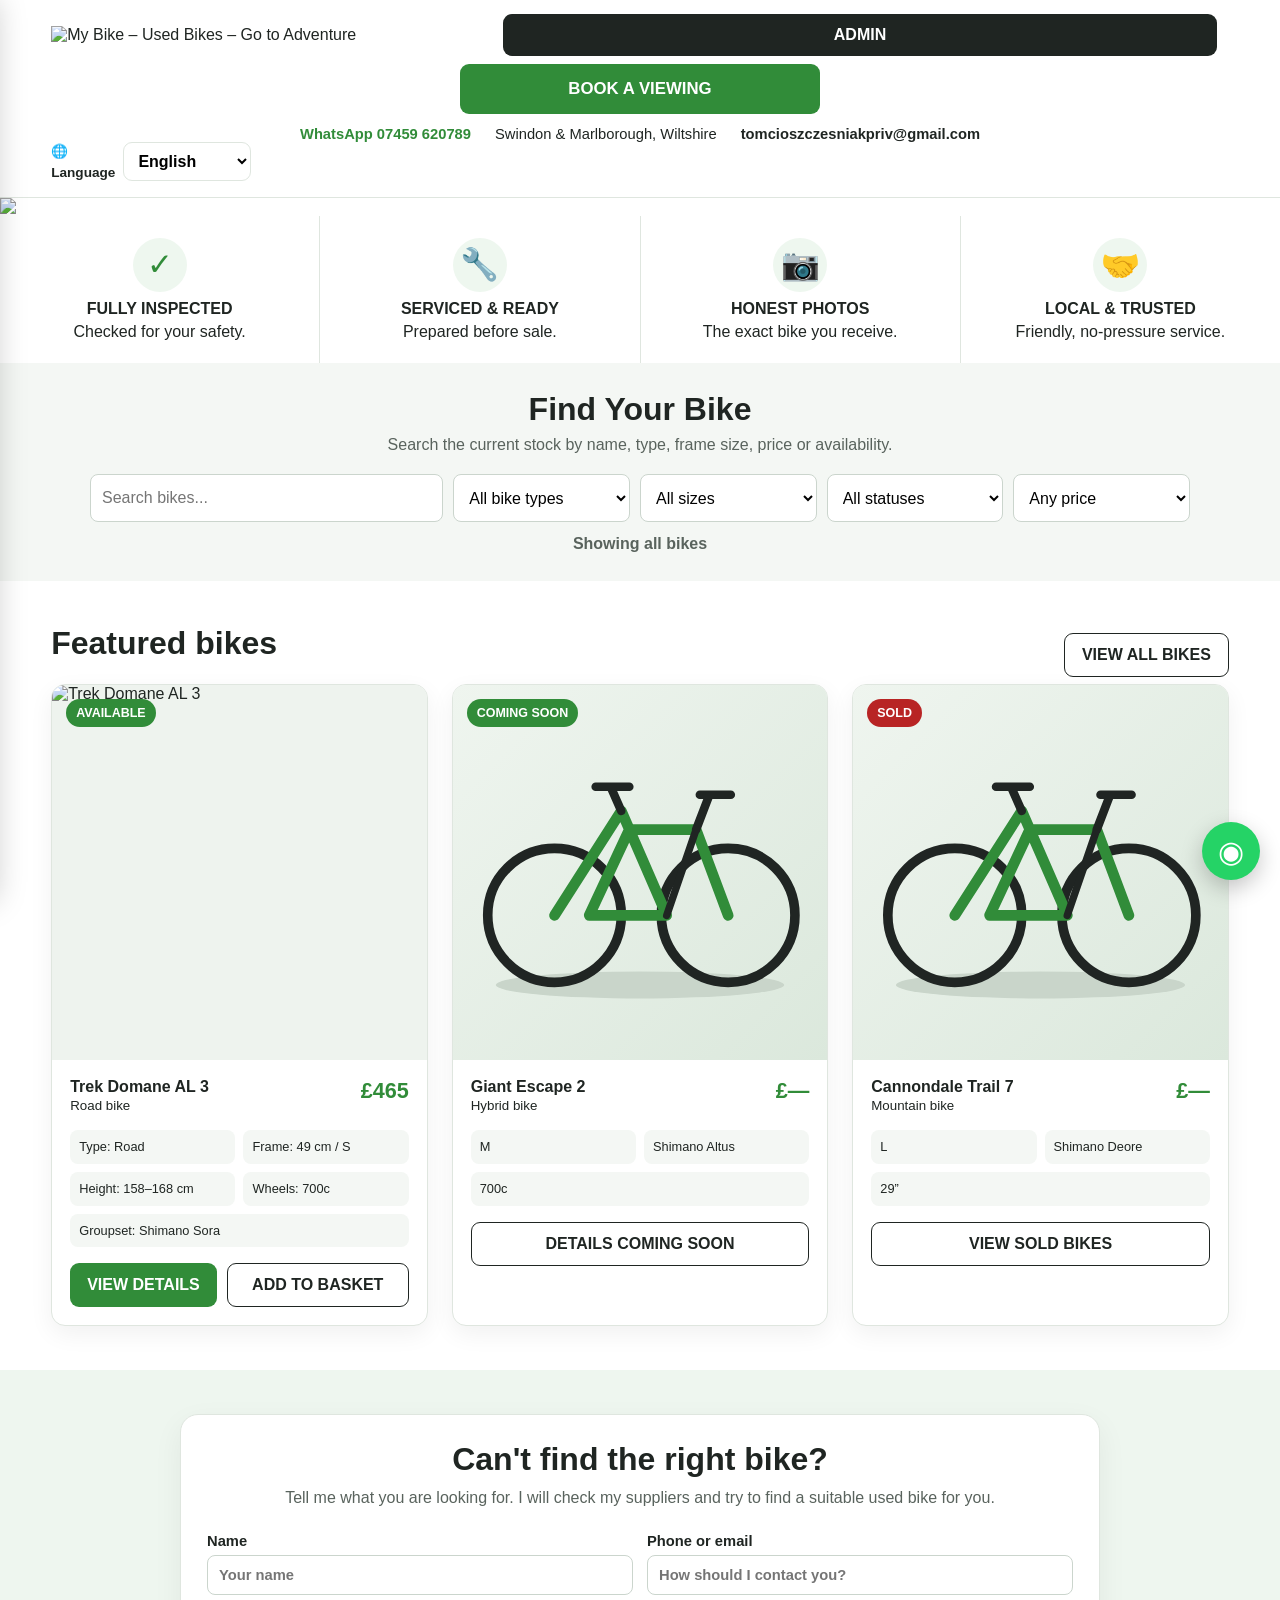
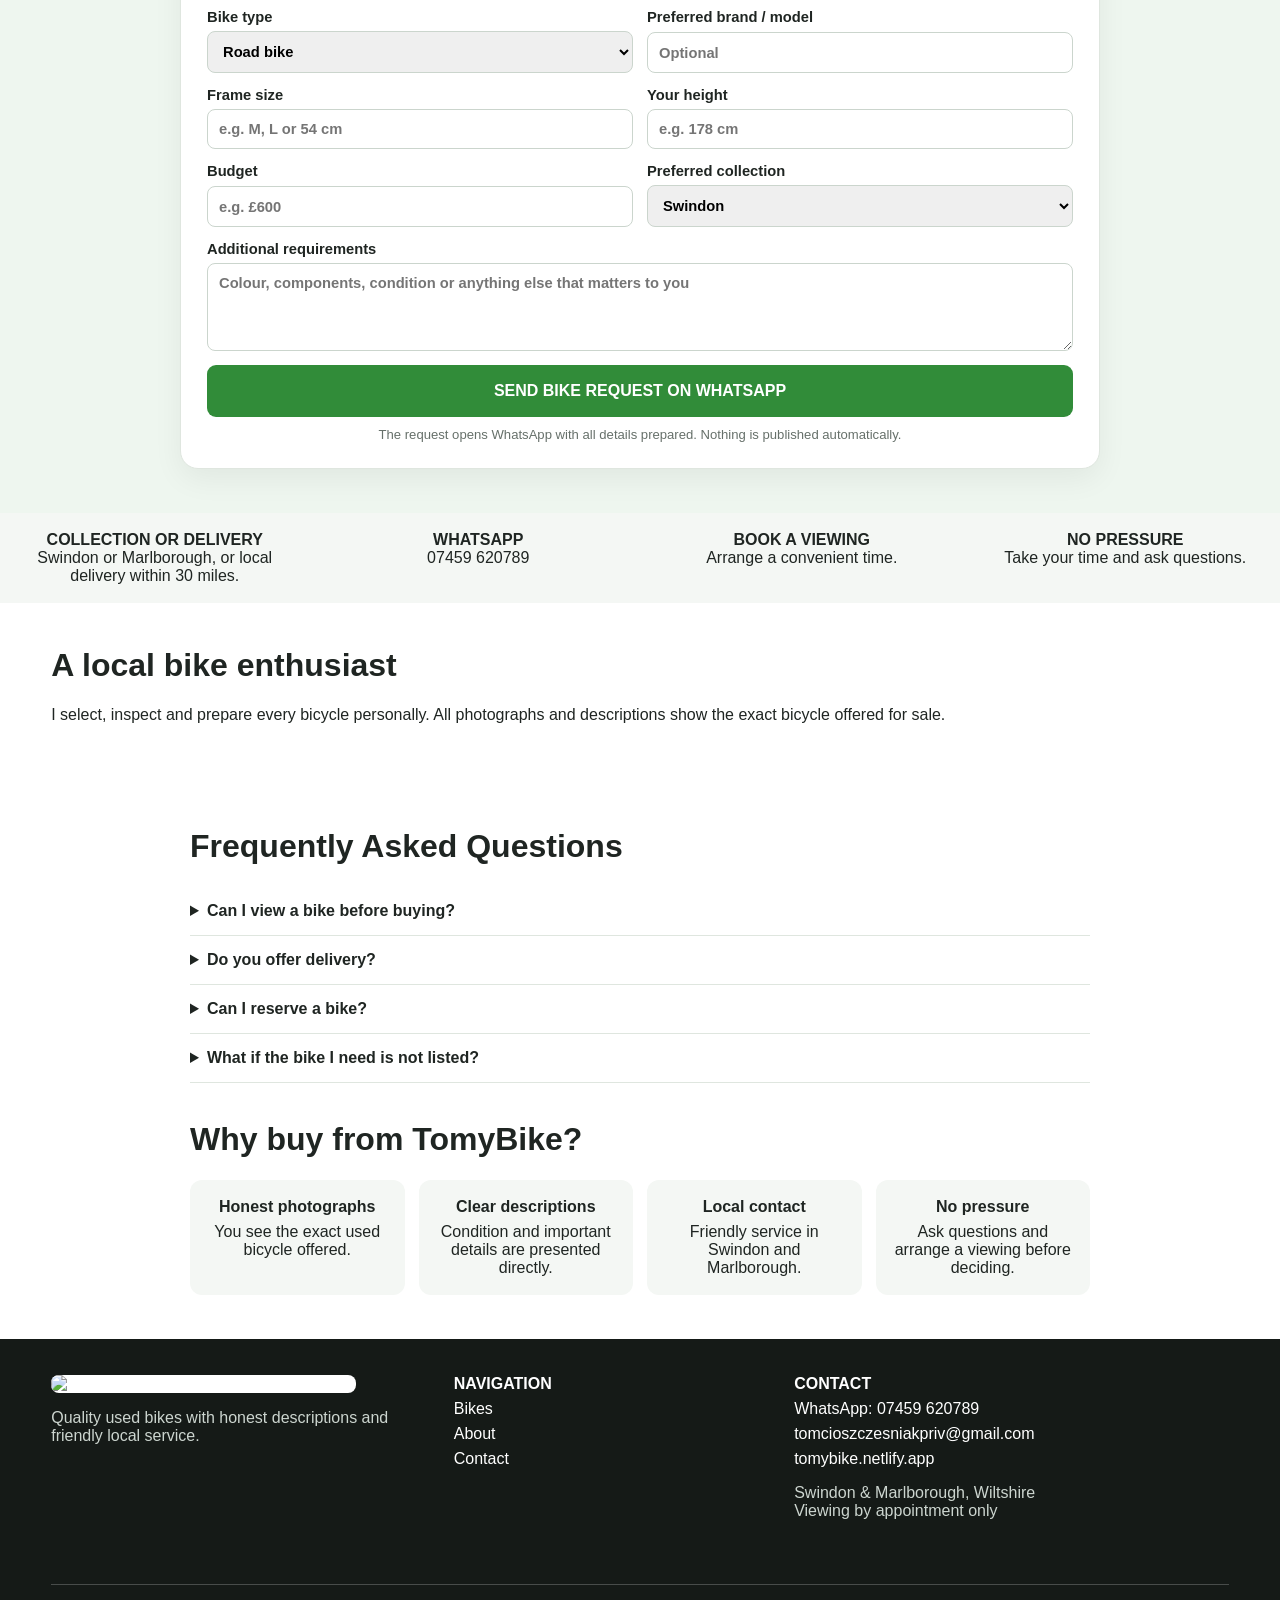
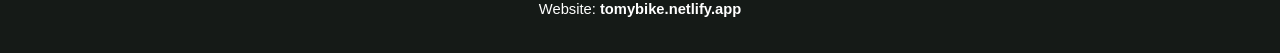
==== index.html @ 2cccd030 "Add files via upload" ====
<!DOCTYPE html>

<html lang="en">
<head>
<meta charset="utf-8"/>
<meta content="width=device-width, initial-scale=1" name="viewport"/>
<title>TomyBike – Used Bikes in Swindon &amp; Marlborough</title>
<meta content="Quality used bikes in Swindon and Marlborough. Search available bikes or send a request and TomyBike will help you find the right bicycle." name="description"/>
<style>
:root{--green:#318c39;--dark:#1f2522;--soft:#f4f7f4;--line:#dfe6df}
*{box-sizing:border-box}body{margin:0;font-family:Arial,Helvetica,sans-serif;color:var(--dark)}a{color:inherit;text-decoration:none}button,input,textarea,select{font:inherit}
header{display:flex;align-items:center;gap:28px;justify-content:space-between;padding:10px 4vw;border-bottom:1px solid var(--line);position:sticky;top:0;background:#fff;z-index:10}
.logo{width:155px;height:78px;object-fit:contain}nav{display:flex;gap:22px;align-items:center;font-weight:700}.contact-top{font-size:.9rem;line-height:1.35}.wa{color:var(--green);font-weight:800}.btn{background:var(--green);color:#fff;border:0;border-radius:9px;padding:12px 17px;font-weight:800;cursor:pointer}.btn.outline{background:#fff;color:var(--dark);border:1px solid var(--dark)}.admin{background:var(--dark)}
.hero{position:relative;min-height:500px;background:url([data-uri]) center/cover no-repeat;display:flex;align-items:center;padding:45px 4vw;color:#fff}
.hero:before{content:"";position:absolute;inset:0;background:linear-gradient(90deg,rgba(0,0,0,.72),rgba(0,0,0,.06) 48%,rgba(0,0,0,.05))}.hero-copy{position:relative;max-width:480px}.hero h1{font-size:clamp(2.7rem,5vw,5rem);line-height:1.02;margin:10px 0}.hero h1 span{color:#68b64d}.hero p{font-size:1.05rem;line-height:1.6}.actions{display:flex;gap:12px;flex-wrap:wrap}
.trust{display:grid;grid-template-columns:repeat(4,1fr);gap:1px;background:var(--line)}.trust div{background:white;padding:22px;text-align:center}.trust b{display:block;margin-bottom:5px}.trust span{font-size:2rem;color:var(--green)}
section{padding:44px 4vw}.section-head{display:flex;justify-content:space-between;align-items:center}h2{font-size:2rem;margin:0 0 22px}
.grid{display:grid;grid-template-columns:repeat(3,minmax(0,1fr));gap:24px}
.card{border:1px solid var(--line);border-radius:14px;overflow:hidden;background:white;box-shadow:0 8px 24px rgba(0,0,0,.06)}.photo{aspect-ratio:1/1;background:#eef3ee;position:relative;overflow:hidden}.photo img{width:100%;height:100%;object-fit:cover}.status{position:absolute;top:14px;left:14px;background:var(--green);color:white;border-radius:999px;padding:7px 10px;font-size:.78rem;font-weight:bold}.sold{background:#b82424}.info{padding:18px}.title-row{display:flex;justify-content:space-between;gap:10px}.price{font-size:1.35rem;font-weight:900;color:var(--green)}.specs{display:grid;grid-template-columns:repeat(3,1fr);gap:8px;margin:16px 0;font-size:.83rem}.specs span{background:var(--soft);padding:9px;border-radius:8px}.card-actions{display:flex;gap:10px}.card-actions button{flex:1}
.bottom-info{display:grid;grid-template-columns:repeat(4,1fr);gap:14px;background:var(--soft)}.bottom-info div{padding:18px;text-align:center}
footer{background:#151a17;color:white;padding:36px 4vw;display:grid;grid-template-columns:1.2fr 1fr 1.4fr;gap:30px}footer .logo{background:white;border-radius:8px}footer p{color:#ccd5cf}footer a{display:block;margin:7px 0}
.modal{display:none;position:fixed;inset:0;background:rgba(0,0,0,.55);z-index:30;padding:18px;overflow:auto}.modal.open{display:block}.panel{max-width:760px;margin:25px auto;background:white;border-radius:18px;padding:24px}.panel-head{display:flex;justify-content:space-between;align-items:center}.close{font-size:28px;background:none;border:0;cursor:pointer}form{display:grid;grid-template-columns:1fr 1fr;gap:14px}label{display:grid;gap:6px;font-weight:700}input,textarea,select{padding:11px;border:1px solid #cbd5cd;border-radius:8px}label.full,.full{grid-column:1/-1}.hint{font-size:.85rem;color:#66706a}
.floating-wa{position:fixed;right:20px;bottom:20px;background:#25D366;color:white;width:58px;height:58px;border-radius:50%;display:grid;place-items:center;font-size:30px;box-shadow:0 8px 22px rgba(0,0,0,.22);z-index:12}
@media(max-width:900px){nav{display:none}.grid{grid-template-columns:1fr 1fr}.trust,.bottom-info{grid-template-columns:1fr 1fr}footer{grid-template-columns:1fr}}
@media(max-width:620px){header{padding:8px 14px}.logo{width:118px;height:62px}.contact-top{font-size:.76rem}.hero{min-height:380px;padding:30px 18px}.hero h1{font-size:2.7rem}.grid{grid-template-columns:1fr}.trust{grid-template-columns:repeat(2,1fr)}.photo{aspect-ratio:1/1}form{grid-template-columns:1fr}label.full,.full{grid-column:1}.section-head{align-items:flex-start;gap:12px;flex-direction:column}}

/* Updated stacked mobile-first header */
.top-stack{
  position:static;
  display:block;
  padding:14px 4vw 16px;
  background:#fff;
  border-bottom:1px solid var(--line);
}
.top-row{
  display:grid;
  grid-template-columns:auto 1fr auto;
  align-items:center;
  gap:12px;
}
.hero-logo{
  width:min(440px,72vw);
  height:auto;
  max-height:190px;
  object-fit:contain;
  justify-self:center;
}
.booking-row{
  display:flex;
  justify-content:center;
  margin-top:8px;
}
.booking-main{
  min-width:min(360px,90vw);
  font-size:1.05rem;
  padding:15px 22px;
}
.contact-row{
  margin-top:12px;
  display:flex;
  justify-content:center;
  gap:16px 24px;
  align-items:center;
  flex-wrap:wrap;
  text-align:center;
  font-size:.92rem;
}
.contact-row a{
  font-weight:700;
}
.four-scenes{
  position:relative;
  min-height:520px;
  padding:0;
  display:grid;
  grid-template-columns:repeat(4,1fr);
  overflow:hidden;
  color:white;
}
.four-scenes:before{display:none}
.scene{
  position:relative;
  min-width:0;
  background-size:cover;
  background-position:center;
  border-right:2px solid rgba(255,255,255,.45);
}
.scene:last-of-type{border-right:0}
.scene:after{
  content:"";
  position:absolute;
  inset:0;
  background:linear-gradient(to top,rgba(0,0,0,.28),rgba(0,0,0,.02) 55%);
}
.scene-label{
  position:absolute;
  left:10px;
  bottom:10px;
  z-index:2;
  font-size:.72rem;
  font-weight:700;
  letter-spacing:.02em;
  background:rgba(0,0,0,.38);
  padding:4px 7px;
  border-radius:6px;
}
.scene-forest{
  background-image:
    linear-gradient(rgba(9,43,23,.08),rgba(9,43,23,.08)),
    url("data:image/svg+xml,%3Csvg xmlns='http://www.w3.org/2000/svg' viewBox='0 0 400 700'%3E%3Cdefs%3E%3ClinearGradient id='a' x1='0' y1='0' x2='0' y2='1'%3E%3Cstop stop-color='%234f7a55'/%3E%3Cstop offset='1' stop-color='%23162d20'/%3E%3C/linearGradient%3E%3C/defs%3E%3Crect width='400' height='700' fill='url(%23a)'/%3E%3Cg fill='%23112718'%3E%3Cpath d='M30 620L95 180l45 440z'/%3E%3Cpath d='M120 650l70-520 55 520z'/%3E%3Cpath d='M245 650l65-470 50 470z'/%3E%3C/g%3E%3Cpath d='M180 700Q185 500 260 250' stroke='%23c7b58c' stroke-width='45' fill='none'/%3E%3C/svg%3E");
}
.scene-mountains{
  background-image:
    url("data:image/svg+xml,%3Csvg xmlns='http://www.w3.org/2000/svg' viewBox='0 0 400 700'%3E%3Crect width='400' height='700' fill='%239ec7d7'/%3E%3Cpath d='M0 430L105 180l85 170 80-230 130 310v270H0z' fill='%235b7484'/%3E%3Cpath d='M96 205l18 42 18-30 32 64' fill='none' stroke='%23fff' stroke-width='12'/%3E%3Cpath d='M0 470Q200 420 400 480v220H0z' fill='%236ba0b8'/%3E%3Cpath d='M0 555Q180 490 400 555' stroke='%23d6eef4' stroke-width='6' fill='none'/%3E%3C/svg%3E");
}
.scene-sea{
  background-image:
    url("data:image/svg+xml,%3Csvg xmlns='http://www.w3.org/2000/svg' viewBox='0 0 400 700'%3E%3Crect width='400' height='700' fill='%23a9d5e8'/%3E%3Crect y='340' width='400' height='360' fill='%234f9fc0'/%3E%3Cpath d='M0 500Q130 430 250 470t150 0v230H0z' fill='%23d7c18b'/%3E%3Cpath d='M0 380Q80 350 160 382t160 0 80 0' stroke='%23fff' stroke-width='10' fill='none'/%3E%3Cpath d='M40 700Q160 520 350 430' stroke='%23444' stroke-width='58' fill='none'/%3E%3Cpath d='M40 700Q160 520 350 430' stroke='%23fff' stroke-width='5' stroke-dasharray='20 20' fill='none'/%3E%3C/svg%3E");
}
.scene-city{
  background-image:
    url("data:image/svg+xml,%3Csvg xmlns='http://www.w3.org/2000/svg' viewBox='0 0 400 700'%3E%3Cdefs%3E%3ClinearGradient id='s' x1='0' y1='0' x2='0' y2='1'%3E%3Cstop stop-color='%23f2aa6d'/%3E%3Cstop offset='1' stop-color='%23384a5d'/%3E%3C/linearGradient%3E%3C/defs%3E%3Crect width='400' height='700' fill='url(%23s)'/%3E%3Cg fill='%23262d36'%3E%3Crect x='25' y='250' width='75' height='300'/%3E%3Crect x='110' y='150' width='90' height='400'/%3E%3Crect x='215' y='210' width='70' height='340'/%3E%3Crect x='300' y='115' width='70' height='435'/%3E%3C/g%3E%3Crect x='220' y='430' width='72' height='160' rx='14' fill='%231b2520' stroke='%2358c64c' stroke-width='6'/%3E%3Ctext x='256' y='530' font-size='45' text-anchor='middle' fill='white'%3E%E2%9A%A1%3C/text%3E%3C/svg%3E");
}
.hero-mini-copy{
  position:absolute;
  left:50%;
  bottom:18px;
  transform:translateX(-50%);
  z-index:4;
  background:rgba(0,0,0,.58);
  padding:8px 12px;
  border-radius:9px;
  display:flex;
  gap:8px 14px;
  align-items:center;
  flex-wrap:wrap;
  justify-content:center;
  text-align:center;
  font-size:.78rem;
  max-width:90%;
}
.hero-mini-copy strong{font-size:.9rem}
@media(max-width:900px){
  .four-scenes{
    grid-template-columns:repeat(4,1fr);
    min-height:430px;
  }
}
@media(max-width:620px){
  .top-stack{padding:10px 12px 14px}
  .top-row{grid-template-columns:42px 1fr 42px}
  .hero-logo{
    width:78vw;
    max-height:160px;
  }
  .top-row .admin{display:none}
  .contact-row{
    font-size:.78rem;
    gap:7px 12px;
  }
  .four-scenes{
    min-height:390px;
    grid-template-columns:repeat(4,1fr);
  }
  .scene{
    background-position:center;
  }
  .scene-label{
    font-size:.58rem;
    left:5px;
    right:5px;
    bottom:8px;
    text-align:center;
    padding:3px 4px;
  }
  .hero-mini-copy{
    bottom:40px;
    font-size:.68rem;
    padding:6px 8px;
  }
  .hero-mini-copy strong{font-size:.76rem}
}


/* V6: approved four-scene hero from the last mockup */
.approved-four-scenes{
  display:block;
  position:relative;
  min-height:0;
  padding:0;
  background:none;
  overflow:hidden;
}
.approved-four-scenes:before{display:none}
.approved-four-scenes img{
  display:block;
  width:100%;
  height:auto;
  object-fit:cover;
}
@media(max-width:620px){
  .approved-four-scenes img{
    min-height:330px;
    object-fit:cover;
    object-position:center;
  }
}


/* TOMYBIKE MOBILE V1 — exact requested mobile structure */
@media (max-width: 620px) {
  body {
    background:#fff;
    overflow-x:hidden;
  }

  .top-stack {
    padding:8px 12px 12px;
    border-bottom:1px solid var(--line);
  }

  .top-row {
    display:grid;
    grid-template-columns:46px 1fr 46px;
    align-items:start;
    min-height:225px;
  }

  .menu-button {
    display:block !important;
    justify-self:start;
    align-self:start;
    font-size:34px;
    padding:10px 4px;
    z-index:3;
  }

  .hero-logo {
    width:min(320px,78vw) !important;
    height:215px !important;
    max-height:none !important;
    object-fit:contain !important;
    justify-self:center;
    align-self:start;
    margin-top:0;
  }

  .top-row .admin {
    display:none !important;
  }

  .booking-row {
    margin-top:4px;
  }

  .booking-main {
    width:min(330px,88vw);
    min-width:0;
    font-size:1rem;
    padding:14px 18px;
  }

  .contact-row {
    display:grid;
    grid-template-columns:1fr;
    gap:8px;
    margin-top:12px;
    font-size:.86rem;
    line-height:1.35;
  }

  .contact-row a,
  .contact-row span {
    display:block;
  }

  .approved-four-scenes {
    width:100%;
    overflow:hidden;
  }

  .approved-four-scenes img {
    width:100%;
    height:330px;
    object-fit:cover;
    object-position:center;
  }

  .trust {
    grid-template-columns:1fr 1fr;
  }

  .trust div {
    padding:15px 10px;
    font-size:.78rem;
  }

  .trust span {
    font-size:1.45rem;
  }

  #bikes {
    padding:28px 14px 36px;
  }

  .section-head {
    align-items:center;
    text-align:center;
  }

  .section-head h2 {
    width:100%;
    text-align:center;
    font-size:1.65rem;
    margin-bottom:12px;
  }

  .section-head .btn {
    margin:0 auto 18px;
  }

  .grid {
    display:flex !important;
    flex-direction:column;
    gap:24px;
    align-items:center;
  }

  .card {
    width:min(100%, 430px);
    border-radius:16px;
    overflow:hidden;
    box-shadow:0 8px 26px rgba(0,0,0,.09);
  }

  .photo {
    width:100%;
    aspect-ratio:1/1;
    background:#eef3ee;
  }

  .photo img {
    width:100%;
    height:100%;
    object-fit:cover;
  }

  .info {
    padding:18px 18px 20px;
    text-align:left;
  }

  .title-row {
    display:grid;
    grid-template-columns:1fr auto;
    align-items:start;
    gap:12px;
  }

  .title-row b {
    font-size:1.22rem;
  }

  .title-row small {
    font-size:.95rem;
  }

  .price {
    font-size:1.65rem;
  }

  .specs {
    grid-template-columns:1fr;
    gap:8px;
  }

  .specs span {
    text-align:left;
    padding:11px 12px;
  }

  .card-actions {
    display:grid;
    grid-template-columns:1fr;
    gap:10px;
  }

  .card-actions button {
    width:100%;
    min-height:48px;
  }

  .bottom-info {
    grid-template-columns:1fr;
  }

  footer {
    grid-template-columns:1fr;
    text-align:center;
  }

  footer .logo {
    width:220px;
    height:auto;
    margin:0 auto;
  }
}

/* Keep the desktop appearance from V6 unchanged */
@media (min-width: 621px) {
  .menu-button {
    display:none;
  }
}


/* Mobile V2: natural four-landscape hero between header and products */
@media (max-width: 620px) {
  .approved-four-scenes {
    margin:0;
    background:#fff;
  }
  .approved-four-scenes img {
    display:block;
    width:100%;
    height:auto;
    min-height:0;
    max-height:none;
    object-fit:contain;
    object-position:center;
  }
}


/* IMPLEMENTATION V1 — functional menu, search, filters and bike request */
.mobile-drawer{
  position:fixed; inset:0 auto 0 0; width:min(340px,88vw); background:#fff;
  z-index:80; transform:translateX(-105%); transition:.25s ease;
  box-shadow:12px 0 30px rgba(0,0,0,.22); padding:20px; overflow:auto;
}
.mobile-drawer.open{transform:translateX(0)}
.drawer-backdrop{
  position:fixed; inset:0; background:rgba(0,0,0,.48); z-index:70;
  display:none;
}
.drawer-backdrop.open{display:block}
.drawer-head{display:flex;align-items:center;justify-content:space-between;border-bottom:1px solid var(--line);padding-bottom:14px}
.drawer-head img{width:170px;height:auto}
.drawer-nav{display:grid;gap:6px;padding:18px 0}
.drawer-nav a{padding:13px 12px;border-radius:9px;font-weight:800}
.drawer-nav a:hover{background:var(--soft);color:var(--green)}
.drawer-actions{display:grid;gap:10px;margin-top:14px}
.search-tools{background:var(--soft);padding:28px 4vw}
.search-wrap{max-width:1100px;margin:auto}
.search-wrap h2{text-align:center;margin-bottom:8px}
.search-wrap>p{text-align:center;margin:0 auto 20px;color:#59635d}
.filters{display:grid;grid-template-columns:2fr repeat(4,1fr);gap:10px}
.filters input,.filters select{background:#fff;min-height:48px}
.filter-result{text-align:center;margin-top:13px;font-weight:700;color:#59635d}
.request-section{background:#eef6ef}
.request-box{max-width:920px;margin:auto;background:#fff;border:1px solid var(--line);border-radius:18px;padding:26px;box-shadow:0 10px 30px rgba(0,0,0,.06)}
.request-intro{text-align:center;margin-bottom:22px}
.request-intro h2{margin-bottom:8px}
.request-intro p{margin:0;color:#59635d;line-height:1.55}
.request-form{display:grid;grid-template-columns:1fr 1fr;gap:14px}
.request-form .full{grid-column:1/-1}
.request-form label{font-size:.92rem}
.request-form button{min-height:52px;font-size:1rem}
.form-note{font-size:.82rem;color:#66706a;text-align:center;margin:10px 0 0}
.hidden-bike{display:none!important}
.faq-section{background:#fff}
.faq-wrap{max-width:900px;margin:auto}
details{border-bottom:1px solid var(--line);padding:15px 0}
summary{cursor:pointer;font-weight:800}
details p{line-height:1.6;color:#59635d}
.why-grid{display:grid;grid-template-columns:repeat(4,1fr);gap:14px;margin-top:22px}
.why-grid div{background:var(--soft);border-radius:12px;padding:18px;text-align:center}
.why-grid b{display:block;margin-bottom:7px}
@media(max-width:900px){
  .filters{grid-template-columns:1fr 1fr}
  .why-grid{grid-template-columns:1fr 1fr}
}
@media(max-width:620px){
  .search-tools{padding:24px 14px}
  .filters{grid-template-columns:1fr}
  .request-section,.faq-section{padding:30px 14px}
  .request-box{padding:20px 15px}
  .request-form{grid-template-columns:1fr}
  .request-form .full{grid-column:1}
  .why-grid{grid-template-columns:1fr}
}

/* IMPLEMENTATION V2 — approved mobile refinements */
.trust span{display:inline-flex;align-items:center;justify-content:center;width:54px;height:54px;margin-bottom:8px;border-radius:50%;background:#eef7ef;font-size:1.95rem;line-height:1}
.site-address{margin-top:18px;padding-top:16px;border-top:1px solid rgba(255,255,255,.22);font-size:.92rem;text-align:center;grid-column:1/-1}
.site-address a{display:inline;font-weight:800;color:#fff}

/* PRODUCT CARD V3 */
.specs{
  grid-template-columns:repeat(2,minmax(0,1fr));
}
.specs span{
  font-size:.8rem;
  line-height:1.25;
}
.specs span:last-child{
  grid-column:1/-1;
}
.card-actions a.btn{
  display:flex;
  align-items:center;
  justify-content:center;
}
@media(max-width:620px){
  .specs{
    grid-template-columns:1fr 1fr;
  }
}

.lang-switcher{display:flex;align-items:center;gap:8px}
.lang-switcher label{font-weight:800;font-size:.85rem}
.lang-switcher select{border:1px solid #dfe6df;border-radius:9px;padding:9px 10px;background:#fff;font-weight:700}
@media(max-width:620px){.lang-switcher label{display:none}.lang-switcher select{max-width:125px;padding:8px}}
</style>
</head>
<body>
<div class="drawer-backdrop" id="drawerBackdrop" onclick="closeMenu()"></div>
<aside aria-label="Mobile navigation" class="mobile-drawer" id="mobileDrawer">
<div class="drawer-head">
<img alt="TomyBike" src="my-bike-clean-logo.png"/>
<button aria-label="Close menu" class="close" onclick="closeMenu()">×</button>
</div>
<nav class="drawer-nav">
<a href="#bikes" onclick="closeMenu()">Bikes</a>
<a href="#bike-search" onclick="closeMenu()">Search &amp; Filters</a>
<a href="#bike-request" onclick="closeMenu()">Looking for a Bike?</a>
<a href="#about" onclick="closeMenu()">About TomyBike</a>
<a href="#faq" onclick="closeMenu()">FAQ</a>
<a href="#contact" onclick="closeMenu()">Contact</a>
</nav>
<div class="drawer-actions">
<a class="btn" href="https://wa.me/447459620789">WhatsApp</a>
<button class="btn outline" onclick="openBooking()" type="button">Book a Viewing</button>
</div>
</aside>
<header class="top-stack">
<div class="top-row">
<button aria-label="Open menu" class="menu-button" onclick="openMenu()">☰</button>
<img alt="My Bike – Used Bikes – Go to Adventure" class="logo hero-logo" src="my-bike-clean-logo.png"/>
<button class="btn admin" onclick="openAdmin()">ADMIN</button>
</div>
<div class="booking-row">
<button class="btn booking-main" onclick="openBooking()" type="button">
      BOOK A VIEWING
    </button>
</div>
<div class="contact-row">
<a class="wa" href="https://wa.me/447459620789">WhatsApp 07459 620789</a>
<span>Swindon &amp; Marlborough, Wiltshire</span>
<a href="mailto:tomcioszczesniakpriv@gmail.com">tomcioszczesniakpriv@gmail.com</a>
</div>
<div class="lang-switcher"><label>🌐 <span data-i18n="language">Language</span></label><select aria-label="Language" id="languageSelect">
<option value="en">English</option>
<option value="pl">Polski</option>
<option value="uk">Українська</option>
<option value="ru">Русский</option>
<option value="de">Deutsch</option>
<option value="es">Español</option>
</select></div></header>
<section aria-label="Forest, mountains, coast and city cycling scenes" class="hero approved-four-scenes">
<img alt="Four cycling landscapes: forest, mountains and lake, coast, and city with e-bike charging" src="four-landscapes-natural.jpg"/>
</section>
<div class="trust">
<div><span>✓</span><b>FULLY INSPECTED</b>Checked for your safety.</div>
<div><span>🔧</span><b>SERVICED &amp; READY</b>Prepared before sale.</div>
<div><span>📷</span><b>HONEST PHOTOS</b>The exact bike you receive.</div>
<div><span>🤝</span><b>LOCAL &amp; TRUSTED</b>Friendly, no-pressure service.</div>
</div>
<section class="search-tools" id="bike-search">
<div class="search-wrap">
<h2>Find Your Bike</h2>
<p>Search the current stock by name, type, frame size, price or availability.</p>
<div class="filters">
<input aria-label="Search bikes" data-i18n-placeholder="search" id="bikeSearch" placeholder="Search brand or model…" type="search"/>
<select aria-label="Bike type" id="typeFilter">
<option value="">All bike types</option>
<option>Road bike</option><option>Mountain bike</option><option>Gravel bike</option>
<option>Hybrid bike</option><option>Electric bike</option>
</select>
<select aria-label="Frame size" id="sizeFilter">
<option value="">All sizes</option><option>S</option><option>M</option><option>L</option><option>XL</option>
</select>
<select aria-label="Availability" id="statusFilter">
<option value="">All statuses</option><option>AVAILABLE</option><option>RESERVED</option>
<option>COMING SOON</option><option>SOLD</option>
</select>
<select aria-label="Maximum price" id="priceFilter">
<option value="">Any price</option><option value="500">Up to £500</option>
<option value="750">Up to £750</option><option value="1000">Up to £1,000</option>
<option value="1500">Up to £1,500</option>
</select>
</div>
<div class="filter-result" id="filterResult">Showing all bikes</div>
</div>
</section>
<section id="bikes">
<div class="section-head"><h2>Featured bikes</h2><button class="btn outline">VIEW ALL BIKES</button></div>
<div class="grid" id="bikeGrid">
<article class="card" data-name="trek domane al 3" data-price="465" data-size="S" data-status="AVAILABLE" data-type="Road bike">
<div class="photo"><img alt="Trek Domane AL 3" src="assets/43E60FD0-9B26-4C9F-B53D-8E1170935943.jpeg"/><span class="status">AVAILABLE</span></div>
<div class="info"><div class="title-row"><div><b>Trek Domane AL 3</b><br/><small>Road bike</small></div><span class="price">£465</span></div>
<div class="specs"><span>Type: Road</span><span>Frame: 49 cm / S</span><span>Height: 158–168 cm</span><span>Wheels: 700c</span><span>Groupset: Shimano Sora</span></div>
<div class="card-actions"><a class="btn" data-i18n="view" href="trek-domane-al-3.html">VIEW DETAILS</a><button class="btn outline">ADD TO BASKET</button></div></div>
</article>
<article class="card" data-name="giant escape 2" data-price="0" data-size="M" data-status="COMING SOON" data-type="Hybrid bike">
<div class="photo"><img alt="Giant Escape 2" src="[data-uri]"/><span class="status">COMING SOON</span></div>
<div class="info"><div class="title-row"><div><b>Giant Escape 2</b><br/><small>Hybrid bike</small></div><span class="price">£—</span></div>
<div class="specs"><span>M</span><span>Shimano Altus</span><span>700c</span></div>
<div class="card-actions"><button class="btn outline">DETAILS COMING SOON</button></div></div>
</article>
<article class="card" data-name="cannondale trail 7" data-price="0" data-size="L" data-status="SOLD" data-type="Mountain bike">
<div class="photo"><img alt="Cannondale Trail 7" src="[data-uri]"/><span class="status sold">SOLD</span></div>
<div class="info"><div class="title-row"><div><b>Cannondale Trail 7</b><br/><small>Mountain bike</small></div><span class="price">£—</span></div>
<div class="specs"><span>L</span><span>Shimano Deore</span><span>29”</span></div>
<div class="card-actions"><button class="btn outline">VIEW SOLD BIKES</button></div></div>
</article>
</div>
</section>
<section class="request-section" id="bike-request">
<div class="request-box">
<div class="request-intro">
<h2>Can't find the right bike?</h2>
<p>Tell me what you are looking for. I will check my suppliers and try to find a suitable used bike for you.</p>
</div>
<form class="request-form" id="bikeRequestForm">
<label>Name<input name="customerName" placeholder="Your name" required=""/></label>
<label>Phone or email<input name="contact" placeholder="How should I contact you?" required=""/></label>
<label>Bike type<select name="bikeType">
<option>Road bike</option><option>Mountain bike</option><option>Gravel bike</option>
<option>Hybrid bike</option><option>Electric bike</option><option>Kids bike</option><option>Other</option>
</select></label>
<label>Preferred brand / model<input name="brandModel" placeholder="Optional"/></label>
<label>Frame size<input name="frameSize" placeholder="e.g. M, L or 54 cm"/></label>
<label>Your height<input name="height" placeholder="e.g. 178 cm"/></label>
<label>Budget<input name="budget" placeholder="e.g. £600"/></label>
<label>Preferred collection<select name="location"><option>Swindon</option><option>Marlborough</option><option>Local delivery</option><option>UK delivery</option></select></label>
<label class="full">Additional requirements<textarea name="details" placeholder="Colour, components, condition or anything else that matters to you" rows="4"></textarea></label>
<button class="btn full" type="submit">SEND BIKE REQUEST ON WHATSAPP</button>
</form>
<p class="form-note">The request opens WhatsApp with all details prepared. Nothing is published automatically.</p>
</div>
</section>
<div class="bottom-info">
<div><b>COLLECTION OR DELIVERY</b><br/>Swindon or Marlborough, or local delivery within 30 miles.</div>
<div><b>WHATSAPP</b><br/><a href="https://wa.me/447459620789">07459 620789</a></div>
<div><b>BOOK A VIEWING</b><br/>Arrange a convenient time.</div>
<div><b>NO PRESSURE</b><br/>Take your time and ask questions.</div>
</div>
<section id="about"><h2>A local bike enthusiast</h2><p>I select, inspect and prepare every bicycle personally. All photographs and descriptions show the exact bicycle offered for sale.</p></section>
<section class="faq-section" id="faq">
<div class="faq-wrap">
<h2>Frequently Asked Questions</h2>
<details><summary>Can I view a bike before buying?</summary><p>Yes. Viewings are by appointment in Swindon or Marlborough.</p></details>
<details><summary>Do you offer delivery?</summary><p>Local delivery within approximately 30 miles can be arranged. UK delivery may also be available depending on the bicycle.</p></details>
<details><summary>Can I reserve a bike?</summary><p>Send a WhatsApp message or use Book a Viewing. A reservation is confirmed only after TomyBike replies.</p></details>
<details><summary>What if the bike I need is not listed?</summary><p>Use the Looking for a Bike form. TomyBike can check suppliers for a suitable model, size and budget.</p></details>
<h2 style="margin-top:38px">Why buy from TomyBike?</h2>
<div class="why-grid">
<div><b>Honest photographs</b><span>You see the exact used bicycle offered.</span></div>
<div><b>Clear descriptions</b><span>Condition and important details are presented directly.</span></div>
<div><b>Local contact</b><span>Friendly service in Swindon and Marlborough.</span></div>
<div><b>No pressure</b><span>Ask questions and arrange a viewing before deciding.</span></div>
</div>
</div>
</section>
<footer id="contact">
<div><img alt="My Bike – Used Bikes – Go to Adventure" class="logo" src="my-bike-clean-logo.png"/><p>Quality used bikes with honest descriptions and friendly local service.</p></div>
<div><b>NAVIGATION</b><a href="#bikes">Bikes</a><a href="#about">About</a><a href="#contact">Contact</a></div>
<div><b>CONTACT</b><a href="https://wa.me/447459620789">WhatsApp: 07459 620789</a><a href="mailto:tomcioszczesniakpriv@gmail.com">tomcioszczesniakpriv@gmail.com</a><a href="https://tomybike.netlify.app">tomybike.netlify.app</a><p>Swindon &amp; Marlborough, Wiltshire<br/>Viewing by appointment only</p></div>
<div class="site-address">Website: <a href="https://tomybike.netlify.app">tomybike.netlify.app</a></div></footer>
<a aria-label="Contact on WhatsApp" class="floating-wa" href="https://wa.me/447459620789">◉</a>
<div class="modal" id="bookingModal">
<div class="panel">
<div class="panel-head"><div><h2>Book a Viewing</h2><p class="hint">Choose the basic details and continue on WhatsApp.</p></div><button class="close" onclick="closeBooking()">×</button></div>
<form id="bookingForm">
<label>Your name<input name="name" required=""/></label>
<label>Bike model<input name="bike" placeholder="Which bike would you like to see?"/></label>
<label>Preferred location<select name="location"><option>Swindon</option><option>Marlborough</option></select></label>
<label>Preferred date<input name="date" type="date"/></label>
<label class="full">Preferred time / message<textarea name="message" rows="3"></textarea></label>
<button class="btn full" type="submit">CONTINUE ON WHATSAPP</button>
</form>
</div>
</div>
<div class="modal" id="adminModal">
<div class="panel">
<div class="panel-head"><div><h2>Simple Admin Panel</h2><p class="hint">Demonstration panel. Added bikes are saved only in this browser until a real database is connected.</p></div><button class="close" onclick="closeAdmin()">×</button></div>
<form id="bikeForm">
<label>Brand and model<input name="name" placeholder="e.g. Trek Domane AL 3" required=""/></label>
<label>Price<input name="price" placeholder="e.g. £465" required=""/></label>
<label>Category<select name="category"><option>Road bike</option><option>Mountain bike</option><option>Gravel bike</option><option>Hybrid bike</option><option>Electric bike</option></select></label>
<label>Status<select name="status"><option>AVAILABLE</option><option>RESERVED</option><option>SOLD</option></select></label>
<label>Frame size<input name="size" placeholder="e.g. M / 54 cm"/></label>
<label>Groupset<input name="groupset" placeholder="e.g. Shimano Sora"/></label>
<label>Wheel size<input name="wheels" placeholder='e.g. 700c or 29"'/></label>
<label>Photo<input accept="image/*" name="photo" type="file"/></label>
<label class="full">Short description<textarea name="description" rows="3"></textarea></label>
<button class="btn full" type="submit">PUBLISH BIKE</button>
</form>
</div>
</div>
<script>
const adminModal=document.getElementById('adminModal');
const bookingModal=document.getElementById('bookingModal');
function openAdmin(){adminModal.classList.add('open')}
function closeAdmin(){adminModal.classList.remove('open')}
function openBooking(){bookingModal.classList.add('open')}
function closeBooking(){bookingModal.classList.remove('open')}
function openMenu(){
  document.getElementById('mobileDrawer').classList.add('open');
  document.getElementById('drawerBackdrop').classList.add('open');
  document.body.style.overflow='hidden';
}
function closeMenu(){
  document.getElementById('mobileDrawer').classList.remove('open');
  document.getElementById('drawerBackdrop').classList.remove('open');
  document.body.style.overflow='';
}
function whatsappUrl(message){
  return 'https://wa.me/447459620789?text='+encodeURIComponent(message);
}
document.getElementById('bookingForm').addEventListener('submit',e=>{
  e.preventDefault();
  const f=new FormData(e.target);
  const msg=`Hello TomyBike, I would like to book a viewing.
Name: ${f.get('name')}
Bike: ${f.get('bike')||'Not specified'}
Location: ${f.get('location')}
Preferred date: ${f.get('date')||'Flexible'}
Time / message: ${f.get('message')||'Flexible'}`;
  window.location.href=whatsappUrl(msg);
});
document.getElementById('bikeRequestForm').addEventListener('submit',e=>{
  e.preventDefault();
  const f=new FormData(e.target);
  const msg=`Hello TomyBike, I am looking for a bike.
Name: ${f.get('customerName')}
Contact: ${f.get('contact')}
Bike type: ${f.get('bikeType')}
Brand / model: ${f.get('brandModel')||'Open to suggestions'}
Frame size: ${f.get('frameSize')||'Not sure'}
My height: ${f.get('height')||'Not provided'}
Budget: ${f.get('budget')||'Not provided'}
Collection / delivery: ${f.get('location')}
Additional requirements: ${f.get('details')||'None'}`;
  window.location.href=whatsappUrl(msg);
});
function applyBikeFilters(){
  const q=document.getElementById('bikeSearch').value.trim().toLowerCase();
  const type=document.getElementById('typeFilter').value;
  const size=document.getElementById('sizeFilter').value;
  const status=document.getElementById('statusFilter').value;
  const maxPrice=Number(document.getElementById('priceFilter').value||0);
  const cards=[...document.querySelectorAll('#bikeGrid .card')];
  let visible=0;
  cards.forEach(card=>{
    const name=(card.dataset.name||card.innerText).toLowerCase();
    const cardPrice=Number(card.dataset.price||0);
    const ok=(!q||name.includes(q))&&(!type||card.dataset.type===type)&&(!size||card.dataset.size===size)&&(!status||card.dataset.status===status)&&(!maxPrice||cardPrice===0||cardPrice<=maxPrice);
    card.classList.toggle('hidden-bike',!ok);
    if(ok) visible++;
  });
  document.getElementById('filterResult').textContent=visible===cards.length?'Showing all bikes':`${visible} bike${visible===1?'':'s'} found`;
}
['bikeSearch','typeFilter','sizeFilter','statusFilter','priceFilter'].forEach(id=>{
  document.getElementById(id).addEventListener(id==='bikeSearch'?'input':'change',applyBikeFilters);
});
document.getElementById('bikeForm').addEventListener('submit',e=>{
 e.preventDefault(); const f=new FormData(e.target); const file=f.get('photo');
 const create=(src)=>{const card=document.createElement('article');card.className='card';
 const status=f.get('status'); const category=f.get('category');
 card.dataset.name=String(f.get('name')).toLowerCase(); card.dataset.type=category;
 card.dataset.size=String(f.get('size')||'').toUpperCase().charAt(0);
 card.dataset.status=status; card.dataset.price=String(f.get('price')).replace(/[^0-9.]/g,'');
 card.innerHTML=`<div class="photo"><img src="${src}" alt=""><span class="status ${status==='SOLD'?'sold':''}">${status}</span></div>
 <div class="info"><div class="title-row"><div><b>${f.get('name')}</b><br><small>${category}</small></div><span class="price">${f.get('price')}</span></div>
 <div class="specs"><span>${f.get('size')||'—'}</span><span>${f.get('groupset')||'—'}</span><span>${f.get('wheels')||'—'}</span></div>
 <p>${f.get('description')||''}</p><div class="card-actions"><button class="btn" onclick="location.href=whatsappUrl('Hello, I am interested in ${f.get('name')}')">WHATSAPP</button><button class="btn outline">EDIT</button></div></div>`;
 document.getElementById('bikeGrid').prepend(card); closeAdmin(); e.target.reset(); applyBikeFilters();};
 if(file && file.size){const r=new FileReader();r.onload=()=>create(r.result);r.readAsDataURL(file)}
 else create('data:image/svg+xml,%3Csvg xmlns="http://www.w3.org/2000/svg" width="700" height="700"%3E%3Crect width="100%25" height="100%25" fill="%23eef3ee"/%3E%3Ctext x="50%25" y="50%25" text-anchor="middle" font-size="42" fill="%23318c39"%3EBike photo%3C/text%3E%3C/svg%3E');
});
document.addEventListener('keydown',e=>{if(e.key==='Escape'){closeMenu();closeBooking();closeAdmin();}});
</script>
<script>
const TRANSLATIONS = {"en": {"language": "Language", "home": "Home", "bikes": "Bikes", "why": "Why buy from us", "faq": "FAQ", "contact": "Contact", "search": "Search bikes...", "filters": "FILTERS", "view": "VIEW DETAILS", "available": "AVAILABLE", "reserved": "RESERVED", "sold": "SOLD", "type": "Type", "frame": "Frame", "height": "Height", "wheels": "Wheels", "groupset": "Groupset", "back": "← Back to bikes", "road": "Road / Endurance", "rider": "Rider height", "weight": "Weight", "whatsapp": "MESSAGE ON WHATSAPP", "call": "CALL", "book": "BOOK A VIEWING", "love": "Why you'll love this bike", "condition": "Bike condition", "condition_desc": "Condition description", "spec": "Full specification", "delivery": "Collection and delivery", "similar": "Similar bikes", "visual": "Visual condition", "mechanical": "Mechanical condition", "value": "Value for money", "ready": "Ready to ride", "excellent": "Excellent", "yes": "Yes"}, "pl": {"language": "Język", "home": "Strona główna", "bikes": "Rowery", "why": "Dlaczego warto kupić", "faq": "Najczęstsze pytania", "contact": "Kontakt", "search": "Szukaj roweru...", "filters": "FILTRY", "view": "ZOBACZ SZCZEGÓŁY", "available": "DOSTĘPNY", "reserved": "ZAREZERWOWANY", "sold": "SPRZEDANY", "type": "Typ", "frame": "Rama", "height": "Wzrost", "wheels": "Koła", "groupset": "Osprzęt", "back": "← Powrót do rowerów", "road": "Szosowy / Endurance", "rider": "Wzrost użytkownika", "weight": "Waga", "whatsapp": "NAPISZ NA WHATSAPP", "call": "ZADZWOŃ", "book": "UMÓW OGLĘDZINY", "love": "Dlaczego pokochasz ten rower", "condition": "Stan roweru", "condition_desc": "Opis stanu", "spec": "Pełna specyfikacja", "delivery": "Odbiór i dostawa", "similar": "Podobne rowery", "visual": "Stan wizualny", "mechanical": "Stan mechaniczny", "value": "Stosunek jakości do ceny", "ready": "Gotowy do jazdy", "excellent": "Doskonały", "yes": "Tak"}, "de": {"language": "Sprache", "home": "Startseite", "bikes": "Fahrräder", "why": "Warum bei uns kaufen", "faq": "FAQ", "contact": "Kontakt", "search": "Fahrräder suchen...", "filters": "FILTER", "view": "DETAILS ANSEHEN", "available": "VERFÜGBAR", "reserved": "RESERVIERT", "sold": "VERKAUFT", "type": "Typ", "frame": "Rahmen", "height": "Körpergröße", "wheels": "Laufräder", "groupset": "Schaltgruppe", "back": "← Zurück zu den Fahrrädern", "road": "Rennrad / Endurance", "rider": "Empfohlene Körpergröße", "weight": "Gewicht", "whatsapp": "ÜBER WHATSAPP SCHREIBEN", "call": "ANRUFEN", "book": "BESICHTIGUNG BUCHEN", "love": "Warum Sie dieses Fahrrad lieben werden", "condition": "Zustand des Fahrrads", "condition_desc": "Zustandsbeschreibung", "spec": "Vollständige Spezifikation", "delivery": "Abholung und Lieferung", "similar": "Ähnliche Fahrräder", "visual": "Optischer Zustand", "mechanical": "Mechanischer Zustand", "value": "Preis-Leistung", "ready": "Fahrbereit", "excellent": "Ausgezeichnet", "yes": "Ja"}, "es": {"language": "Idioma", "home": "Inicio", "bikes": "Bicicletas", "why": "Por qué comprar con nosotros", "faq": "Preguntas frecuentes", "contact": "Contacto", "search": "Buscar bicicletas...", "filters": "FILTROS", "view": "VER DETALLES", "available": "DISPONIBLE", "reserved": "RESERVADA", "sold": "VENDIDA", "type": "Tipo", "frame": "Cuadro", "height": "Altura", "wheels": "Ruedas", "groupset": "Grupo", "back": "← Volver a las bicicletas", "road": "Carretera / Endurance", "rider": "Altura recomendada", "weight": "Peso", "whatsapp": "ESCRIBIR POR WHATSAPP", "call": "LLAMAR", "book": "RESERVAR UNA VISITA", "love": "Por qué te encantará esta bicicleta", "condition": "Estado de la bicicleta", "condition_desc": "Descripción del estado", "spec": "Especificación completa", "delivery": "Recogida y entrega", "similar": "Bicicletas similares", "visual": "Estado visual", "mechanical": "Estado mecánico", "value": "Relación calidad-precio", "ready": "Lista para usar", "excellent": "Excelente", "yes": "Sí"}, "uk": {"language": "Мова", "home": "Головна", "bikes": "Велосипеди", "why": "Чому варто купувати у нас", "faq": "Поширені запитання", "contact": "Контакт", "search": "Пошук велосипедів...", "filters": "ФІЛЬТРИ", "view": "ДЕТАЛЬНІШЕ", "available": "В НАЯВНОСТІ", "reserved": "ЗАРЕЗЕРВОВАНО", "sold": "ПРОДАНО", "type": "Тип", "frame": "Рама", "height": "Зріст", "wheels": "Колеса", "groupset": "Компоненти", "back": "← Назад до велосипедів", "road": "Шосейний / Endurance", "rider": "Рекомендований зріст", "weight": "Вага", "whatsapp": "НАПИСАТИ У WHATSAPP", "call": "ЗАТЕЛЕФОНУВАТИ", "book": "ЗАПИСАТИСЯ НА ОГЛЯД", "love": "Чому вам сподобається цей велосипед", "condition": "Стан велосипеда", "condition_desc": "Опис стану", "spec": "Повна специфікація", "delivery": "Самовивіз і доставка", "similar": "Схожі велосипеди", "visual": "Візуальний стан", "mechanical": "Технічний стан", "value": "Співвідношення ціни та якості", "ready": "Готовий до їзди", "excellent": "Відмінно", "yes": "Так"}, "ru": {"language": "Язык", "home": "Главная", "bikes": "Велосипеды", "why": "Почему стоит купить у нас", "faq": "Частые вопросы", "contact": "Контакты", "search": "Поиск велосипедов...", "filters": "ФИЛЬТРЫ", "view": "ПОДРОБНЕЕ", "available": "В НАЛИЧИИ", "reserved": "ЗАРЕЗЕРВИРОВАН", "sold": "ПРОДАН", "type": "Тип", "frame": "Рама", "height": "Рост", "wheels": "Колёса", "groupset": "Компоненты", "back": "← Назад к велосипедам", "road": "Шоссейный / Endurance", "rider": "Рекомендуемый рост", "weight": "Вес", "whatsapp": "НАПИСАТЬ В WHATSAPP", "call": "ПОЗВОНИТЬ", "book": "ЗАПИСАТЬСЯ НА ПРОСМОТР", "love": "Почему вам понравится этот велосипед", "condition": "Состояние велосипеда", "condition_desc": "Описание состояния", "spec": "Полная спецификация", "delivery": "Самовывоз и доставка", "similar": "Похожие велосипеды", "visual": "Внешнее состояние", "mechanical": "Техническое состояние", "value": "Цена и качество", "ready": "Готов к поездке", "excellent": "Отлично", "yes": "Да"}};
function applyLanguage(lang){
  const selected = TRANSLATIONS[lang] ? lang : 'en';
  document.documentElement.lang = selected;
  document.querySelectorAll('[data-i18n]').forEach(el => {
    const key = el.dataset.i18n;
    if (TRANSLATIONS[selected][key]) el.textContent = TRANSLATIONS[selected][key];
  });
  document.querySelectorAll('[data-i18n-placeholder]').forEach(el => {
    const key = el.dataset.i18nPlaceholder;
    if (TRANSLATIONS[selected][key]) el.placeholder = TRANSLATIONS[selected][key];
  });
  const select = document.getElementById('languageSelect');
  if (select) select.value = selected;
  localStorage.setItem('tomybike-language', selected);
  if (window.applyFullTranslation) window.applyFullTranslation(selected);
}
document.addEventListener('DOMContentLoaded', () => {
  const saved = localStorage.getItem('tomybike-language');
  const browser = (navigator.language || 'en').toLowerCase().split('-')[0];
  const initial = saved || (TRANSLATIONS[browser] ? browser : 'en');
  const select = document.getElementById('languageSelect');
  if (select) select.addEventListener('change', e => applyLanguage(e.target.value));
  applyLanguage(initial);
});
</script>
<script id="full-polish-translation">
(() => {
  const PL_MAP = {"WhatsApp": "WhatsApp", "Book a Viewing": "Umów oględziny", "BOOK A VIEWING": "UMÓW OGLĘDZINY", "ADMIN": "ADMIN", "Swindon & Marlborough, Wiltshire": "Swindon i Marlborough, Wiltshire", "Language": "Język", "FULLY INSPECTED": "DOKŁADNIE SPRAWDZONY", "Checked for your safety.": "Sprawdzony dla Twojego bezpieczeństwa.", "SERVICED & READY": "SERWISOWANY I GOTOWY", "Prepared before sale.": "Przygotowany przed sprzedażą.", "HONEST PHOTOS": "UCZCIWE ZDJĘCIA", "The exact bike you receive.": "Dokładnie ten rower, który otrzymasz.", "LOCAL & TRUSTED": "LOKALNIE I UCZCIWIE", "Friendly, no-pressure service.": "Przyjazna obsługa bez nacisku.", "Find Your Bike": "Znajdź swój rower", "Search the current stock by name, type, frame size, price or availability.": "Przeszukaj aktualną ofertę według nazwy, typu, rozmiaru ramy, ceny lub dostępności.", "All bike types": "Wszystkie typy rowerów", "Road bike": "Rower szosowy", "Mountain bike": "Rower górski", "Gravel bike": "Rower gravelowy", "Hybrid bike": "Rower hybrydowy", "Electric bike": "Rower elektryczny", "All sizes": "Wszystkie rozmiary", "All statuses": "Wszystkie statusy", "AVAILABLE": "DOSTĘPNY", "RESERVED": "ZAREZERWOWANY", "COMING SOON": "WKRÓTCE", "SOLD": "SPRZEDANY", "Any price": "Dowolna cena", "Up to £500": "Do £500", "Up to £750": "Do £750", "Up to £1,000": "Do £1,000", "Up to £1,500": "Do £1,500", "Showing all bikes": "Wyświetlane są wszystkie rowery", "Featured bikes": "Polecane rowery", "VIEW ALL BIKES": "ZOBACZ WSZYSTKIE ROWERY", "Road": "Szosowy", "Type: Road": "Typ: szosowy", "Frame: 49 cm / S": "Rama: 49 cm / S", "Height: 158–168 cm": "Wzrost: 158–168 cm", "Wheels: 700c": "Koła: 700c", "Groupset: Shimano Sora": "Osprzęt: Shimano Sora", "VIEW DETAILS": "ZOBACZ SZCZEGÓŁY", "ADD TO BASKET": "DODAJ DO KOSZYKA", "DETAILS COMING SOON": "SZCZEGÓŁY WKRÓTCE", "VIEW SOLD BIKES": "ZOBACZ SPRZEDANE ROWERY", "Can't find the right bike?": "Nie możesz znaleźć odpowiedniego roweru?", "Tell me what you are looking for. I will check my suppliers and try to find a suitable used bike for you.": "Napisz, jakiego roweru szukasz. Sprawdzę dostępność u moich dostawców i postaram się znaleźć odpowiedni używany rower.", "Name": "Imię", "Your name": "Twoje imię", "Phone or email": "Telefon lub e-mail", "How should I contact you?": "Jak mam się z Tobą skontaktować?", "Bike type": "Typ roweru", "Kids bike": "Rower dziecięcy", "Other": "Inny", "Preferred brand / model": "Preferowana marka / model", "Optional": "Opcjonalnie", "Frame size": "Rozmiar ramy", "e.g. M, L or 54 cm": "np. M, L lub 54 cm", "Your height": "Twój wzrost", "e.g. 178 cm": "np. 178 cm", "Budget": "Budżet", "e.g. £600": "np. £600", "Preferred collection": "Preferowany odbiór", "Local delivery": "Dostawa lokalna", "UK delivery": "Dostawa na terenie UK", "Additional requirements": "Dodatkowe wymagania", "Colour, components, condition or anything else that matters to you": "Kolor, osprzęt, stan lub inne ważne wymagania", "SEND BIKE REQUEST ON WHATSAPP": "WYŚLIJ ZAPYTANIE O ROWER NA WHATSAPP", "The request opens WhatsApp with all details prepared. Nothing is published automatically.": "Zapytanie otworzy WhatsApp z przygotowanymi danymi. Nic nie zostanie opublikowane automatycznie.", "COLLECTION OR DELIVERY": "ODBIÓR LUB DOSTAWA", "Swindon or Marlborough, or local delivery within 30 miles.": "Swindon lub Marlborough albo dostawa lokalna do 30 mil.", "Arrange a convenient time.": "Ustal dogodny termin.", "NO PRESSURE": "BEZ NACISKU", "Take your time and ask questions.": "Poświęć tyle czasu, ile potrzebujesz, i zadawaj pytania.", "A local bike enthusiast": "Lokalny pasjonat rowerów", "I select, inspect and prepare every bicycle personally. All photographs and descriptions show the exact bicycle offered for sale.": "Każdy rower wybieram, sprawdzam i przygotowuję osobiście. Wszystkie zdjęcia i opisy przedstawiają dokładnie rower oferowany na sprzedaż.", "Frequently Asked Questions": "Najczęściej zadawane pytania", "Can I view a bike before buying?": "Czy mogę obejrzeć rower przed zakupem?", "Yes. Viewings are by appointment in Swindon or Marlborough.": "Tak. Oględziny odbywają się po wcześniejszym umówieniu w Swindon lub Marlborough.", "Do you offer delivery?": "Czy oferujesz dostawę?", "Local delivery within approximately 30 miles can be arranged. UK delivery may also be available depending on the bicycle.": "Można ustalić dostawę lokalną do około 30 mil. Dostawa na terenie UK może być dostępna zależnie od roweru.", "Can I reserve a bike?": "Czy mogę zarezerwować rower?", "Send a WhatsApp message or use Book a Viewing. A reservation is confirmed only after TomyBike replies.": "Wyślij wiadomość na WhatsApp lub użyj opcji Umów oględziny. Rezerwacja jest potwierdzona dopiero po odpowiedzi TomyBike.", "What if the bike I need is not listed?": "Co zrobić, jeśli nie ma roweru, którego potrzebuję?", "Use the Looking for a Bike form. TomyBike can check suppliers for a suitable model, size and budget.": "Skorzystaj z formularza wyszukiwania roweru. TomyBike może sprawdzić u dostawców odpowiedni model, rozmiar i budżet.", "Why buy from TomyBike?": "Dlaczego warto kupić w TomyBike?", "Honest photographs": "Uczciwe zdjęcia", "You see the exact used bicycle offered.": "Widzisz dokładnie ten używany rower, który jest oferowany.", "Clear descriptions": "Jasne opisy", "Condition and important details are presented directly.": "Stan i ważne szczegóły są przedstawione wprost.", "Local contact": "Lokalny kontakt", "Friendly service in Swindon and Marlborough.": "Przyjazna obsługa w Swindon i Marlborough.", "No pressure": "Bez nacisku", "Ask questions and arrange a viewing before deciding.": "Zadawaj pytania i umów oględziny przed podjęciem decyzji.", "Quality used bikes with honest descriptions and friendly local service.": "Dobrej jakości używane rowery, uczciwe opisy i przyjazna lokalna obsługa.", "NAVIGATION": "NAWIGACJA", "Bikes": "Rowery", "About": "O nas", "Contact": "Kontakt", "CONTACT": "KONTAKT", "Viewing by appointment only": "Oględziny wyłącznie po wcześniejszym umówieniu", "Website:": "Strona:", "Choose the basic details and continue on WhatsApp.": "Wybierz podstawowe informacje i przejdź do WhatsApp.", "Bike model": "Model roweru", "Which bike would you like to see?": "Który rower chcesz obejrzeć?", "Preferred location": "Preferowana lokalizacja", "Preferred date": "Preferowana data", "Preferred time / message": "Preferowana godzina / wiadomość", "CONTINUE ON WHATSAPP": "KONTYNUUJ NA WHATSAPP", "Simple Admin Panel": "Prosty panel administracyjny", "Demonstration panel. Added bikes are saved only in this browser until a real database is connected.": "Panel demonstracyjny. Dodane rowery są zapisywane tylko w tej przeglądarce do czasu podłączenia prawdziwej bazy danych.", "Brand and model": "Marka i model", "e.g. Trek Domane AL 3": "np. Trek Domane AL 3", "Price": "Cena", "e.g. £465": "np. £465", "Category": "Kategoria", "Status": "Status", "e.g. M / 54 cm": "np. M / 54 cm", "Groupset": "Osprzęt", "e.g. Shimano Sora": "np. Shimano Sora", "Wheel size": "Rozmiar kół", "e.g. 700c or 29\"": "np. 700c lub 29\"", "Photo": "Zdjęcie", "Short description": "Krótki opis", "PUBLISH BIKE": "OPUBLIKUJ ROWER", "Home": "Strona główna", "Road Bikes": "Rowery szosowe", "ROAD ENDURANCE BIKE": "SZOSOWY ROWER ENDURANCE", "2023 • Lithium Grey • 49 cm / Small": "2023 • Lithium Grey • 49 cm / Mały", "Ready to Ride": "Gotowy do jazdy", "Good Price": "Dobra cena", "Fully checked before sale": "Dokładnie sprawdzony przed sprzedażą", "Local delivery within 30 miles": "Dostawa lokalna do 30 mil", "Swindon / Marlborough": "Swindon / Marlborough", "OVERALL CONDITION": "STAN OGÓLNY", "MECHANICAL": "MECHANICZNY", "COSMETIC": "WIZUALNY", "Call": "Zadzwoń", "ENDURANCE": "ENDURANCE", "Small": "Mały", "SHIMANO": "SHIMANO", "Sora 2×9": "Sora 2×9", "DISC": "TARCZOWE", "Brakes": "Hamulce", "CONDITION": "STAN", "Fully checked": "Dokładnie sprawdzony", "Gears shifting smoothly": "Biegi zmieniają się płynnie", "Brakes working correctly": "Hamulce działają prawidłowo", "All components tightened and true": "Wszystkie elementy są dokręcone i wyregulowane", "Ready to ride": "Gotowy do jazdy", "Good clean used condition. Minor cosmetic marks consistent with normal use. Please see all photographs.": "Dobry, czysty stan używany. Drobne ślady wizualne zgodne z normalnym użytkowaniem. Proszę obejrzeć wszystkie zdjęcia.", "SPECIFICATION": "SPECYFIKACJA", "Brand": "Marka", "Model": "Model", "Year": "Rok", "Frame": "Rama", "100 Series Alpha Aluminium": "Aluminium Alpha serii 100", "Fork": "Widelec", "Carbon": "Karbonowy", "Gears": "Biegi", "2 × 9 speed": "2 × 9 przełożeń", "Tektro mechanical disc": "Mechaniczne tarczowe Tektro", "Recommended rider height": "Zalecany wzrost użytkownika", "Approx. 155–165 cm": "Około 155–165 cm", "Colour": "Kolor", "Pedals": "Pedały", "Shimano SPD / platform": "Shimano SPD / platformowe", "Weight": "Waga", "To be confirmed": "Do potwierdzenia", "WHY BUY FROM TOMYBIKE?": "DLACZEGO WARTO KUPIĆ W TOMYBIKE?", "Bikes checked before sale": "Rowery sprawdzone przed sprzedażą", "Honest descriptions and real photos": "Uczciwe opisy i prawdziwe zdjęcia", "Friendly advice and support": "Przyjazne doradztwo i pomoc", "Local collection or delivery": "Odbiór lokalny lub dostawa", "Test ride available": "Możliwość jazdy próbnej", "BIKE DETAILS": "SZCZEGÓŁY ROWERU", "DRIVETRAIN": "NAPĘD", "BRAKES": "HAMULCE", "CRANKSET": "KORBA", "FRAME": "RAMA", "COCKPIT": "KIEROWNICA", "CASSETTE": "KASETA", "COLLECTION": "ODBIÓR", "Test ride by appointment.": "Jazda próbna po wcześniejszym umówieniu.", "DELIVERY": "DOSTAWA", "Arranged directly with the customer.": "Ustalana bezpośrednio z klientem.", "PAYMENT": "PŁATNOŚĆ", "Cash on collection or bank transfer.": "Gotówka przy odbiorze lub przelew bankowy.", "Payment details confirmed before collection.": "Szczegóły płatności potwierdzane przed odbiorem.", "SIMILAR BIKES": "PODOBNE ROWERY", "View all bikes →": "Zobacz wszystkie rowery →", "Next bike coming soon": "Kolejny rower wkrótce", "Quality used bikes in Swindon and Marlborough. Local delivery available within 30 miles.": "Dobrej jakości używane rowery w Swindon i Marlborough. Dostawa lokalna do 30 mil.", "Email": "E-mail", "Swipe thumbnails or click the main image to enlarge": "Przesuń miniatury lub kliknij główne zdjęcie, aby je powiększyć"};
  const originals = new WeakMap();

  function translateTextNode(node, usePolish) {
    if (!originals.has(node)) originals.set(node, node.nodeValue);
    const original = originals.get(node);
    const trimmed = original.trim();
    if (!trimmed) return;
    const replacement = usePolish ? PL_MAP[trimmed] : trimmed;
    if (replacement === undefined) {
      node.nodeValue = original;
      return;
    }
    const lead = original.match(/^\s*/)[0];
    const trail = original.match(/\s*$/)[0];
    node.nodeValue = lead + replacement + trail;
  }

  function translateAttributes(el, usePolish) {
    ['placeholder','aria-label','title'].forEach(attr => {
      const key = '__orig_' + attr;
      if (el.hasAttribute(attr) && !el.dataset[key]) el.dataset[key] = el.getAttribute(attr);
      const original = el.dataset[key];
      if (!original) return;
      el.setAttribute(attr, usePolish && PL_MAP[original] ? PL_MAP[original] : original);
    });
  }

  function applyFullTranslation(lang) {
    const usePolish = lang === 'pl';
    document.documentElement.lang = lang || 'en';
    const walker = document.createTreeWalker(document.body, NodeFilter.SHOW_TEXT);
    const nodes = [];
    while (walker.nextNode()) {
      const parent = walker.currentNode.parentElement;
      if (!parent || ['SCRIPT','STYLE'].includes(parent.tagName)) continue;
      nodes.push(walker.currentNode);
    }
    nodes.forEach(node => translateTextNode(node, usePolish));
    document.querySelectorAll('input,textarea,select,button,a,img').forEach(el => translateAttributes(el, usePolish));
    localStorage.setItem('tomybike-language', lang);
    document.querySelectorAll('#languageSelect, #productLanguageSelect').forEach(s => s.value = lang);
  }

  window.applyFullTranslation = applyFullTranslation;
  document.addEventListener('DOMContentLoaded', () => {
    const lang = localStorage.getItem('tomybike-language') || ((navigator.language||'en').toLowerCase().startsWith('pl') ? 'pl' : 'en');
    setTimeout(() => applyFullTranslation(lang), 0);
    document.querySelectorAll('#languageSelect, #productLanguageSelect').forEach(select => {
      select.addEventListener('change', e => applyFullTranslation(e.target.value));
    });
  });
})();
</script>

</body></html>
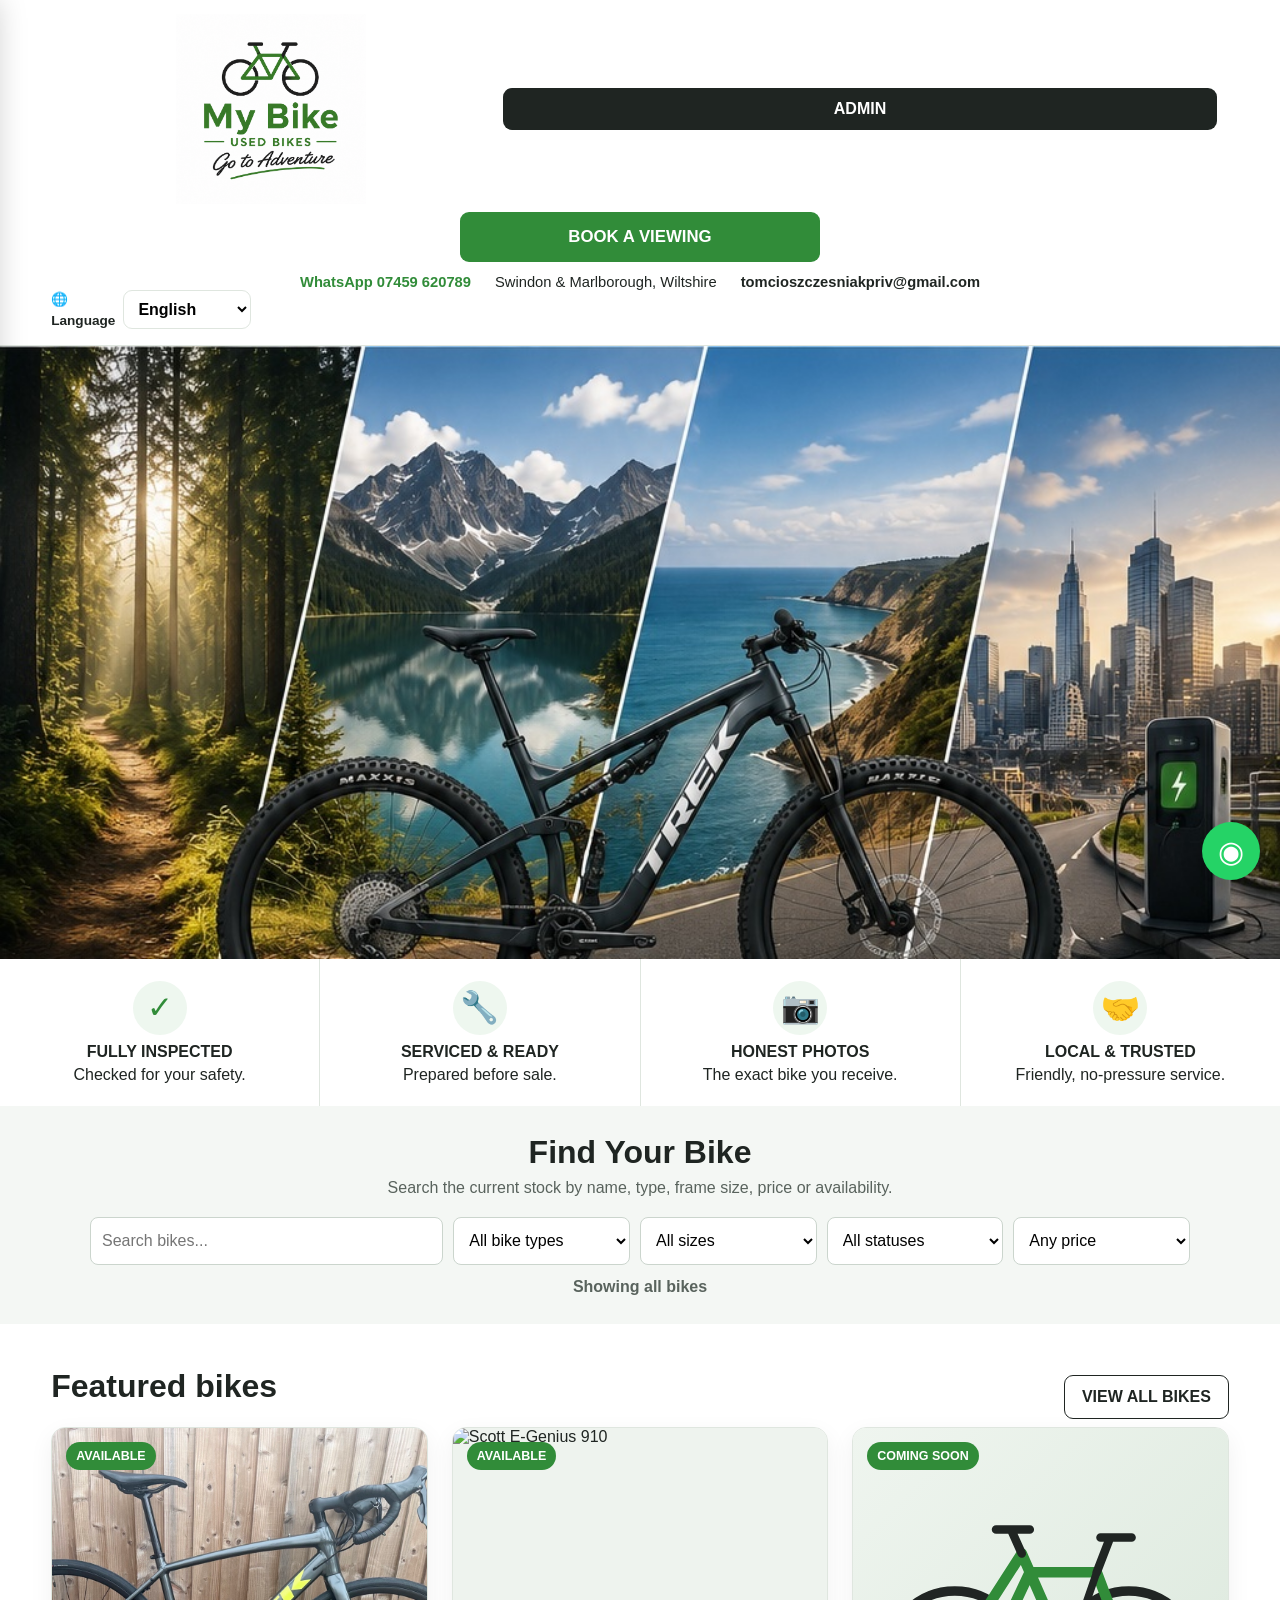
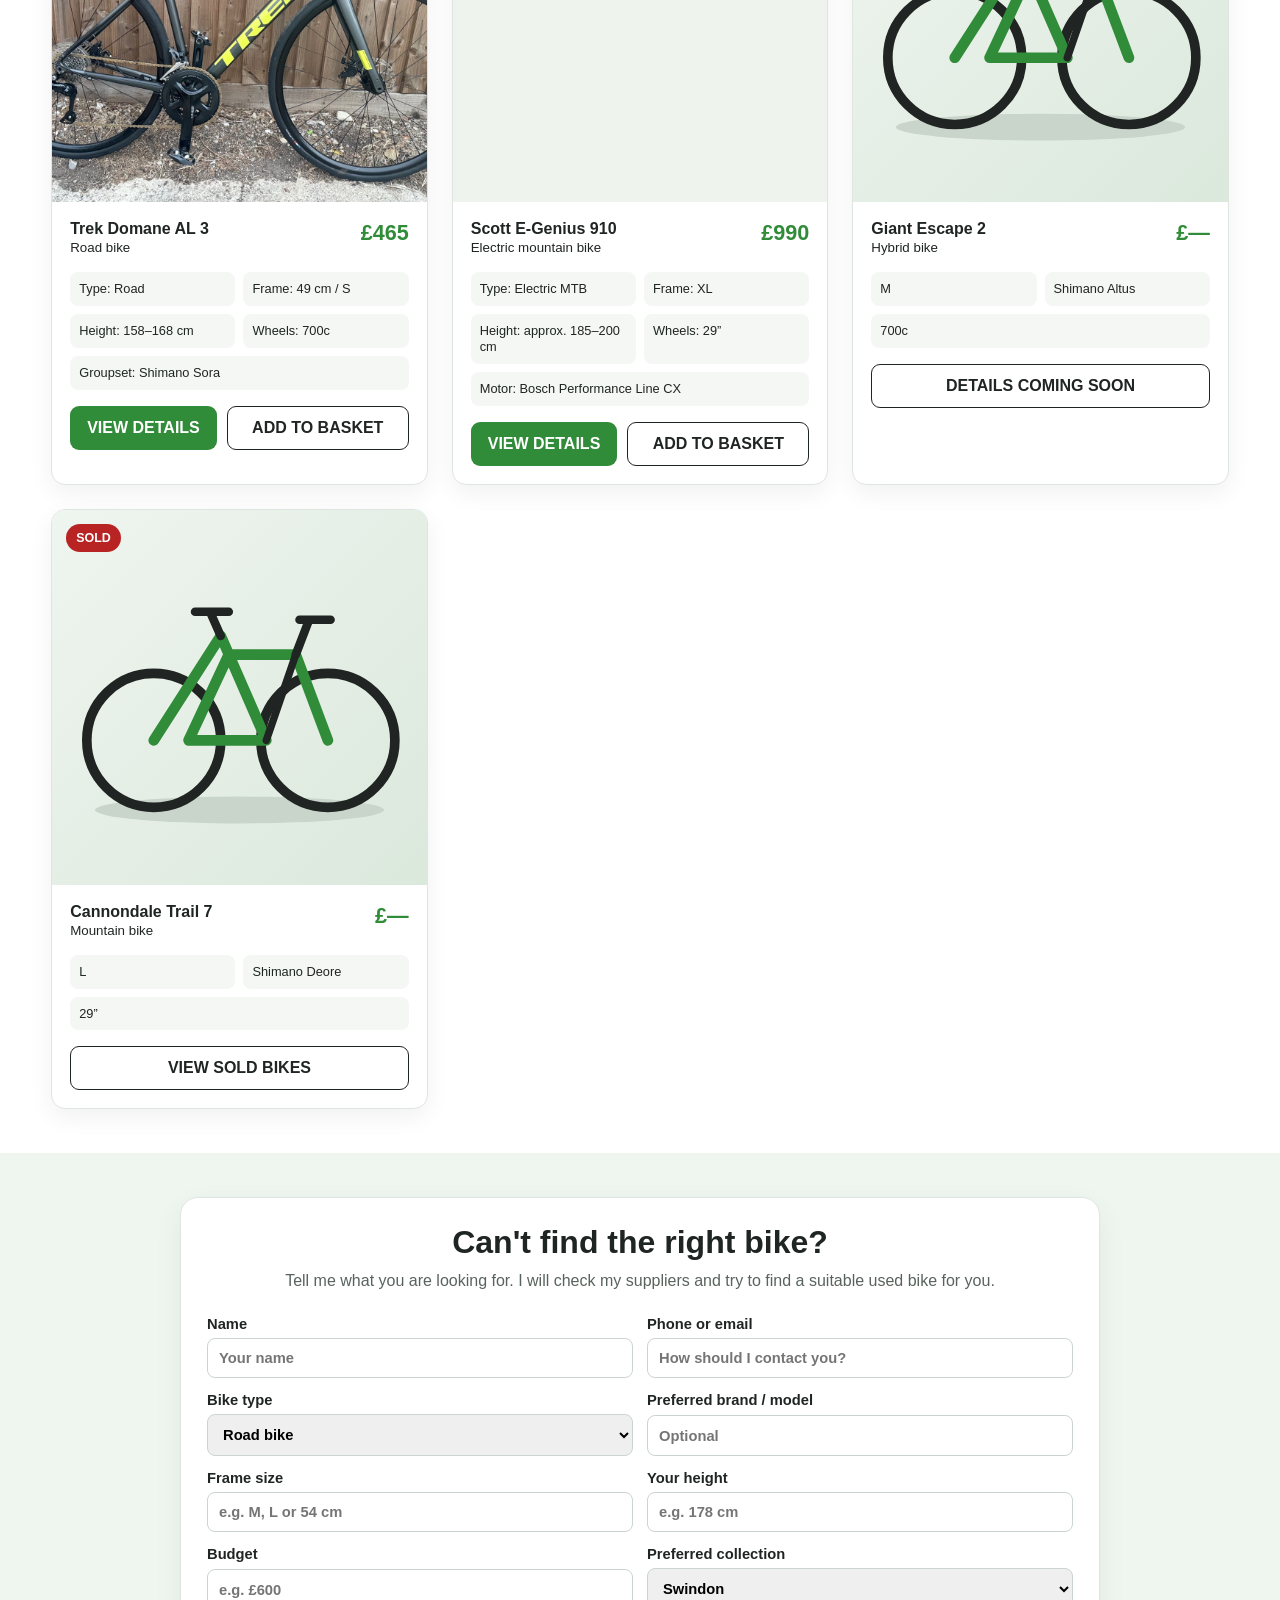
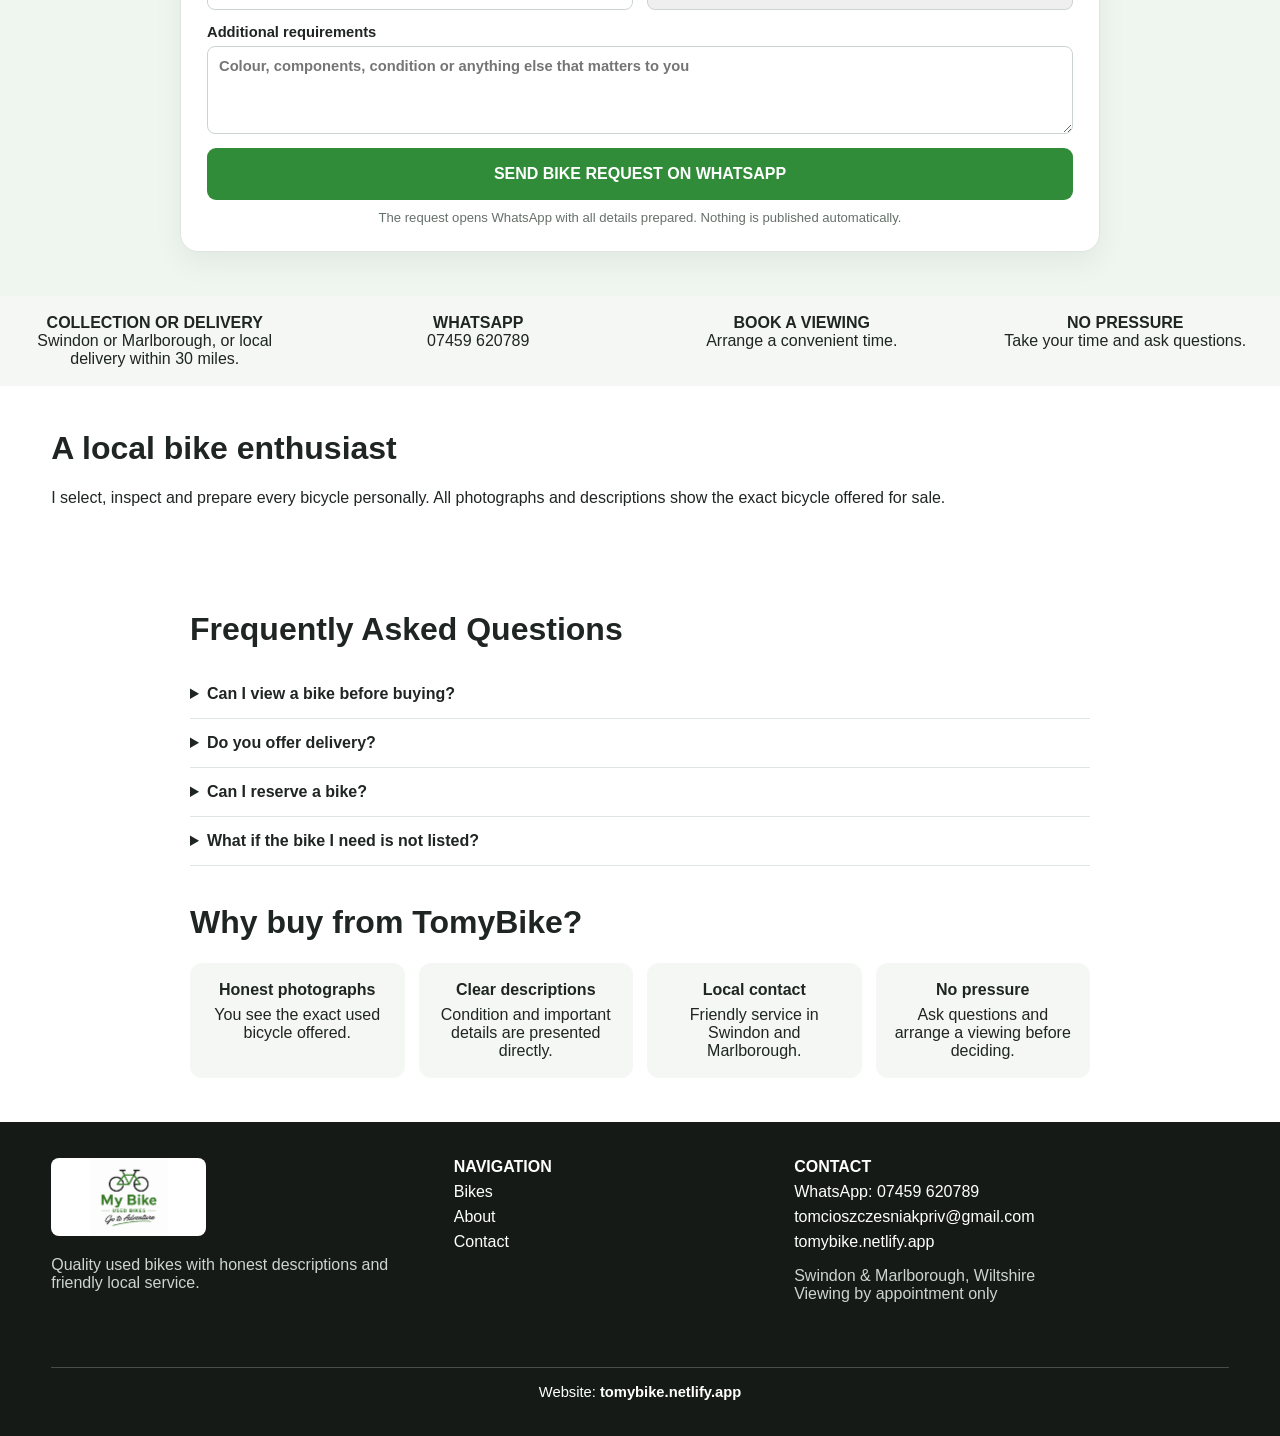
==== commit fb017f86: "Add files via upload" ====
--- a/index.html
+++ b/index.html
@@ -611,6 +611,12 @@
 <div class="info"><div class="title-row"><div><b>Trek Domane AL 3</b><br/><small>Road bike</small></div><span class="price">£465</span></div>
 <div class="specs"><span>Type: Road</span><span>Frame: 49 cm / S</span><span>Height: 158–168 cm</span><span>Wheels: 700c</span><span>Groupset: Shimano Sora</span></div>
 <div class="card-actions"><a class="btn" data-i18n="view" href="trek-domane-al-3.html">VIEW DETAILS</a><button class="btn outline">ADD TO BASKET</button></div></div>
+</article>
+<article class="card" data-name="scott e-genius 910 bosch" data-price="990" data-size="XL" data-status="AVAILABLE" data-type="Electric bike">
+<div class="photo"><img alt="Scott E-Genius 910" src="assets/scott-egenius-910-01.jpeg"/><span class="status">AVAILABLE</span></div>
+<div class="info"><div class="title-row"><div><b>Scott E-Genius 910</b><br/><small>Electric mountain bike</small></div><span class="price">£990</span></div>
+<div class="specs"><span>Type: Electric MTB</span><span>Frame: XL</span><span>Height: approx. 185–200 cm</span><span>Wheels: 29”</span><span>Motor: Bosch Performance Line CX</span></div>
+<div class="card-actions"><a class="btn" data-i18n="view" href="scott-e-genius-910.html">VIEW DETAILS</a><button class="btn outline">ADD TO BASKET</button></div></div>
 </article>
 <article class="card" data-name="giant escape 2" data-price="0" data-size="M" data-status="COMING SOON" data-type="Hybrid bike">
 <div class="photo"><img alt="Giant Escape 2" src="[data-uri]"/><span class="status">COMING SOON</span></div>
@@ -821,7 +827,7 @@
 </script>
 <script id="full-polish-translation">
 (() => {
-  const PL_MAP = {"WhatsApp": "WhatsApp", "Book a Viewing": "Umów oględziny", "BOOK A VIEWING": "UMÓW OGLĘDZINY", "ADMIN": "ADMIN", "Swindon & Marlborough, Wiltshire": "Swindon i Marlborough, Wiltshire", "Language": "Język", "FULLY INSPECTED": "DOKŁADNIE SPRAWDZONY", "Checked for your safety.": "Sprawdzony dla Twojego bezpieczeństwa.", "SERVICED & READY": "SERWISOWANY I GOTOWY", "Prepared before sale.": "Przygotowany przed sprzedażą.", "HONEST PHOTOS": "UCZCIWE ZDJĘCIA", "The exact bike you receive.": "Dokładnie ten rower, który otrzymasz.", "LOCAL & TRUSTED": "LOKALNIE I UCZCIWIE", "Friendly, no-pressure service.": "Przyjazna obsługa bez nacisku.", "Find Your Bike": "Znajdź swój rower", "Search the current stock by name, type, frame size, price or availability.": "Przeszukaj aktualną ofertę według nazwy, typu, rozmiaru ramy, ceny lub dostępności.", "All bike types": "Wszystkie typy rowerów", "Road bike": "Rower szosowy", "Mountain bike": "Rower górski", "Gravel bike": "Rower gravelowy", "Hybrid bike": "Rower hybrydowy", "Electric bike": "Rower elektryczny", "All sizes": "Wszystkie rozmiary", "All statuses": "Wszystkie statusy", "AVAILABLE": "DOSTĘPNY", "RESERVED": "ZAREZERWOWANY", "COMING SOON": "WKRÓTCE", "SOLD": "SPRZEDANY", "Any price": "Dowolna cena", "Up to £500": "Do £500", "Up to £750": "Do £750", "Up to £1,000": "Do £1,000", "Up to £1,500": "Do £1,500", "Showing all bikes": "Wyświetlane są wszystkie rowery", "Featured bikes": "Polecane rowery", "VIEW ALL BIKES": "ZOBACZ WSZYSTKIE ROWERY", "Road": "Szosowy", "Type: Road": "Typ: szosowy", "Frame: 49 cm / S": "Rama: 49 cm / S", "Height: 158–168 cm": "Wzrost: 158–168 cm", "Wheels: 700c": "Koła: 700c", "Groupset: Shimano Sora": "Osprzęt: Shimano Sora", "VIEW DETAILS": "ZOBACZ SZCZEGÓŁY", "ADD TO BASKET": "DODAJ DO KOSZYKA", "DETAILS COMING SOON": "SZCZEGÓŁY WKRÓTCE", "VIEW SOLD BIKES": "ZOBACZ SPRZEDANE ROWERY", "Can't find the right bike?": "Nie możesz znaleźć odpowiedniego roweru?", "Tell me what you are looking for. I will check my suppliers and try to find a suitable used bike for you.": "Napisz, jakiego roweru szukasz. Sprawdzę dostępność u moich dostawców i postaram się znaleźć odpowiedni używany rower.", "Name": "Imię", "Your name": "Twoje imię", "Phone or email": "Telefon lub e-mail", "How should I contact you?": "Jak mam się z Tobą skontaktować?", "Bike type": "Typ roweru", "Kids bike": "Rower dziecięcy", "Other": "Inny", "Preferred brand / model": "Preferowana marka / model", "Optional": "Opcjonalnie", "Frame size": "Rozmiar ramy", "e.g. M, L or 54 cm": "np. M, L lub 54 cm", "Your height": "Twój wzrost", "e.g. 178 cm": "np. 178 cm", "Budget": "Budżet", "e.g. £600": "np. £600", "Preferred collection": "Preferowany odbiór", "Local delivery": "Dostawa lokalna", "UK delivery": "Dostawa na terenie UK", "Additional requirements": "Dodatkowe wymagania", "Colour, components, condition or anything else that matters to you": "Kolor, osprzęt, stan lub inne ważne wymagania", "SEND BIKE REQUEST ON WHATSAPP": "WYŚLIJ ZAPYTANIE O ROWER NA WHATSAPP", "The request opens WhatsApp with all details prepared. Nothing is published automatically.": "Zapytanie otworzy WhatsApp z przygotowanymi danymi. Nic nie zostanie opublikowane automatycznie.", "COLLECTION OR DELIVERY": "ODBIÓR LUB DOSTAWA", "Swindon or Marlborough, or local delivery within 30 miles.": "Swindon lub Marlborough albo dostawa lokalna do 30 mil.", "Arrange a convenient time.": "Ustal dogodny termin.", "NO PRESSURE": "BEZ NACISKU", "Take your time and ask questions.": "Poświęć tyle czasu, ile potrzebujesz, i zadawaj pytania.", "A local bike enthusiast": "Lokalny pasjonat rowerów", "I select, inspect and prepare every bicycle personally. All photographs and descriptions show the exact bicycle offered for sale.": "Każdy rower wybieram, sprawdzam i przygotowuję osobiście. Wszystkie zdjęcia i opisy przedstawiają dokładnie rower oferowany na sprzedaż.", "Frequently Asked Questions": "Najczęściej zadawane pytania", "Can I view a bike before buying?": "Czy mogę obejrzeć rower przed zakupem?", "Yes. Viewings are by appointment in Swindon or Marlborough.": "Tak. Oględziny odbywają się po wcześniejszym umówieniu w Swindon lub Marlborough.", "Do you offer delivery?": "Czy oferujesz dostawę?", "Local delivery within approximately 30 miles can be arranged. UK delivery may also be available depending on the bicycle.": "Można ustalić dostawę lokalną do około 30 mil. Dostawa na terenie UK może być dostępna zależnie od roweru.", "Can I reserve a bike?": "Czy mogę zarezerwować rower?", "Send a WhatsApp message or use Book a Viewing. A reservation is confirmed only after TomyBike replies.": "Wyślij wiadomość na WhatsApp lub użyj opcji Umów oględziny. Rezerwacja jest potwierdzona dopiero po odpowiedzi TomyBike.", "What if the bike I need is not listed?": "Co zrobić, jeśli nie ma roweru, którego potrzebuję?", "Use the Looking for a Bike form. TomyBike can check suppliers for a suitable model, size and budget.": "Skorzystaj z formularza wyszukiwania roweru. TomyBike może sprawdzić u dostawców odpowiedni model, rozmiar i budżet.", "Why buy from TomyBike?": "Dlaczego warto kupić w TomyBike?", "Honest photographs": "Uczciwe zdjęcia", "You see the exact used bicycle offered.": "Widzisz dokładnie ten używany rower, który jest oferowany.", "Clear descriptions": "Jasne opisy", "Condition and important details are presented directly.": "Stan i ważne szczegóły są przedstawione wprost.", "Local contact": "Lokalny kontakt", "Friendly service in Swindon and Marlborough.": "Przyjazna obsługa w Swindon i Marlborough.", "No pressure": "Bez nacisku", "Ask questions and arrange a viewing before deciding.": "Zadawaj pytania i umów oględziny przed podjęciem decyzji.", "Quality used bikes with honest descriptions and friendly local service.": "Dobrej jakości używane rowery, uczciwe opisy i przyjazna lokalna obsługa.", "NAVIGATION": "NAWIGACJA", "Bikes": "Rowery", "About": "O nas", "Contact": "Kontakt", "CONTACT": "KONTAKT", "Viewing by appointment only": "Oględziny wyłącznie po wcześniejszym umówieniu", "Website:": "Strona:", "Choose the basic details and continue on WhatsApp.": "Wybierz podstawowe informacje i przejdź do WhatsApp.", "Bike model": "Model roweru", "Which bike would you like to see?": "Który rower chcesz obejrzeć?", "Preferred location": "Preferowana lokalizacja", "Preferred date": "Preferowana data", "Preferred time / message": "Preferowana godzina / wiadomość", "CONTINUE ON WHATSAPP": "KONTYNUUJ NA WHATSAPP", "Simple Admin Panel": "Prosty panel administracyjny", "Demonstration panel. Added bikes are saved only in this browser until a real database is connected.": "Panel demonstracyjny. Dodane rowery są zapisywane tylko w tej przeglądarce do czasu podłączenia prawdziwej bazy danych.", "Brand and model": "Marka i model", "e.g. Trek Domane AL 3": "np. Trek Domane AL 3", "Price": "Cena", "e.g. £465": "np. £465", "Category": "Kategoria", "Status": "Status", "e.g. M / 54 cm": "np. M / 54 cm", "Groupset": "Osprzęt", "e.g. Shimano Sora": "np. Shimano Sora", "Wheel size": "Rozmiar kół", "e.g. 700c or 29\"": "np. 700c lub 29\"", "Photo": "Zdjęcie", "Short description": "Krótki opis", "PUBLISH BIKE": "OPUBLIKUJ ROWER", "Home": "Strona główna", "Road Bikes": "Rowery szosowe", "ROAD ENDURANCE BIKE": "SZOSOWY ROWER ENDURANCE", "2023 • Lithium Grey • 49 cm / Small": "2023 • Lithium Grey • 49 cm / Mały", "Ready to Ride": "Gotowy do jazdy", "Good Price": "Dobra cena", "Fully checked before sale": "Dokładnie sprawdzony przed sprzedażą", "Local delivery within 30 miles": "Dostawa lokalna do 30 mil", "Swindon / Marlborough": "Swindon / Marlborough", "OVERALL CONDITION": "STAN OGÓLNY", "MECHANICAL": "MECHANICZNY", "COSMETIC": "WIZUALNY", "Call": "Zadzwoń", "ENDURANCE": "ENDURANCE", "Small": "Mały", "SHIMANO": "SHIMANO", "Sora 2×9": "Sora 2×9", "DISC": "TARCZOWE", "Brakes": "Hamulce", "CONDITION": "STAN", "Fully checked": "Dokładnie sprawdzony", "Gears shifting smoothly": "Biegi zmieniają się płynnie", "Brakes working correctly": "Hamulce działają prawidłowo", "All components tightened and true": "Wszystkie elementy są dokręcone i wyregulowane", "Ready to ride": "Gotowy do jazdy", "Good clean used condition. Minor cosmetic marks consistent with normal use. Please see all photographs.": "Dobry, czysty stan używany. Drobne ślady wizualne zgodne z normalnym użytkowaniem. Proszę obejrzeć wszystkie zdjęcia.", "SPECIFICATION": "SPECYFIKACJA", "Brand": "Marka", "Model": "Model", "Year": "Rok", "Frame": "Rama", "100 Series Alpha Aluminium": "Aluminium Alpha serii 100", "Fork": "Widelec", "Carbon": "Karbonowy", "Gears": "Biegi", "2 × 9 speed": "2 × 9 przełożeń", "Tektro mechanical disc": "Mechaniczne tarczowe Tektro", "Recommended rider height": "Zalecany wzrost użytkownika", "Approx. 155–165 cm": "Około 155–165 cm", "Colour": "Kolor", "Pedals": "Pedały", "Shimano SPD / platform": "Shimano SPD / platformowe", "Weight": "Waga", "To be confirmed": "Do potwierdzenia", "WHY BUY FROM TOMYBIKE?": "DLACZEGO WARTO KUPIĆ W TOMYBIKE?", "Bikes checked before sale": "Rowery sprawdzone przed sprzedażą", "Honest descriptions and real photos": "Uczciwe opisy i prawdziwe zdjęcia", "Friendly advice and support": "Przyjazne doradztwo i pomoc", "Local collection or delivery": "Odbiór lokalny lub dostawa", "Test ride available": "Możliwość jazdy próbnej", "BIKE DETAILS": "SZCZEGÓŁY ROWERU", "DRIVETRAIN": "NAPĘD", "BRAKES": "HAMULCE", "CRANKSET": "KORBA", "FRAME": "RAMA", "COCKPIT": "KIEROWNICA", "CASSETTE": "KASETA", "COLLECTION": "ODBIÓR", "Test ride by appointment.": "Jazda próbna po wcześniejszym umówieniu.", "DELIVERY": "DOSTAWA", "Arranged directly with the customer.": "Ustalana bezpośrednio z klientem.", "PAYMENT": "PŁATNOŚĆ", "Cash on collection or bank transfer.": "Gotówka przy odbiorze lub przelew bankowy.", "Payment details confirmed before collection.": "Szczegóły płatności potwierdzane przed odbiorem.", "SIMILAR BIKES": "PODOBNE ROWERY", "View all bikes →": "Zobacz wszystkie rowery →", "Next bike coming soon": "Kolejny rower wkrótce", "Quality used bikes in Swindon and Marlborough. Local delivery available within 30 miles.": "Dobrej jakości używane rowery w Swindon i Marlborough. Dostawa lokalna do 30 mil.", "Email": "E-mail", "Swipe thumbnails or click the main image to enlarge": "Przesuń miniatury lub kliknij główne zdjęcie, aby je powiększyć"};
+  const PL_MAP = {"WhatsApp": "WhatsApp", "Book a Viewing": "Umów oględziny", "BOOK A VIEWING": "UMÓW OGLĘDZINY", "ADMIN": "ADMIN", "Swindon & Marlborough, Wiltshire": "Swindon i Marlborough, Wiltshire", "Language": "Język", "FULLY INSPECTED": "DOKŁADNIE SPRAWDZONY", "Checked for your safety.": "Sprawdzony dla Twojego bezpieczeństwa.", "SERVICED & READY": "SERWISOWANY I GOTOWY", "Prepared before sale.": "Przygotowany przed sprzedażą.", "HONEST PHOTOS": "UCZCIWE ZDJĘCIA", "The exact bike you receive.": "Dokładnie ten rower, który otrzymasz.", "LOCAL & TRUSTED": "LOKALNIE I UCZCIWIE", "Friendly, no-pressure service.": "Przyjazna obsługa bez nacisku.", "Find Your Bike": "Znajdź swój rower", "Search the current stock by name, type, frame size, price or availability.": "Przeszukaj aktualną ofertę według nazwy, typu, rozmiaru ramy, ceny lub dostępności.", "All bike types": "Wszystkie typy rowerów", "Road bike": "Rower szosowy", "Mountain bike": "Rower górski", "Gravel bike": "Rower gravelowy", "Hybrid bike": "Rower hybrydowy", "Electric bike": "Rower elektryczny", "All sizes": "Wszystkie rozmiary", "All statuses": "Wszystkie statusy", "AVAILABLE": "DOSTĘPNY", "RESERVED": "ZAREZERWOWANY", "COMING SOON": "WKRÓTCE", "SOLD": "SPRZEDANY", "Any price": "Dowolna cena", "Up to £500": "Do £500", "Up to £750": "Do £750", "Up to £1,000": "Do £1,000", "Up to £1,500": "Do £1,500", "Showing all bikes": "Wyświetlane są wszystkie rowery", "Featured bikes": "Polecane rowery", "VIEW ALL BIKES": "ZOBACZ WSZYSTKIE ROWERY", "Road": "Szosowy", "Type: Road": "Typ: szosowy", "Frame: 49 cm / S": "Rama: 49 cm / S", "Height: 158–168 cm": "Wzrost: 158–168 cm", "Wheels: 700c": "Koła: 700c", "Groupset: Shimano Sora": "Osprzęt: Shimano Sora", "VIEW DETAILS": "ZOBACZ SZCZEGÓŁY", "ADD TO BASKET": "DODAJ DO KOSZYKA", "DETAILS COMING SOON": "SZCZEGÓŁY WKRÓTCE", "VIEW SOLD BIKES": "ZOBACZ SPRZEDANE ROWERY", "Can't find the right bike?": "Nie możesz znaleźć odpowiedniego roweru?", "Tell me what you are looking for. I will check my suppliers and try to find a suitable used bike for you.": "Napisz, jakiego roweru szukasz. Sprawdzę dostępność u moich dostawców i postaram się znaleźć odpowiedni używany rower.", "Name": "Imię", "Your name": "Twoje imię", "Phone or email": "Telefon lub e-mail", "How should I contact you?": "Jak mam się z Tobą skontaktować?", "Bike type": "Typ roweru", "Kids bike": "Rower dziecięcy", "Other": "Inny", "Preferred brand / model": "Preferowana marka / model", "Optional": "Opcjonalnie", "Frame size": "Rozmiar ramy", "e.g. M, L or 54 cm": "np. M, L lub 54 cm", "Your height": "Twój wzrost", "e.g. 178 cm": "np. 178 cm", "Budget": "Budżet", "e.g. £600": "np. £600", "Preferred collection": "Preferowany odbiór", "Local delivery": "Dostawa lokalna", "UK delivery": "Dostawa na terenie UK", "Additional requirements": "Dodatkowe wymagania", "Colour, components, condition or anything else that matters to you": "Kolor, osprzęt, stan lub inne ważne wymagania", "SEND BIKE REQUEST ON WHATSAPP": "WYŚLIJ ZAPYTANIE O ROWER NA WHATSAPP", "The request opens WhatsApp with all details prepared. Nothing is published automatically.": "Zapytanie otworzy WhatsApp z przygotowanymi danymi. Nic nie zostanie opublikowane automatycznie.", "COLLECTION OR DELIVERY": "ODBIÓR LUB DOSTAWA", "Swindon or Marlborough, or local delivery within 30 miles.": "Swindon lub Marlborough albo dostawa lokalna do 30 mil.", "Arrange a convenient time.": "Ustal dogodny termin.", "NO PRESSURE": "BEZ NACISKU", "Take your time and ask questions.": "Poświęć tyle czasu, ile potrzebujesz, i zadawaj pytania.", "A local bike enthusiast": "Lokalny pasjonat rowerów", "I select, inspect and prepare every bicycle personally. All photographs and descriptions show the exact bicycle offered for sale.": "Każdy rower wybieram, sprawdzam i przygotowuję osobiście. Wszystkie zdjęcia i opisy przedstawiają dokładnie rower oferowany na sprzedaż.", "Frequently Asked Questions": "Najczęściej zadawane pytania", "Can I view a bike before buying?": "Czy mogę obejrzeć rower przed zakupem?", "Yes. Viewings are by appointment in Swindon or Marlborough.": "Tak. Oględziny odbywają się po wcześniejszym umówieniu w Swindon lub Marlborough.", "Do you offer delivery?": "Czy oferujesz dostawę?", "Local delivery within approximately 30 miles can be arranged. UK delivery may also be available depending on the bicycle.": "Można ustalić dostawę lokalną do około 30 mil. Dostawa na terenie UK może być dostępna zależnie od roweru.", "Can I reserve a bike?": "Czy mogę zarezerwować rower?", "Send a WhatsApp message or use Book a Viewing. A reservation is confirmed only after TomyBike replies.": "Wyślij wiadomość na WhatsApp lub użyj opcji Umów oględziny. Rezerwacja jest potwierdzona dopiero po odpowiedzi TomyBike.", "What if the bike I need is not listed?": "Co zrobić, jeśli nie ma roweru, którego potrzebuję?", "Use the Looking for a Bike form. TomyBike can check suppliers for a suitable model, size and budget.": "Skorzystaj z formularza wyszukiwania roweru. TomyBike może sprawdzić u dostawców odpowiedni model, rozmiar i budżet.", "Why buy from TomyBike?": "Dlaczego warto kupić w TomyBike?", "Honest photographs": "Uczciwe zdjęcia", "You see the exact used bicycle offered.": "Widzisz dokładnie ten używany rower, który jest oferowany.", "Clear descriptions": "Jasne opisy", "Condition and important details are presented directly.": "Stan i ważne szczegóły są przedstawione wprost.", "Local contact": "Lokalny kontakt", "Friendly service in Swindon and Marlborough.": "Przyjazna obsługa w Swindon i Marlborough.", "No pressure": "Bez nacisku", "Ask questions and arrange a viewing before deciding.": "Zadawaj pytania i umów oględziny przed podjęciem decyzji.", "Quality used bikes with honest descriptions and friendly local service.": "Dobrej jakości używane rowery, uczciwe opisy i przyjazna lokalna obsługa.", "NAVIGATION": "NAWIGACJA", "Bikes": "Rowery", "About": "O nas", "Contact": "Kontakt", "CONTACT": "KONTAKT", "Viewing by appointment only": "Oględziny wyłącznie po wcześniejszym umówieniu", "Website:": "Strona:", "Choose the basic details and continue on WhatsApp.": "Wybierz podstawowe informacje i przejdź do WhatsApp.", "Bike model": "Model roweru", "Which bike would you like to see?": "Który rower chcesz obejrzeć?", "Preferred location": "Preferowana lokalizacja", "Preferred date": "Preferowana data", "Preferred time / message": "Preferowana godzina / wiadomość", "CONTINUE ON WHATSAPP": "KONTYNUUJ NA WHATSAPP", "Simple Admin Panel": "Prosty panel administracyjny", "Demonstration panel. Added bikes are saved only in this browser until a real database is connected.": "Panel demonstracyjny. Dodane rowery są zapisywane tylko w tej przeglądarce do czasu podłączenia prawdziwej bazy danych.", "Brand and model": "Marka i model", "e.g. Trek Domane AL 3": "np. Trek Domane AL 3", "Price": "Cena", "e.g. £465": "np. £465", "Category": "Kategoria", "Status": "Status", "e.g. M / 54 cm": "np. M / 54 cm", "Groupset": "Osprzęt", "e.g. Shimano Sora": "np. Shimano Sora", "Wheel size": "Rozmiar kół", "e.g. 700c or 29\"": "np. 700c lub 29\"", "Photo": "Zdjęcie", "Short description": "Krótki opis", "PUBLISH BIKE": "OPUBLIKUJ ROWER", "Home": "Strona główna", "Road Bikes": "Rowery szosowe", "ROAD ENDURANCE BIKE": "SZOSOWY ROWER ENDURANCE", "2023 • Lithium Grey • 49 cm / Small": "2023 • Lithium Grey • 49 cm / Mały", "Ready to Ride": "Gotowy do jazdy", "Good Price": "Dobra cena", "Fully checked before sale": "Dokładnie sprawdzony przed sprzedażą", "Local delivery within 30 miles": "Dostawa lokalna do 30 mil", "Swindon / Marlborough": "Swindon / Marlborough", "OVERALL CONDITION": "STAN OGÓLNY", "MECHANICAL": "MECHANICZNY", "COSMETIC": "WIZUALNY", "Call": "Zadzwoń", "ENDURANCE": "ENDURANCE", "Small": "Mały", "SHIMANO": "SHIMANO", "Sora 2×9": "Sora 2×9", "DISC": "TARCZOWE", "Brakes": "Hamulce", "CONDITION": "STAN", "Fully checked": "Dokładnie sprawdzony", "Gears shifting smoothly": "Biegi zmieniają się płynnie", "Brakes working correctly": "Hamulce działają prawidłowo", "All components tightened and true": "Wszystkie elementy są dokręcone i wyregulowane", "Ready to ride": "Gotowy do jazdy", "Good clean used condition. Minor cosmetic marks consistent with normal use. Please see all photographs.": "Dobry, czysty stan używany. Drobne ślady wizualne zgodne z normalnym użytkowaniem. Proszę obejrzeć wszystkie zdjęcia.", "SPECIFICATION": "SPECYFIKACJA", "Brand": "Marka", "Model": "Model", "Year": "Rok", "Frame": "Rama", "100 Series Alpha Aluminium": "Aluminium Alpha serii 100", "Fork": "Widelec", "Carbon": "Karbonowy", "Gears": "Biegi", "2 × 9 speed": "2 × 9 przełożeń", "Tektro mechanical disc": "Mechaniczne tarczowe Tektro", "Recommended rider height": "Zalecany wzrost użytkownika", "Approx. 155–165 cm": "Około 155–165 cm", "Colour": "Kolor", "Pedals": "Pedały", "Shimano SPD / platform": "Shimano SPD / platformowe", "Weight": "Waga", "To be confirmed": "Do potwierdzenia", "WHY BUY FROM TOMYBIKE?": "DLACZEGO WARTO KUPIĆ W TOMYBIKE?", "Bikes checked before sale": "Rowery sprawdzone przed sprzedażą", "Honest descriptions and real photos": "Uczciwe opisy i prawdziwe zdjęcia", "Friendly advice and support": "Przyjazne doradztwo i pomoc", "Local collection or delivery": "Odbiór lokalny lub dostawa", "Test ride available": "Możliwość jazdy próbnej", "BIKE DETAILS": "SZCZEGÓŁY ROWERU", "DRIVETRAIN": "NAPĘD", "BRAKES": "HAMULCE", "CRANKSET": "KORBA", "FRAME": "RAMA", "COCKPIT": "KIEROWNICA", "CASSETTE": "KASETA", "COLLECTION": "ODBIÓR", "Test ride by appointment.": "Jazda próbna po wcześniejszym umówieniu.", "DELIVERY": "DOSTAWA", "Arranged directly with the customer.": "Ustalana bezpośrednio z klientem.", "PAYMENT": "PŁATNOŚĆ", "Cash on collection or bank transfer.": "Gotówka przy odbiorze lub przelew bankowy.", "Payment details confirmed before collection.": "Szczegóły płatności potwierdzane przed odbiorem.", "SIMILAR BIKES": "PODOBNE ROWERY", "View all bikes →": "Zobacz wszystkie rowery →", "Next bike coming soon": "Kolejny rower wkrótce", "Quality used bikes in Swindon and Marlborough. Local delivery available within 30 miles.": "Dobrej jakości używane rowery w Swindon i Marlborough. Dostawa lokalna do 30 mil.", "Email": "E-mail", "Swipe thumbnails or click the main image to enlarge": "Przesuń miniatury lub kliknij główne zdjęcie, aby je powiększyć", "Electric mountain bike": "Elektryczny rower górski", "Type: Electric MTB": "Typ: elektryczny MTB", "Frame: XL": "Rama: XL", "Height: approx. 185–200 cm": "Wzrost: około 185–200 cm", "Wheels: 29”": "Koła: 29”", "Motor: Bosch Performance Line CX": "Silnik: Bosch Performance Line CX"};
   const originals = new WeakMap();
 
   function translateTextNode(node, usePolish) {
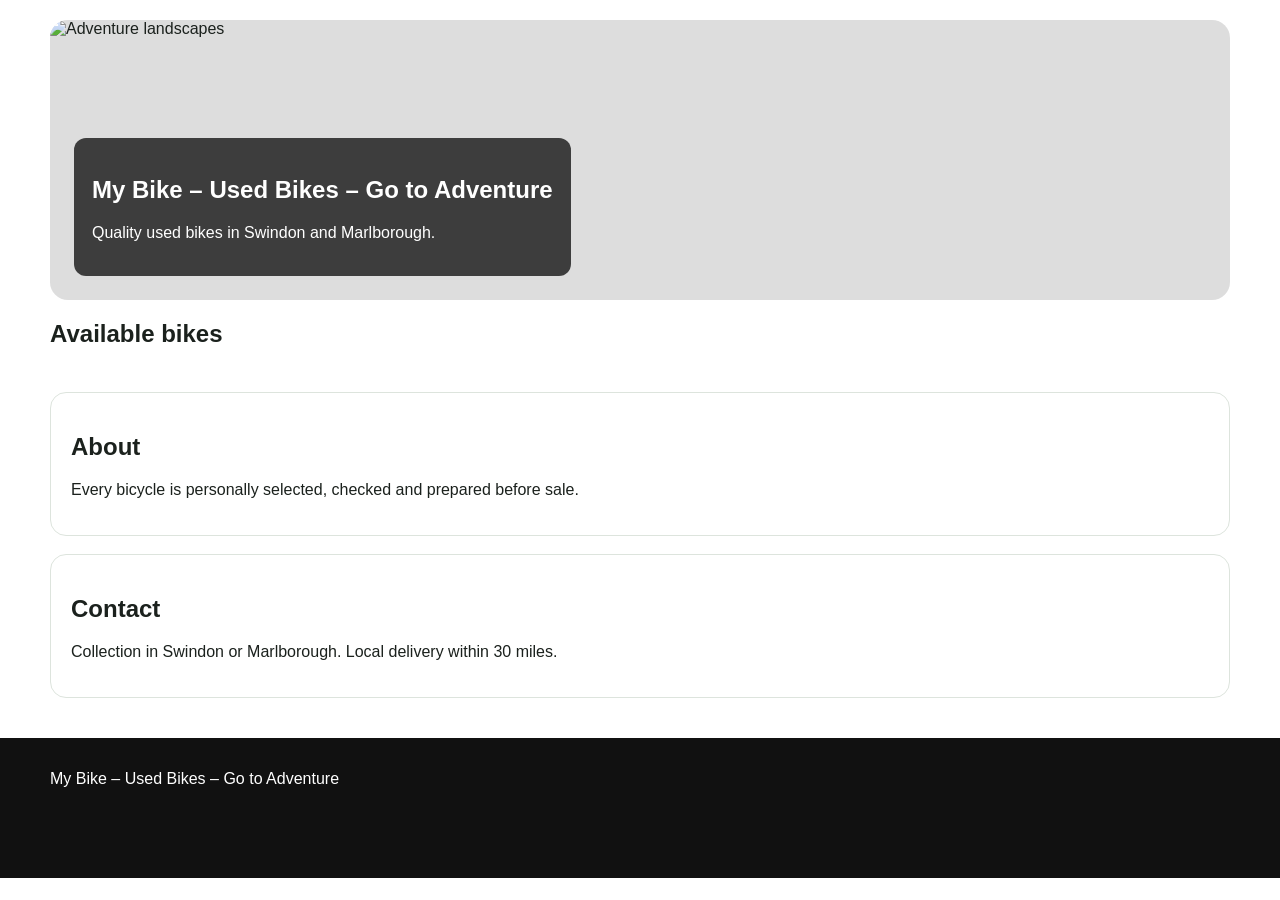
==== commit d05d637a: "Add files via upload" ====
--- a/index.html
+++ b/index.html
@@ -1,885 +1 @@
-<!DOCTYPE html>
-
-<html lang="en">
-<head>
-<meta charset="utf-8"/>
-<meta content="width=device-width, initial-scale=1" name="viewport"/>
-<title>TomyBike – Used Bikes in Swindon &amp; Marlborough</title>
-<meta content="Quality used bikes in Swindon and Marlborough. Search available bikes or send a request and TomyBike will help you find the right bicycle." name="description"/>
-<style>
-:root{--green:#318c39;--dark:#1f2522;--soft:#f4f7f4;--line:#dfe6df}
-*{box-sizing:border-box}body{margin:0;font-family:Arial,Helvetica,sans-serif;color:var(--dark)}a{color:inherit;text-decoration:none}button,input,textarea,select{font:inherit}
-header{display:flex;align-items:center;gap:28px;justify-content:space-between;padding:10px 4vw;border-bottom:1px solid var(--line);position:sticky;top:0;background:#fff;z-index:10}
-.logo{width:155px;height:78px;object-fit:contain}nav{display:flex;gap:22px;align-items:center;font-weight:700}.contact-top{font-size:.9rem;line-height:1.35}.wa{color:var(--green);font-weight:800}.btn{background:var(--green);color:#fff;border:0;border-radius:9px;padding:12px 17px;font-weight:800;cursor:pointer}.btn.outline{background:#fff;color:var(--dark);border:1px solid var(--dark)}.admin{background:var(--dark)}
-.hero{position:relative;min-height:500px;background:url([data-uri]) center/cover no-repeat;display:flex;align-items:center;padding:45px 4vw;color:#fff}
-.hero:before{content:"";position:absolute;inset:0;background:linear-gradient(90deg,rgba(0,0,0,.72),rgba(0,0,0,.06) 48%,rgba(0,0,0,.05))}.hero-copy{position:relative;max-width:480px}.hero h1{font-size:clamp(2.7rem,5vw,5rem);line-height:1.02;margin:10px 0}.hero h1 span{color:#68b64d}.hero p{font-size:1.05rem;line-height:1.6}.actions{display:flex;gap:12px;flex-wrap:wrap}
-.trust{display:grid;grid-template-columns:repeat(4,1fr);gap:1px;background:var(--line)}.trust div{background:white;padding:22px;text-align:center}.trust b{display:block;margin-bottom:5px}.trust span{font-size:2rem;color:var(--green)}
-section{padding:44px 4vw}.section-head{display:flex;justify-content:space-between;align-items:center}h2{font-size:2rem;margin:0 0 22px}
-.grid{display:grid;grid-template-columns:repeat(3,minmax(0,1fr));gap:24px}
-.card{border:1px solid var(--line);border-radius:14px;overflow:hidden;background:white;box-shadow:0 8px 24px rgba(0,0,0,.06)}.photo{aspect-ratio:1/1;background:#eef3ee;position:relative;overflow:hidden}.photo img{width:100%;height:100%;object-fit:cover}.status{position:absolute;top:14px;left:14px;background:var(--green);color:white;border-radius:999px;padding:7px 10px;font-size:.78rem;font-weight:bold}.sold{background:#b82424}.info{padding:18px}.title-row{display:flex;justify-content:space-between;gap:10px}.price{font-size:1.35rem;font-weight:900;color:var(--green)}.specs{display:grid;grid-template-columns:repeat(3,1fr);gap:8px;margin:16px 0;font-size:.83rem}.specs span{background:var(--soft);padding:9px;border-radius:8px}.card-actions{display:flex;gap:10px}.card-actions button{flex:1}
-.bottom-info{display:grid;grid-template-columns:repeat(4,1fr);gap:14px;background:var(--soft)}.bottom-info div{padding:18px;text-align:center}
-footer{background:#151a17;color:white;padding:36px 4vw;display:grid;grid-template-columns:1.2fr 1fr 1.4fr;gap:30px}footer .logo{background:white;border-radius:8px}footer p{color:#ccd5cf}footer a{display:block;margin:7px 0}
-.modal{display:none;position:fixed;inset:0;background:rgba(0,0,0,.55);z-index:30;padding:18px;overflow:auto}.modal.open{display:block}.panel{max-width:760px;margin:25px auto;background:white;border-radius:18px;padding:24px}.panel-head{display:flex;justify-content:space-between;align-items:center}.close{font-size:28px;background:none;border:0;cursor:pointer}form{display:grid;grid-template-columns:1fr 1fr;gap:14px}label{display:grid;gap:6px;font-weight:700}input,textarea,select{padding:11px;border:1px solid #cbd5cd;border-radius:8px}label.full,.full{grid-column:1/-1}.hint{font-size:.85rem;color:#66706a}
-.floating-wa{position:fixed;right:20px;bottom:20px;background:#25D366;color:white;width:58px;height:58px;border-radius:50%;display:grid;place-items:center;font-size:30px;box-shadow:0 8px 22px rgba(0,0,0,.22);z-index:12}
-@media(max-width:900px){nav{display:none}.grid{grid-template-columns:1fr 1fr}.trust,.bottom-info{grid-template-columns:1fr 1fr}footer{grid-template-columns:1fr}}
-@media(max-width:620px){header{padding:8px 14px}.logo{width:118px;height:62px}.contact-top{font-size:.76rem}.hero{min-height:380px;padding:30px 18px}.hero h1{font-size:2.7rem}.grid{grid-template-columns:1fr}.trust{grid-template-columns:repeat(2,1fr)}.photo{aspect-ratio:1/1}form{grid-template-columns:1fr}label.full,.full{grid-column:1}.section-head{align-items:flex-start;gap:12px;flex-direction:column}}
-
-/* Updated stacked mobile-first header */
-.top-stack{
-  position:static;
-  display:block;
-  padding:14px 4vw 16px;
-  background:#fff;
-  border-bottom:1px solid var(--line);
-}
-.top-row{
-  display:grid;
-  grid-template-columns:auto 1fr auto;
-  align-items:center;
-  gap:12px;
-}
-.hero-logo{
-  width:min(440px,72vw);
-  height:auto;
-  max-height:190px;
-  object-fit:contain;
-  justify-self:center;
-}
-.booking-row{
-  display:flex;
-  justify-content:center;
-  margin-top:8px;
-}
-.booking-main{
-  min-width:min(360px,90vw);
-  font-size:1.05rem;
-  padding:15px 22px;
-}
-.contact-row{
-  margin-top:12px;
-  display:flex;
-  justify-content:center;
-  gap:16px 24px;
-  align-items:center;
-  flex-wrap:wrap;
-  text-align:center;
-  font-size:.92rem;
-}
-.contact-row a{
-  font-weight:700;
-}
-.four-scenes{
-  position:relative;
-  min-height:520px;
-  padding:0;
-  display:grid;
-  grid-template-columns:repeat(4,1fr);
-  overflow:hidden;
-  color:white;
-}
-.four-scenes:before{display:none}
-.scene{
-  position:relative;
-  min-width:0;
-  background-size:cover;
-  background-position:center;
-  border-right:2px solid rgba(255,255,255,.45);
-}
-.scene:last-of-type{border-right:0}
-.scene:after{
-  content:"";
-  position:absolute;
-  inset:0;
-  background:linear-gradient(to top,rgba(0,0,0,.28),rgba(0,0,0,.02) 55%);
-}
-.scene-label{
-  position:absolute;
-  left:10px;
-  bottom:10px;
-  z-index:2;
-  font-size:.72rem;
-  font-weight:700;
-  letter-spacing:.02em;
-  background:rgba(0,0,0,.38);
-  padding:4px 7px;
-  border-radius:6px;
-}
-.scene-forest{
-  background-image:
-    linear-gradient(rgba(9,43,23,.08),rgba(9,43,23,.08)),
-    url("data:image/svg+xml,%3Csvg xmlns='http://www.w3.org/2000/svg' viewBox='0 0 400 700'%3E%3Cdefs%3E%3ClinearGradient id='a' x1='0' y1='0' x2='0' y2='1'%3E%3Cstop stop-color='%234f7a55'/%3E%3Cstop offset='1' stop-color='%23162d20'/%3E%3C/linearGradient%3E%3C/defs%3E%3Crect width='400' height='700' fill='url(%23a)'/%3E%3Cg fill='%23112718'%3E%3Cpath d='M30 620L95 180l45 440z'/%3E%3Cpath d='M120 650l70-520 55 520z'/%3E%3Cpath d='M245 650l65-470 50 470z'/%3E%3C/g%3E%3Cpath d='M180 700Q185 500 260 250' stroke='%23c7b58c' stroke-width='45' fill='none'/%3E%3C/svg%3E");
-}
-.scene-mountains{
-  background-image:
-    url("data:image/svg+xml,%3Csvg xmlns='http://www.w3.org/2000/svg' viewBox='0 0 400 700'%3E%3Crect width='400' height='700' fill='%239ec7d7'/%3E%3Cpath d='M0 430L105 180l85 170 80-230 130 310v270H0z' fill='%235b7484'/%3E%3Cpath d='M96 205l18 42 18-30 32 64' fill='none' stroke='%23fff' stroke-width='12'/%3E%3Cpath d='M0 470Q200 420 400 480v220H0z' fill='%236ba0b8'/%3E%3Cpath d='M0 555Q180 490 400 555' stroke='%23d6eef4' stroke-width='6' fill='none'/%3E%3C/svg%3E");
-}
-.scene-sea{
-  background-image:
-    url("data:image/svg+xml,%3Csvg xmlns='http://www.w3.org/2000/svg' viewBox='0 0 400 700'%3E%3Crect width='400' height='700' fill='%23a9d5e8'/%3E%3Crect y='340' width='400' height='360' fill='%234f9fc0'/%3E%3Cpath d='M0 500Q130 430 250 470t150 0v230H0z' fill='%23d7c18b'/%3E%3Cpath d='M0 380Q80 350 160 382t160 0 80 0' stroke='%23fff' stroke-width='10' fill='none'/%3E%3Cpath d='M40 700Q160 520 350 430' stroke='%23444' stroke-width='58' fill='none'/%3E%3Cpath d='M40 700Q160 520 350 430' stroke='%23fff' stroke-width='5' stroke-dasharray='20 20' fill='none'/%3E%3C/svg%3E");
-}
-.scene-city{
-  background-image:
-    url("data:image/svg+xml,%3Csvg xmlns='http://www.w3.org/2000/svg' viewBox='0 0 400 700'%3E%3Cdefs%3E%3ClinearGradient id='s' x1='0' y1='0' x2='0' y2='1'%3E%3Cstop stop-color='%23f2aa6d'/%3E%3Cstop offset='1' stop-color='%23384a5d'/%3E%3C/linearGradient%3E%3C/defs%3E%3Crect width='400' height='700' fill='url(%23s)'/%3E%3Cg fill='%23262d36'%3E%3Crect x='25' y='250' width='75' height='300'/%3E%3Crect x='110' y='150' width='90' height='400'/%3E%3Crect x='215' y='210' width='70' height='340'/%3E%3Crect x='300' y='115' width='70' height='435'/%3E%3C/g%3E%3Crect x='220' y='430' width='72' height='160' rx='14' fill='%231b2520' stroke='%2358c64c' stroke-width='6'/%3E%3Ctext x='256' y='530' font-size='45' text-anchor='middle' fill='white'%3E%E2%9A%A1%3C/text%3E%3C/svg%3E");
-}
-.hero-mini-copy{
-  position:absolute;
-  left:50%;
-  bottom:18px;
-  transform:translateX(-50%);
-  z-index:4;
-  background:rgba(0,0,0,.58);
-  padding:8px 12px;
-  border-radius:9px;
-  display:flex;
-  gap:8px 14px;
-  align-items:center;
-  flex-wrap:wrap;
-  justify-content:center;
-  text-align:center;
-  font-size:.78rem;
-  max-width:90%;
-}
-.hero-mini-copy strong{font-size:.9rem}
-@media(max-width:900px){
-  .four-scenes{
-    grid-template-columns:repeat(4,1fr);
-    min-height:430px;
-  }
-}
-@media(max-width:620px){
-  .top-stack{padding:10px 12px 14px}
-  .top-row{grid-template-columns:42px 1fr 42px}
-  .hero-logo{
-    width:78vw;
-    max-height:160px;
-  }
-  .top-row .admin{display:none}
-  .contact-row{
-    font-size:.78rem;
-    gap:7px 12px;
-  }
-  .four-scenes{
-    min-height:390px;
-    grid-template-columns:repeat(4,1fr);
-  }
-  .scene{
-    background-position:center;
-  }
-  .scene-label{
-    font-size:.58rem;
-    left:5px;
-    right:5px;
-    bottom:8px;
-    text-align:center;
-    padding:3px 4px;
-  }
-  .hero-mini-copy{
-    bottom:40px;
-    font-size:.68rem;
-    padding:6px 8px;
-  }
-  .hero-mini-copy strong{font-size:.76rem}
-}
-
-
-/* V6: approved four-scene hero from the last mockup */
-.approved-four-scenes{
-  display:block;
-  position:relative;
-  min-height:0;
-  padding:0;
-  background:none;
-  overflow:hidden;
-}
-.approved-four-scenes:before{display:none}
-.approved-four-scenes img{
-  display:block;
-  width:100%;
-  height:auto;
-  object-fit:cover;
-}
-@media(max-width:620px){
-  .approved-four-scenes img{
-    min-height:330px;
-    object-fit:cover;
-    object-position:center;
-  }
-}
-
-
-/* TOMYBIKE MOBILE V1 — exact requested mobile structure */
-@media (max-width: 620px) {
-  body {
-    background:#fff;
-    overflow-x:hidden;
-  }
-
-  .top-stack {
-    padding:8px 12px 12px;
-    border-bottom:1px solid var(--line);
-  }
-
-  .top-row {
-    display:grid;
-    grid-template-columns:46px 1fr 46px;
-    align-items:start;
-    min-height:225px;
-  }
-
-  .menu-button {
-    display:block !important;
-    justify-self:start;
-    align-self:start;
-    font-size:34px;
-    padding:10px 4px;
-    z-index:3;
-  }
-
-  .hero-logo {
-    width:min(320px,78vw) !important;
-    height:215px !important;
-    max-height:none !important;
-    object-fit:contain !important;
-    justify-self:center;
-    align-self:start;
-    margin-top:0;
-  }
-
-  .top-row .admin {
-    display:none !important;
-  }
-
-  .booking-row {
-    margin-top:4px;
-  }
-
-  .booking-main {
-    width:min(330px,88vw);
-    min-width:0;
-    font-size:1rem;
-    padding:14px 18px;
-  }
-
-  .contact-row {
-    display:grid;
-    grid-template-columns:1fr;
-    gap:8px;
-    margin-top:12px;
-    font-size:.86rem;
-    line-height:1.35;
-  }
-
-  .contact-row a,
-  .contact-row span {
-    display:block;
-  }
-
-  .approved-four-scenes {
-    width:100%;
-    overflow:hidden;
-  }
-
-  .approved-four-scenes img {
-    width:100%;
-    height:330px;
-    object-fit:cover;
-    object-position:center;
-  }
-
-  .trust {
-    grid-template-columns:1fr 1fr;
-  }
-
-  .trust div {
-    padding:15px 10px;
-    font-size:.78rem;
-  }
-
-  .trust span {
-    font-size:1.45rem;
-  }
-
-  #bikes {
-    padding:28px 14px 36px;
-  }
-
-  .section-head {
-    align-items:center;
-    text-align:center;
-  }
-
-  .section-head h2 {
-    width:100%;
-    text-align:center;
-    font-size:1.65rem;
-    margin-bottom:12px;
-  }
-
-  .section-head .btn {
-    margin:0 auto 18px;
-  }
-
-  .grid {
-    display:flex !important;
-    flex-direction:column;
-    gap:24px;
-    align-items:center;
-  }
-
-  .card {
-    width:min(100%, 430px);
-    border-radius:16px;
-    overflow:hidden;
-    box-shadow:0 8px 26px rgba(0,0,0,.09);
-  }
-
-  .photo {
-    width:100%;
-    aspect-ratio:1/1;
-    background:#eef3ee;
-  }
-
-  .photo img {
-    width:100%;
-    height:100%;
-    object-fit:cover;
-  }
-
-  .info {
-    padding:18px 18px 20px;
-    text-align:left;
-  }
-
-  .title-row {
-    display:grid;
-    grid-template-columns:1fr auto;
-    align-items:start;
-    gap:12px;
-  }
-
-  .title-row b {
-    font-size:1.22rem;
-  }
-
-  .title-row small {
-    font-size:.95rem;
-  }
-
-  .price {
-    font-size:1.65rem;
-  }
-
-  .specs {
-    grid-template-columns:1fr;
-    gap:8px;
-  }
-
-  .specs span {
-    text-align:left;
-    padding:11px 12px;
-  }
-
-  .card-actions {
-    display:grid;
-    grid-template-columns:1fr;
-    gap:10px;
-  }
-
-  .card-actions button {
-    width:100%;
-    min-height:48px;
-  }
-
-  .bottom-info {
-    grid-template-columns:1fr;
-  }
-
-  footer {
-    grid-template-columns:1fr;
-    text-align:center;
-  }
-
-  footer .logo {
-    width:220px;
-    height:auto;
-    margin:0 auto;
-  }
-}
-
-/* Keep the desktop appearance from V6 unchanged */
-@media (min-width: 621px) {
-  .menu-button {
-    display:none;
-  }
-}
-
-
-/* Mobile V2: natural four-landscape hero between header and products */
-@media (max-width: 620px) {
-  .approved-four-scenes {
-    margin:0;
-    background:#fff;
-  }
-  .approved-four-scenes img {
-    display:block;
-    width:100%;
-    height:auto;
-    min-height:0;
-    max-height:none;
-    object-fit:contain;
-    object-position:center;
-  }
-}
-
-
-/* IMPLEMENTATION V1 — functional menu, search, filters and bike request */
-.mobile-drawer{
-  position:fixed; inset:0 auto 0 0; width:min(340px,88vw); background:#fff;
-  z-index:80; transform:translateX(-105%); transition:.25s ease;
-  box-shadow:12px 0 30px rgba(0,0,0,.22); padding:20px; overflow:auto;
-}
-.mobile-drawer.open{transform:translateX(0)}
-.drawer-backdrop{
-  position:fixed; inset:0; background:rgba(0,0,0,.48); z-index:70;
-  display:none;
-}
-.drawer-backdrop.open{display:block}
-.drawer-head{display:flex;align-items:center;justify-content:space-between;border-bottom:1px solid var(--line);padding-bottom:14px}
-.drawer-head img{width:170px;height:auto}
-.drawer-nav{display:grid;gap:6px;padding:18px 0}
-.drawer-nav a{padding:13px 12px;border-radius:9px;font-weight:800}
-.drawer-nav a:hover{background:var(--soft);color:var(--green)}
-.drawer-actions{display:grid;gap:10px;margin-top:14px}
-.search-tools{background:var(--soft);padding:28px 4vw}
-.search-wrap{max-width:1100px;margin:auto}
-.search-wrap h2{text-align:center;margin-bottom:8px}
-.search-wrap>p{text-align:center;margin:0 auto 20px;color:#59635d}
-.filters{display:grid;grid-template-columns:2fr repeat(4,1fr);gap:10px}
-.filters input,.filters select{background:#fff;min-height:48px}
-.filter-result{text-align:center;margin-top:13px;font-weight:700;color:#59635d}
-.request-section{background:#eef6ef}
-.request-box{max-width:920px;margin:auto;background:#fff;border:1px solid var(--line);border-radius:18px;padding:26px;box-shadow:0 10px 30px rgba(0,0,0,.06)}
-.request-intro{text-align:center;margin-bottom:22px}
-.request-intro h2{margin-bottom:8px}
-.request-intro p{margin:0;color:#59635d;line-height:1.55}
-.request-form{display:grid;grid-template-columns:1fr 1fr;gap:14px}
-.request-form .full{grid-column:1/-1}
-.request-form label{font-size:.92rem}
-.request-form button{min-height:52px;font-size:1rem}
-.form-note{font-size:.82rem;color:#66706a;text-align:center;margin:10px 0 0}
-.hidden-bike{display:none!important}
-.faq-section{background:#fff}
-.faq-wrap{max-width:900px;margin:auto}
-details{border-bottom:1px solid var(--line);padding:15px 0}
-summary{cursor:pointer;font-weight:800}
-details p{line-height:1.6;color:#59635d}
-.why-grid{display:grid;grid-template-columns:repeat(4,1fr);gap:14px;margin-top:22px}
-.why-grid div{background:var(--soft);border-radius:12px;padding:18px;text-align:center}
-.why-grid b{display:block;margin-bottom:7px}
-@media(max-width:900px){
-  .filters{grid-template-columns:1fr 1fr}
-  .why-grid{grid-template-columns:1fr 1fr}
-}
-@media(max-width:620px){
-  .search-tools{padding:24px 14px}
-  .filters{grid-template-columns:1fr}
-  .request-section,.faq-section{padding:30px 14px}
-  .request-box{padding:20px 15px}
-  .request-form{grid-template-columns:1fr}
-  .request-form .full{grid-column:1}
-  .why-grid{grid-template-columns:1fr}
-}
-
-/* IMPLEMENTATION V2 — approved mobile refinements */
-.trust span{display:inline-flex;align-items:center;justify-content:center;width:54px;height:54px;margin-bottom:8px;border-radius:50%;background:#eef7ef;font-size:1.95rem;line-height:1}
-.site-address{margin-top:18px;padding-top:16px;border-top:1px solid rgba(255,255,255,.22);font-size:.92rem;text-align:center;grid-column:1/-1}
-.site-address a{display:inline;font-weight:800;color:#fff}
-
-/* PRODUCT CARD V3 */
-.specs{
-  grid-template-columns:repeat(2,minmax(0,1fr));
-}
-.specs span{
-  font-size:.8rem;
-  line-height:1.25;
-}
-.specs span:last-child{
-  grid-column:1/-1;
-}
-.card-actions a.btn{
-  display:flex;
-  align-items:center;
-  justify-content:center;
-}
-@media(max-width:620px){
-  .specs{
-    grid-template-columns:1fr 1fr;
-  }
-}
-
-.lang-switcher{display:flex;align-items:center;gap:8px}
-.lang-switcher label{font-weight:800;font-size:.85rem}
-.lang-switcher select{border:1px solid #dfe6df;border-radius:9px;padding:9px 10px;background:#fff;font-weight:700}
-@media(max-width:620px){.lang-switcher label{display:none}.lang-switcher select{max-width:125px;padding:8px}}
-</style>
-</head>
-<body>
-<div class="drawer-backdrop" id="drawerBackdrop" onclick="closeMenu()"></div>
-<aside aria-label="Mobile navigation" class="mobile-drawer" id="mobileDrawer">
-<div class="drawer-head">
-<img alt="TomyBike" src="my-bike-clean-logo.png"/>
-<button aria-label="Close menu" class="close" onclick="closeMenu()">×</button>
-</div>
-<nav class="drawer-nav">
-<a href="#bikes" onclick="closeMenu()">Bikes</a>
-<a href="#bike-search" onclick="closeMenu()">Search &amp; Filters</a>
-<a href="#bike-request" onclick="closeMenu()">Looking for a Bike?</a>
-<a href="#about" onclick="closeMenu()">About TomyBike</a>
-<a href="#faq" onclick="closeMenu()">FAQ</a>
-<a href="#contact" onclick="closeMenu()">Contact</a>
-</nav>
-<div class="drawer-actions">
-<a class="btn" href="https://wa.me/447459620789">WhatsApp</a>
-<button class="btn outline" onclick="openBooking()" type="button">Book a Viewing</button>
-</div>
-</aside>
-<header class="top-stack">
-<div class="top-row">
-<button aria-label="Open menu" class="menu-button" onclick="openMenu()">☰</button>
-<img alt="My Bike – Used Bikes – Go to Adventure" class="logo hero-logo" src="my-bike-clean-logo.png"/>
-<button class="btn admin" onclick="openAdmin()">ADMIN</button>
-</div>
-<div class="booking-row">
-<button class="btn booking-main" onclick="openBooking()" type="button">
-      BOOK A VIEWING
-    </button>
-</div>
-<div class="contact-row">
-<a class="wa" href="https://wa.me/447459620789">WhatsApp 07459 620789</a>
-<span>Swindon &amp; Marlborough, Wiltshire</span>
-<a href="mailto:tomcioszczesniakpriv@gmail.com">tomcioszczesniakpriv@gmail.com</a>
-</div>
-<div class="lang-switcher"><label>🌐 <span data-i18n="language">Language</span></label><select aria-label="Language" id="languageSelect">
-<option value="en">English</option>
-<option value="pl">Polski</option>
-<option value="uk">Українська</option>
-<option value="ru">Русский</option>
-<option value="de">Deutsch</option>
-<option value="es">Español</option>
-</select></div></header>
-<section aria-label="Forest, mountains, coast and city cycling scenes" class="hero approved-four-scenes">
-<img alt="Four cycling landscapes: forest, mountains and lake, coast, and city with e-bike charging" src="four-landscapes-natural.jpg"/>
-</section>
-<div class="trust">
-<div><span>✓</span><b>FULLY INSPECTED</b>Checked for your safety.</div>
-<div><span>🔧</span><b>SERVICED &amp; READY</b>Prepared before sale.</div>
-<div><span>📷</span><b>HONEST PHOTOS</b>The exact bike you receive.</div>
-<div><span>🤝</span><b>LOCAL &amp; TRUSTED</b>Friendly, no-pressure service.</div>
-</div>
-<section class="search-tools" id="bike-search">
-<div class="search-wrap">
-<h2>Find Your Bike</h2>
-<p>Search the current stock by name, type, frame size, price or availability.</p>
-<div class="filters">
-<input aria-label="Search bikes" data-i18n-placeholder="search" id="bikeSearch" placeholder="Search brand or model…" type="search"/>
-<select aria-label="Bike type" id="typeFilter">
-<option value="">All bike types</option>
-<option>Road bike</option><option>Mountain bike</option><option>Gravel bike</option>
-<option>Hybrid bike</option><option>Electric bike</option>
-</select>
-<select aria-label="Frame size" id="sizeFilter">
-<option value="">All sizes</option><option>S</option><option>M</option><option>L</option><option>XL</option>
-</select>
-<select aria-label="Availability" id="statusFilter">
-<option value="">All statuses</option><option>AVAILABLE</option><option>RESERVED</option>
-<option>COMING SOON</option><option>SOLD</option>
-</select>
-<select aria-label="Maximum price" id="priceFilter">
-<option value="">Any price</option><option value="500">Up to £500</option>
-<option value="750">Up to £750</option><option value="1000">Up to £1,000</option>
-<option value="1500">Up to £1,500</option>
-</select>
-</div>
-<div class="filter-result" id="filterResult">Showing all bikes</div>
-</div>
-</section>
-<section id="bikes">
-<div class="section-head"><h2>Featured bikes</h2><button class="btn outline">VIEW ALL BIKES</button></div>
-<div class="grid" id="bikeGrid">
-<article class="card" data-name="trek domane al 3" data-price="465" data-size="S" data-status="AVAILABLE" data-type="Road bike">
-<div class="photo"><img alt="Trek Domane AL 3" src="assets/43E60FD0-9B26-4C9F-B53D-8E1170935943.jpeg"/><span class="status">AVAILABLE</span></div>
-<div class="info"><div class="title-row"><div><b>Trek Domane AL 3</b><br/><small>Road bike</small></div><span class="price">£465</span></div>
-<div class="specs"><span>Type: Road</span><span>Frame: 49 cm / S</span><span>Height: 158–168 cm</span><span>Wheels: 700c</span><span>Groupset: Shimano Sora</span></div>
-<div class="card-actions"><a class="btn" data-i18n="view" href="trek-domane-al-3.html">VIEW DETAILS</a><button class="btn outline">ADD TO BASKET</button></div></div>
-</article>
-<article class="card" data-name="scott e-genius 910 bosch" data-price="990" data-size="XL" data-status="AVAILABLE" data-type="Electric bike">
-<div class="photo"><img alt="Scott E-Genius 910" src="assets/scott-egenius-910-01.jpeg"/><span class="status">AVAILABLE</span></div>
-<div class="info"><div class="title-row"><div><b>Scott E-Genius 910</b><br/><small>Electric mountain bike</small></div><span class="price">£990</span></div>
-<div class="specs"><span>Type: Electric MTB</span><span>Frame: XL</span><span>Height: approx. 185–200 cm</span><span>Wheels: 29”</span><span>Motor: Bosch Performance Line CX</span></div>
-<div class="card-actions"><a class="btn" data-i18n="view" href="scott-e-genius-910.html">VIEW DETAILS</a><button class="btn outline">ADD TO BASKET</button></div></div>
-</article>
-<article class="card" data-name="giant escape 2" data-price="0" data-size="M" data-status="COMING SOON" data-type="Hybrid bike">
-<div class="photo"><img alt="Giant Escape 2" src="[data-uri]"/><span class="status">COMING SOON</span></div>
-<div class="info"><div class="title-row"><div><b>Giant Escape 2</b><br/><small>Hybrid bike</small></div><span class="price">£—</span></div>
-<div class="specs"><span>M</span><span>Shimano Altus</span><span>700c</span></div>
-<div class="card-actions"><button class="btn outline">DETAILS COMING SOON</button></div></div>
-</article>
-<article class="card" data-name="cannondale trail 7" data-price="0" data-size="L" data-status="SOLD" data-type="Mountain bike">
-<div class="photo"><img alt="Cannondale Trail 7" src="[data-uri]"/><span class="status sold">SOLD</span></div>
-<div class="info"><div class="title-row"><div><b>Cannondale Trail 7</b><br/><small>Mountain bike</small></div><span class="price">£—</span></div>
-<div class="specs"><span>L</span><span>Shimano Deore</span><span>29”</span></div>
-<div class="card-actions"><button class="btn outline">VIEW SOLD BIKES</button></div></div>
-</article>
-</div>
-</section>
-<section class="request-section" id="bike-request">
-<div class="request-box">
-<div class="request-intro">
-<h2>Can't find the right bike?</h2>
-<p>Tell me what you are looking for. I will check my suppliers and try to find a suitable used bike for you.</p>
-</div>
-<form class="request-form" id="bikeRequestForm">
-<label>Name<input name="customerName" placeholder="Your name" required=""/></label>
-<label>Phone or email<input name="contact" placeholder="How should I contact you?" required=""/></label>
-<label>Bike type<select name="bikeType">
-<option>Road bike</option><option>Mountain bike</option><option>Gravel bike</option>
-<option>Hybrid bike</option><option>Electric bike</option><option>Kids bike</option><option>Other</option>
-</select></label>
-<label>Preferred brand / model<input name="brandModel" placeholder="Optional"/></label>
-<label>Frame size<input name="frameSize" placeholder="e.g. M, L or 54 cm"/></label>
-<label>Your height<input name="height" placeholder="e.g. 178 cm"/></label>
-<label>Budget<input name="budget" placeholder="e.g. £600"/></label>
-<label>Preferred collection<select name="location"><option>Swindon</option><option>Marlborough</option><option>Local delivery</option><option>UK delivery</option></select></label>
-<label class="full">Additional requirements<textarea name="details" placeholder="Colour, components, condition or anything else that matters to you" rows="4"></textarea></label>
-<button class="btn full" type="submit">SEND BIKE REQUEST ON WHATSAPP</button>
-</form>
-<p class="form-note">The request opens WhatsApp with all details prepared. Nothing is published automatically.</p>
-</div>
-</section>
-<div class="bottom-info">
-<div><b>COLLECTION OR DELIVERY</b><br/>Swindon or Marlborough, or local delivery within 30 miles.</div>
-<div><b>WHATSAPP</b><br/><a href="https://wa.me/447459620789">07459 620789</a></div>
-<div><b>BOOK A VIEWING</b><br/>Arrange a convenient time.</div>
-<div><b>NO PRESSURE</b><br/>Take your time and ask questions.</div>
-</div>
-<section id="about"><h2>A local bike enthusiast</h2><p>I select, inspect and prepare every bicycle personally. All photographs and descriptions show the exact bicycle offered for sale.</p></section>
-<section class="faq-section" id="faq">
-<div class="faq-wrap">
-<h2>Frequently Asked Questions</h2>
-<details><summary>Can I view a bike before buying?</summary><p>Yes. Viewings are by appointment in Swindon or Marlborough.</p></details>
-<details><summary>Do you offer delivery?</summary><p>Local delivery within approximately 30 miles can be arranged. UK delivery may also be available depending on the bicycle.</p></details>
-<details><summary>Can I reserve a bike?</summary><p>Send a WhatsApp message or use Book a Viewing. A reservation is confirmed only after TomyBike replies.</p></details>
-<details><summary>What if the bike I need is not listed?</summary><p>Use the Looking for a Bike form. TomyBike can check suppliers for a suitable model, size and budget.</p></details>
-<h2 style="margin-top:38px">Why buy from TomyBike?</h2>
-<div class="why-grid">
-<div><b>Honest photographs</b><span>You see the exact used bicycle offered.</span></div>
-<div><b>Clear descriptions</b><span>Condition and important details are presented directly.</span></div>
-<div><b>Local contact</b><span>Friendly service in Swindon and Marlborough.</span></div>
-<div><b>No pressure</b><span>Ask questions and arrange a viewing before deciding.</span></div>
-</div>
-</div>
-</section>
-<footer id="contact">
-<div><img alt="My Bike – Used Bikes – Go to Adventure" class="logo" src="my-bike-clean-logo.png"/><p>Quality used bikes with honest descriptions and friendly local service.</p></div>
-<div><b>NAVIGATION</b><a href="#bikes">Bikes</a><a href="#about">About</a><a href="#contact">Contact</a></div>
-<div><b>CONTACT</b><a href="https://wa.me/447459620789">WhatsApp: 07459 620789</a><a href="mailto:tomcioszczesniakpriv@gmail.com">tomcioszczesniakpriv@gmail.com</a><a href="https://tomybike.netlify.app">tomybike.netlify.app</a><p>Swindon &amp; Marlborough, Wiltshire<br/>Viewing by appointment only</p></div>
-<div class="site-address">Website: <a href="https://tomybike.netlify.app">tomybike.netlify.app</a></div></footer>
-<a aria-label="Contact on WhatsApp" class="floating-wa" href="https://wa.me/447459620789">◉</a>
-<div class="modal" id="bookingModal">
-<div class="panel">
-<div class="panel-head"><div><h2>Book a Viewing</h2><p class="hint">Choose the basic details and continue on WhatsApp.</p></div><button class="close" onclick="closeBooking()">×</button></div>
-<form id="bookingForm">
-<label>Your name<input name="name" required=""/></label>
-<label>Bike model<input name="bike" placeholder="Which bike would you like to see?"/></label>
-<label>Preferred location<select name="location"><option>Swindon</option><option>Marlborough</option></select></label>
-<label>Preferred date<input name="date" type="date"/></label>
-<label class="full">Preferred time / message<textarea name="message" rows="3"></textarea></label>
-<button class="btn full" type="submit">CONTINUE ON WHATSAPP</button>
-</form>
-</div>
-</div>
-<div class="modal" id="adminModal">
-<div class="panel">
-<div class="panel-head"><div><h2>Simple Admin Panel</h2><p class="hint">Demonstration panel. Added bikes are saved only in this browser until a real database is connected.</p></div><button class="close" onclick="closeAdmin()">×</button></div>
-<form id="bikeForm">
-<label>Brand and model<input name="name" placeholder="e.g. Trek Domane AL 3" required=""/></label>
-<label>Price<input name="price" placeholder="e.g. £465" required=""/></label>
-<label>Category<select name="category"><option>Road bike</option><option>Mountain bike</option><option>Gravel bike</option><option>Hybrid bike</option><option>Electric bike</option></select></label>
-<label>Status<select name="status"><option>AVAILABLE</option><option>RESERVED</option><option>SOLD</option></select></label>
-<label>Frame size<input name="size" placeholder="e.g. M / 54 cm"/></label>
-<label>Groupset<input name="groupset" placeholder="e.g. Shimano Sora"/></label>
-<label>Wheel size<input name="wheels" placeholder='e.g. 700c or 29"'/></label>
-<label>Photo<input accept="image/*" name="photo" type="file"/></label>
-<label class="full">Short description<textarea name="description" rows="3"></textarea></label>
-<button class="btn full" type="submit">PUBLISH BIKE</button>
-</form>
-</div>
-</div>
-<script>
-const adminModal=document.getElementById('adminModal');
-const bookingModal=document.getElementById('bookingModal');
-function openAdmin(){adminModal.classList.add('open')}
-function closeAdmin(){adminModal.classList.remove('open')}
-function openBooking(){bookingModal.classList.add('open')}
-function closeBooking(){bookingModal.classList.remove('open')}
-function openMenu(){
-  document.getElementById('mobileDrawer').classList.add('open');
-  document.getElementById('drawerBackdrop').classList.add('open');
-  document.body.style.overflow='hidden';
-}
-function closeMenu(){
-  document.getElementById('mobileDrawer').classList.remove('open');
-  document.getElementById('drawerBackdrop').classList.remove('open');
-  document.body.style.overflow='';
-}
-function whatsappUrl(message){
-  return 'https://wa.me/447459620789?text='+encodeURIComponent(message);
-}
-document.getElementById('bookingForm').addEventListener('submit',e=>{
-  e.preventDefault();
-  const f=new FormData(e.target);
-  const msg=`Hello TomyBike, I would like to book a viewing.
-Name: ${f.get('name')}
-Bike: ${f.get('bike')||'Not specified'}
-Location: ${f.get('location')}
-Preferred date: ${f.get('date')||'Flexible'}
-Time / message: ${f.get('message')||'Flexible'}`;
-  window.location.href=whatsappUrl(msg);
-});
-document.getElementById('bikeRequestForm').addEventListener('submit',e=>{
-  e.preventDefault();
-  const f=new FormData(e.target);
-  const msg=`Hello TomyBike, I am looking for a bike.
-Name: ${f.get('customerName')}
-Contact: ${f.get('contact')}
-Bike type: ${f.get('bikeType')}
-Brand / model: ${f.get('brandModel')||'Open to suggestions'}
-Frame size: ${f.get('frameSize')||'Not sure'}
-My height: ${f.get('height')||'Not provided'}
-Budget: ${f.get('budget')||'Not provided'}
-Collection / delivery: ${f.get('location')}
-Additional requirements: ${f.get('details')||'None'}`;
-  window.location.href=whatsappUrl(msg);
-});
-function applyBikeFilters(){
-  const q=document.getElementById('bikeSearch').value.trim().toLowerCase();
-  const type=document.getElementById('typeFilter').value;
-  const size=document.getElementById('sizeFilter').value;
-  const status=document.getElementById('statusFilter').value;
-  const maxPrice=Number(document.getElementById('priceFilter').value||0);
-  const cards=[...document.querySelectorAll('#bikeGrid .card')];
-  let visible=0;
-  cards.forEach(card=>{
-    const name=(card.dataset.name||card.innerText).toLowerCase();
-    const cardPrice=Number(card.dataset.price||0);
-    const ok=(!q||name.includes(q))&&(!type||card.dataset.type===type)&&(!size||card.dataset.size===size)&&(!status||card.dataset.status===status)&&(!maxPrice||cardPrice===0||cardPrice<=maxPrice);
-    card.classList.toggle('hidden-bike',!ok);
-    if(ok) visible++;
-  });
-  document.getElementById('filterResult').textContent=visible===cards.length?'Showing all bikes':`${visible} bike${visible===1?'':'s'} found`;
-}
-['bikeSearch','typeFilter','sizeFilter','statusFilter','priceFilter'].forEach(id=>{
-  document.getElementById(id).addEventListener(id==='bikeSearch'?'input':'change',applyBikeFilters);
-});
-document.getElementById('bikeForm').addEventListener('submit',e=>{
- e.preventDefault(); const f=new FormData(e.target); const file=f.get('photo');
- const create=(src)=>{const card=document.createElement('article');card.className='card';
- const status=f.get('status'); const category=f.get('category');
- card.dataset.name=String(f.get('name')).toLowerCase(); card.dataset.type=category;
- card.dataset.size=String(f.get('size')||'').toUpperCase().charAt(0);
- card.dataset.status=status; card.dataset.price=String(f.get('price')).replace(/[^0-9.]/g,'');
- card.innerHTML=`<div class="photo"><img src="${src}" alt=""><span class="status ${status==='SOLD'?'sold':''}">${status}</span></div>
- <div class="info"><div class="title-row"><div><b>${f.get('name')}</b><br><small>${category}</small></div><span class="price">${f.get('price')}</span></div>
- <div class="specs"><span>${f.get('size')||'—'}</span><span>${f.get('groupset')||'—'}</span><span>${f.get('wheels')||'—'}</span></div>
- <p>${f.get('description')||''}</p><div class="card-actions"><button class="btn" onclick="location.href=whatsappUrl('Hello, I am interested in ${f.get('name')}')">WHATSAPP</button><button class="btn outline">EDIT</button></div></div>`;
- document.getElementById('bikeGrid').prepend(card); closeAdmin(); e.target.reset(); applyBikeFilters();};
- if(file && file.size){const r=new FileReader();r.onload=()=>create(r.result);r.readAsDataURL(file)}
- else create('data:image/svg+xml,%3Csvg xmlns="http://www.w3.org/2000/svg" width="700" height="700"%3E%3Crect width="100%25" height="100%25" fill="%23eef3ee"/%3E%3Ctext x="50%25" y="50%25" text-anchor="middle" font-size="42" fill="%23318c39"%3EBike photo%3C/text%3E%3C/svg%3E');
-});
-document.addEventListener('keydown',e=>{if(e.key==='Escape'){closeMenu();closeBooking();closeAdmin();}});
-</script>
-<script>
-const TRANSLATIONS = {"en": {"language": "Language", "home": "Home", "bikes": "Bikes", "why": "Why buy from us", "faq": "FAQ", "contact": "Contact", "search": "Search bikes...", "filters": "FILTERS", "view": "VIEW DETAILS", "available": "AVAILABLE", "reserved": "RESERVED", "sold": "SOLD", "type": "Type", "frame": "Frame", "height": "Height", "wheels": "Wheels", "groupset": "Groupset", "back": "← Back to bikes", "road": "Road / Endurance", "rider": "Rider height", "weight": "Weight", "whatsapp": "MESSAGE ON WHATSAPP", "call": "CALL", "book": "BOOK A VIEWING", "love": "Why you'll love this bike", "condition": "Bike condition", "condition_desc": "Condition description", "spec": "Full specification", "delivery": "Collection and delivery", "similar": "Similar bikes", "visual": "Visual condition", "mechanical": "Mechanical condition", "value": "Value for money", "ready": "Ready to ride", "excellent": "Excellent", "yes": "Yes"}, "pl": {"language": "Język", "home": "Strona główna", "bikes": "Rowery", "why": "Dlaczego warto kupić", "faq": "Najczęstsze pytania", "contact": "Kontakt", "search": "Szukaj roweru...", "filters": "FILTRY", "view": "ZOBACZ SZCZEGÓŁY", "available": "DOSTĘPNY", "reserved": "ZAREZERWOWANY", "sold": "SPRZEDANY", "type": "Typ", "frame": "Rama", "height": "Wzrost", "wheels": "Koła", "groupset": "Osprzęt", "back": "← Powrót do rowerów", "road": "Szosowy / Endurance", "rider": "Wzrost użytkownika", "weight": "Waga", "whatsapp": "NAPISZ NA WHATSAPP", "call": "ZADZWOŃ", "book": "UMÓW OGLĘDZINY", "love": "Dlaczego pokochasz ten rower", "condition": "Stan roweru", "condition_desc": "Opis stanu", "spec": "Pełna specyfikacja", "delivery": "Odbiór i dostawa", "similar": "Podobne rowery", "visual": "Stan wizualny", "mechanical": "Stan mechaniczny", "value": "Stosunek jakości do ceny", "ready": "Gotowy do jazdy", "excellent": "Doskonały", "yes": "Tak"}, "de": {"language": "Sprache", "home": "Startseite", "bikes": "Fahrräder", "why": "Warum bei uns kaufen", "faq": "FAQ", "contact": "Kontakt", "search": "Fahrräder suchen...", "filters": "FILTER", "view": "DETAILS ANSEHEN", "available": "VERFÜGBAR", "reserved": "RESERVIERT", "sold": "VERKAUFT", "type": "Typ", "frame": "Rahmen", "height": "Körpergröße", "wheels": "Laufräder", "groupset": "Schaltgruppe", "back": "← Zurück zu den Fahrrädern", "road": "Rennrad / Endurance", "rider": "Empfohlene Körpergröße", "weight": "Gewicht", "whatsapp": "ÜBER WHATSAPP SCHREIBEN", "call": "ANRUFEN", "book": "BESICHTIGUNG BUCHEN", "love": "Warum Sie dieses Fahrrad lieben werden", "condition": "Zustand des Fahrrads", "condition_desc": "Zustandsbeschreibung", "spec": "Vollständige Spezifikation", "delivery": "Abholung und Lieferung", "similar": "Ähnliche Fahrräder", "visual": "Optischer Zustand", "mechanical": "Mechanischer Zustand", "value": "Preis-Leistung", "ready": "Fahrbereit", "excellent": "Ausgezeichnet", "yes": "Ja"}, "es": {"language": "Idioma", "home": "Inicio", "bikes": "Bicicletas", "why": "Por qué comprar con nosotros", "faq": "Preguntas frecuentes", "contact": "Contacto", "search": "Buscar bicicletas...", "filters": "FILTROS", "view": "VER DETALLES", "available": "DISPONIBLE", "reserved": "RESERVADA", "sold": "VENDIDA", "type": "Tipo", "frame": "Cuadro", "height": "Altura", "wheels": "Ruedas", "groupset": "Grupo", "back": "← Volver a las bicicletas", "road": "Carretera / Endurance", "rider": "Altura recomendada", "weight": "Peso", "whatsapp": "ESCRIBIR POR WHATSAPP", "call": "LLAMAR", "book": "RESERVAR UNA VISITA", "love": "Por qué te encantará esta bicicleta", "condition": "Estado de la bicicleta", "condition_desc": "Descripción del estado", "spec": "Especificación completa", "delivery": "Recogida y entrega", "similar": "Bicicletas similares", "visual": "Estado visual", "mechanical": "Estado mecánico", "value": "Relación calidad-precio", "ready": "Lista para usar", "excellent": "Excelente", "yes": "Sí"}, "uk": {"language": "Мова", "home": "Головна", "bikes": "Велосипеди", "why": "Чому варто купувати у нас", "faq": "Поширені запитання", "contact": "Контакт", "search": "Пошук велосипедів...", "filters": "ФІЛЬТРИ", "view": "ДЕТАЛЬНІШЕ", "available": "В НАЯВНОСТІ", "reserved": "ЗАРЕЗЕРВОВАНО", "sold": "ПРОДАНО", "type": "Тип", "frame": "Рама", "height": "Зріст", "wheels": "Колеса", "groupset": "Компоненти", "back": "← Назад до велосипедів", "road": "Шосейний / Endurance", "rider": "Рекомендований зріст", "weight": "Вага", "whatsapp": "НАПИСАТИ У WHATSAPP", "call": "ЗАТЕЛЕФОНУВАТИ", "book": "ЗАПИСАТИСЯ НА ОГЛЯД", "love": "Чому вам сподобається цей велосипед", "condition": "Стан велосипеда", "condition_desc": "Опис стану", "spec": "Повна специфікація", "delivery": "Самовивіз і доставка", "similar": "Схожі велосипеди", "visual": "Візуальний стан", "mechanical": "Технічний стан", "value": "Співвідношення ціни та якості", "ready": "Готовий до їзди", "excellent": "Відмінно", "yes": "Так"}, "ru": {"language": "Язык", "home": "Главная", "bikes": "Велосипеды", "why": "Почему стоит купить у нас", "faq": "Частые вопросы", "contact": "Контакты", "search": "Поиск велосипедов...", "filters": "ФИЛЬТРЫ", "view": "ПОДРОБНЕЕ", "available": "В НАЛИЧИИ", "reserved": "ЗАРЕЗЕРВИРОВАН", "sold": "ПРОДАН", "type": "Тип", "frame": "Рама", "height": "Рост", "wheels": "Колёса", "groupset": "Компоненты", "back": "← Назад к велосипедам", "road": "Шоссейный / Endurance", "rider": "Рекомендуемый рост", "weight": "Вес", "whatsapp": "НАПИСАТЬ В WHATSAPP", "call": "ПОЗВОНИТЬ", "book": "ЗАПИСАТЬСЯ НА ПРОСМОТР", "love": "Почему вам понравится этот велосипед", "condition": "Состояние велосипеда", "condition_desc": "Описание состояния", "spec": "Полная спецификация", "delivery": "Самовывоз и доставка", "similar": "Похожие велосипеды", "visual": "Внешнее состояние", "mechanical": "Техническое состояние", "value": "Цена и качество", "ready": "Готов к поездке", "excellent": "Отлично", "yes": "Да"}};
-function applyLanguage(lang){
-  const selected = TRANSLATIONS[lang] ? lang : 'en';
-  document.documentElement.lang = selected;
-  document.querySelectorAll('[data-i18n]').forEach(el => {
-    const key = el.dataset.i18n;
-    if (TRANSLATIONS[selected][key]) el.textContent = TRANSLATIONS[selected][key];
-  });
-  document.querySelectorAll('[data-i18n-placeholder]').forEach(el => {
-    const key = el.dataset.i18nPlaceholder;
-    if (TRANSLATIONS[selected][key]) el.placeholder = TRANSLATIONS[selected][key];
-  });
-  const select = document.getElementById('languageSelect');
-  if (select) select.value = selected;
-  localStorage.setItem('tomybike-language', selected);
-  if (window.applyFullTranslation) window.applyFullTranslation(selected);
-}
-document.addEventListener('DOMContentLoaded', () => {
-  const saved = localStorage.getItem('tomybike-language');
-  const browser = (navigator.language || 'en').toLowerCase().split('-')[0];
-  const initial = saved || (TRANSLATIONS[browser] ? browser : 'en');
-  const select = document.getElementById('languageSelect');
-  if (select) select.addEventListener('change', e => applyLanguage(e.target.value));
-  applyLanguage(initial);
-});
-</script>
-<script id="full-polish-translation">
-(() => {
-  const PL_MAP = {"WhatsApp": "WhatsApp", "Book a Viewing": "Umów oględziny", "BOOK A VIEWING": "UMÓW OGLĘDZINY", "ADMIN": "ADMIN", "Swindon & Marlborough, Wiltshire": "Swindon i Marlborough, Wiltshire", "Language": "Język", "FULLY INSPECTED": "DOKŁADNIE SPRAWDZONY", "Checked for your safety.": "Sprawdzony dla Twojego bezpieczeństwa.", "SERVICED & READY": "SERWISOWANY I GOTOWY", "Prepared before sale.": "Przygotowany przed sprzedażą.", "HONEST PHOTOS": "UCZCIWE ZDJĘCIA", "The exact bike you receive.": "Dokładnie ten rower, który otrzymasz.", "LOCAL & TRUSTED": "LOKALNIE I UCZCIWIE", "Friendly, no-pressure service.": "Przyjazna obsługa bez nacisku.", "Find Your Bike": "Znajdź swój rower", "Search the current stock by name, type, frame size, price or availability.": "Przeszukaj aktualną ofertę według nazwy, typu, rozmiaru ramy, ceny lub dostępności.", "All bike types": "Wszystkie typy rowerów", "Road bike": "Rower szosowy", "Mountain bike": "Rower górski", "Gravel bike": "Rower gravelowy", "Hybrid bike": "Rower hybrydowy", "Electric bike": "Rower elektryczny", "All sizes": "Wszystkie rozmiary", "All statuses": "Wszystkie statusy", "AVAILABLE": "DOSTĘPNY", "RESERVED": "ZAREZERWOWANY", "COMING SOON": "WKRÓTCE", "SOLD": "SPRZEDANY", "Any price": "Dowolna cena", "Up to £500": "Do £500", "Up to £750": "Do £750", "Up to £1,000": "Do £1,000", "Up to £1,500": "Do £1,500", "Showing all bikes": "Wyświetlane są wszystkie rowery", "Featured bikes": "Polecane rowery", "VIEW ALL BIKES": "ZOBACZ WSZYSTKIE ROWERY", "Road": "Szosowy", "Type: Road": "Typ: szosowy", "Frame: 49 cm / S": "Rama: 49 cm / S", "Height: 158–168 cm": "Wzrost: 158–168 cm", "Wheels: 700c": "Koła: 700c", "Groupset: Shimano Sora": "Osprzęt: Shimano Sora", "VIEW DETAILS": "ZOBACZ SZCZEGÓŁY", "ADD TO BASKET": "DODAJ DO KOSZYKA", "DETAILS COMING SOON": "SZCZEGÓŁY WKRÓTCE", "VIEW SOLD BIKES": "ZOBACZ SPRZEDANE ROWERY", "Can't find the right bike?": "Nie możesz znaleźć odpowiedniego roweru?", "Tell me what you are looking for. I will check my suppliers and try to find a suitable used bike for you.": "Napisz, jakiego roweru szukasz. Sprawdzę dostępność u moich dostawców i postaram się znaleźć odpowiedni używany rower.", "Name": "Imię", "Your name": "Twoje imię", "Phone or email": "Telefon lub e-mail", "How should I contact you?": "Jak mam się z Tobą skontaktować?", "Bike type": "Typ roweru", "Kids bike": "Rower dziecięcy", "Other": "Inny", "Preferred brand / model": "Preferowana marka / model", "Optional": "Opcjonalnie", "Frame size": "Rozmiar ramy", "e.g. M, L or 54 cm": "np. M, L lub 54 cm", "Your height": "Twój wzrost", "e.g. 178 cm": "np. 178 cm", "Budget": "Budżet", "e.g. £600": "np. £600", "Preferred collection": "Preferowany odbiór", "Local delivery": "Dostawa lokalna", "UK delivery": "Dostawa na terenie UK", "Additional requirements": "Dodatkowe wymagania", "Colour, components, condition or anything else that matters to you": "Kolor, osprzęt, stan lub inne ważne wymagania", "SEND BIKE REQUEST ON WHATSAPP": "WYŚLIJ ZAPYTANIE O ROWER NA WHATSAPP", "The request opens WhatsApp with all details prepared. Nothing is published automatically.": "Zapytanie otworzy WhatsApp z przygotowanymi danymi. Nic nie zostanie opublikowane automatycznie.", "COLLECTION OR DELIVERY": "ODBIÓR LUB DOSTAWA", "Swindon or Marlborough, or local delivery within 30 miles.": "Swindon lub Marlborough albo dostawa lokalna do 30 mil.", "Arrange a convenient time.": "Ustal dogodny termin.", "NO PRESSURE": "BEZ NACISKU", "Take your time and ask questions.": "Poświęć tyle czasu, ile potrzebujesz, i zadawaj pytania.", "A local bike enthusiast": "Lokalny pasjonat rowerów", "I select, inspect and prepare every bicycle personally. All photographs and descriptions show the exact bicycle offered for sale.": "Każdy rower wybieram, sprawdzam i przygotowuję osobiście. Wszystkie zdjęcia i opisy przedstawiają dokładnie rower oferowany na sprzedaż.", "Frequently Asked Questions": "Najczęściej zadawane pytania", "Can I view a bike before buying?": "Czy mogę obejrzeć rower przed zakupem?", "Yes. Viewings are by appointment in Swindon or Marlborough.": "Tak. Oględziny odbywają się po wcześniejszym umówieniu w Swindon lub Marlborough.", "Do you offer delivery?": "Czy oferujesz dostawę?", "Local delivery within approximately 30 miles can be arranged. UK delivery may also be available depending on the bicycle.": "Można ustalić dostawę lokalną do około 30 mil. Dostawa na terenie UK może być dostępna zależnie od roweru.", "Can I reserve a bike?": "Czy mogę zarezerwować rower?", "Send a WhatsApp message or use Book a Viewing. A reservation is confirmed only after TomyBike replies.": "Wyślij wiadomość na WhatsApp lub użyj opcji Umów oględziny. Rezerwacja jest potwierdzona dopiero po odpowiedzi TomyBike.", "What if the bike I need is not listed?": "Co zrobić, jeśli nie ma roweru, którego potrzebuję?", "Use the Looking for a Bike form. TomyBike can check suppliers for a suitable model, size and budget.": "Skorzystaj z formularza wyszukiwania roweru. TomyBike może sprawdzić u dostawców odpowiedni model, rozmiar i budżet.", "Why buy from TomyBike?": "Dlaczego warto kupić w TomyBike?", "Honest photographs": "Uczciwe zdjęcia", "You see the exact used bicycle offered.": "Widzisz dokładnie ten używany rower, który jest oferowany.", "Clear descriptions": "Jasne opisy", "Condition and important details are presented directly.": "Stan i ważne szczegóły są przedstawione wprost.", "Local contact": "Lokalny kontakt", "Friendly service in Swindon and Marlborough.": "Przyjazna obsługa w Swindon i Marlborough.", "No pressure": "Bez nacisku", "Ask questions and arrange a viewing before deciding.": "Zadawaj pytania i umów oględziny przed podjęciem decyzji.", "Quality used bikes with honest descriptions and friendly local service.": "Dobrej jakości używane rowery, uczciwe opisy i przyjazna lokalna obsługa.", "NAVIGATION": "NAWIGACJA", "Bikes": "Rowery", "About": "O nas", "Contact": "Kontakt", "CONTACT": "KONTAKT", "Viewing by appointment only": "Oględziny wyłącznie po wcześniejszym umówieniu", "Website:": "Strona:", "Choose the basic details and continue on WhatsApp.": "Wybierz podstawowe informacje i przejdź do WhatsApp.", "Bike model": "Model roweru", "Which bike would you like to see?": "Który rower chcesz obejrzeć?", "Preferred location": "Preferowana lokalizacja", "Preferred date": "Preferowana data", "Preferred time / message": "Preferowana godzina / wiadomość", "CONTINUE ON WHATSAPP": "KONTYNUUJ NA WHATSAPP", "Simple Admin Panel": "Prosty panel administracyjny", "Demonstration panel. Added bikes are saved only in this browser until a real database is connected.": "Panel demonstracyjny. Dodane rowery są zapisywane tylko w tej przeglądarce do czasu podłączenia prawdziwej bazy danych.", "Brand and model": "Marka i model", "e.g. Trek Domane AL 3": "np. Trek Domane AL 3", "Price": "Cena", "e.g. £465": "np. £465", "Category": "Kategoria", "Status": "Status", "e.g. M / 54 cm": "np. M / 54 cm", "Groupset": "Osprzęt", "e.g. Shimano Sora": "np. Shimano Sora", "Wheel size": "Rozmiar kół", "e.g. 700c or 29\"": "np. 700c lub 29\"", "Photo": "Zdjęcie", "Short description": "Krótki opis", "PUBLISH BIKE": "OPUBLIKUJ ROWER", "Home": "Strona główna", "Road Bikes": "Rowery szosowe", "ROAD ENDURANCE BIKE": "SZOSOWY ROWER ENDURANCE", "2023 • Lithium Grey • 49 cm / Small": "2023 • Lithium Grey • 49 cm / Mały", "Ready to Ride": "Gotowy do jazdy", "Good Price": "Dobra cena", "Fully checked before sale": "Dokładnie sprawdzony przed sprzedażą", "Local delivery within 30 miles": "Dostawa lokalna do 30 mil", "Swindon / Marlborough": "Swindon / Marlborough", "OVERALL CONDITION": "STAN OGÓLNY", "MECHANICAL": "MECHANICZNY", "COSMETIC": "WIZUALNY", "Call": "Zadzwoń", "ENDURANCE": "ENDURANCE", "Small": "Mały", "SHIMANO": "SHIMANO", "Sora 2×9": "Sora 2×9", "DISC": "TARCZOWE", "Brakes": "Hamulce", "CONDITION": "STAN", "Fully checked": "Dokładnie sprawdzony", "Gears shifting smoothly": "Biegi zmieniają się płynnie", "Brakes working correctly": "Hamulce działają prawidłowo", "All components tightened and true": "Wszystkie elementy są dokręcone i wyregulowane", "Ready to ride": "Gotowy do jazdy", "Good clean used condition. Minor cosmetic marks consistent with normal use. Please see all photographs.": "Dobry, czysty stan używany. Drobne ślady wizualne zgodne z normalnym użytkowaniem. Proszę obejrzeć wszystkie zdjęcia.", "SPECIFICATION": "SPECYFIKACJA", "Brand": "Marka", "Model": "Model", "Year": "Rok", "Frame": "Rama", "100 Series Alpha Aluminium": "Aluminium Alpha serii 100", "Fork": "Widelec", "Carbon": "Karbonowy", "Gears": "Biegi", "2 × 9 speed": "2 × 9 przełożeń", "Tektro mechanical disc": "Mechaniczne tarczowe Tektro", "Recommended rider height": "Zalecany wzrost użytkownika", "Approx. 155–165 cm": "Około 155–165 cm", "Colour": "Kolor", "Pedals": "Pedały", "Shimano SPD / platform": "Shimano SPD / platformowe", "Weight": "Waga", "To be confirmed": "Do potwierdzenia", "WHY BUY FROM TOMYBIKE?": "DLACZEGO WARTO KUPIĆ W TOMYBIKE?", "Bikes checked before sale": "Rowery sprawdzone przed sprzedażą", "Honest descriptions and real photos": "Uczciwe opisy i prawdziwe zdjęcia", "Friendly advice and support": "Przyjazne doradztwo i pomoc", "Local collection or delivery": "Odbiór lokalny lub dostawa", "Test ride available": "Możliwość jazdy próbnej", "BIKE DETAILS": "SZCZEGÓŁY ROWERU", "DRIVETRAIN": "NAPĘD", "BRAKES": "HAMULCE", "CRANKSET": "KORBA", "FRAME": "RAMA", "COCKPIT": "KIEROWNICA", "CASSETTE": "KASETA", "COLLECTION": "ODBIÓR", "Test ride by appointment.": "Jazda próbna po wcześniejszym umówieniu.", "DELIVERY": "DOSTAWA", "Arranged directly with the customer.": "Ustalana bezpośrednio z klientem.", "PAYMENT": "PŁATNOŚĆ", "Cash on collection or bank transfer.": "Gotówka przy odbiorze lub przelew bankowy.", "Payment details confirmed before collection.": "Szczegóły płatności potwierdzane przed odbiorem.", "SIMILAR BIKES": "PODOBNE ROWERY", "View all bikes →": "Zobacz wszystkie rowery →", "Next bike coming soon": "Kolejny rower wkrótce", "Quality used bikes in Swindon and Marlborough. Local delivery available within 30 miles.": "Dobrej jakości używane rowery w Swindon i Marlborough. Dostawa lokalna do 30 mil.", "Email": "E-mail", "Swipe thumbnails or click the main image to enlarge": "Przesuń miniatury lub kliknij główne zdjęcie, aby je powiększyć", "Electric mountain bike": "Elektryczny rower górski", "Type: Electric MTB": "Typ: elektryczny MTB", "Frame: XL": "Rama: XL", "Height: approx. 185–200 cm": "Wzrost: około 185–200 cm", "Wheels: 29”": "Koła: 29”", "Motor: Bosch Performance Line CX": "Silnik: Bosch Performance Line CX"};
-  const originals = new WeakMap();
-
-  function translateTextNode(node, usePolish) {
-    if (!originals.has(node)) originals.set(node, node.nodeValue);
-    const original = originals.get(node);
-    const trimmed = original.trim();
-    if (!trimmed) return;
-    const replacement = usePolish ? PL_MAP[trimmed] : trimmed;
-    if (replacement === undefined) {
-      node.nodeValue = original;
-      return;
-    }
-    const lead = original.match(/^\s*/)[0];
-    const trail = original.match(/\s*$/)[0];
-    node.nodeValue = lead + replacement + trail;
-  }
-
-  function translateAttributes(el, usePolish) {
-    ['placeholder','aria-label','title'].forEach(attr => {
-      const key = '__orig_' + attr;
-      if (el.hasAttribute(attr) && !el.dataset[key]) el.dataset[key] = el.getAttribute(attr);
-      const original = el.dataset[key];
-      if (!original) return;
-      el.setAttribute(attr, usePolish && PL_MAP[original] ? PL_MAP[original] : original);
-    });
-  }
-
-  function applyFullTranslation(lang) {
-    const usePolish = lang === 'pl';
-    document.documentElement.lang = lang || 'en';
-    const walker = document.createTreeWalker(document.body, NodeFilter.SHOW_TEXT);
-    const nodes = [];
-    while (walker.nextNode()) {
-      const parent = walker.currentNode.parentElement;
-      if (!parent || ['SCRIPT','STYLE'].includes(parent.tagName)) continue;
-      nodes.push(walker.currentNode);
-    }
-    nodes.forEach(node => translateTextNode(node, usePolish));
-    document.querySelectorAll('input,textarea,select,button,a,img').forEach(el => translateAttributes(el, usePolish));
-    localStorage.setItem('tomybike-language', lang);
-    document.querySelectorAll('#languageSelect, #productLanguageSelect').forEach(s => s.value = lang);
-  }
-
-  window.applyFullTranslation = applyFullTranslation;
-  document.addEventListener('DOMContentLoaded', () => {
-    const lang = localStorage.getItem('tomybike-language') || ((navigator.language||'en').toLowerCase().startsWith('pl') ? 'pl' : 'en');
-    setTimeout(() => applyFullTranslation(lang), 0);
-    document.querySelectorAll('#languageSelect, #productLanguageSelect').forEach(select => {
-      select.addEventListener('change', e => applyFullTranslation(e.target.value));
-    });
-  });
-})();
-</script>
-
-</body></html>+<!doctype html><html><head><meta charset="utf-8"><meta name="viewport" content="width=device-width,initial-scale=1"><title>My Bike</title><link rel="stylesheet" href="style.css"><script src="products.js"></script><script src="app.js"></script></head><body><main class="wrap"><section class="hero"><img src="assets/four-landscapes-natural.jpg" alt="Adventure landscapes"><div class="hero-copy"><h1>My Bike – Used Bikes – Go to Adventure</h1><p>Quality used bikes in Swindon and Marlborough.</p></div></section><section id="bikes"><h2>Available bikes</h2><div id="productGrid" class="grid"></div></section><section id="about" class="panel" style="margin-top:24px"><h2>About</h2><p>Every bicycle is personally selected, checked and prepared before sale.</p></section><section id="contact" class="panel" style="margin-top:18px"><h2>Contact</h2><p>Collection in Swindon or Marlborough. Local delivery within 30 miles.</p></section></main><footer><div class="wrap">My Bike – Used Bikes – Go to Adventure</div></footer><script>initCommon();document.getElementById('productGrid').innerHTML=PRODUCTS.map(p=>`<article class="card" id="${p.category==='E-Bikes'?'ebikes':''}"><img src="${p.images[0]}" alt="${p.name}"><div class="card-body"><small>${t(p.status)} · ${p.type}</small><h2>${p.name}</h2><div class="price">£${p.price}</div><p>${p.size} · ${p.wheels}</p><div class="actions"><a class="btn dark" href="product.html?id=${p.id}">${t('View details')}</a><button class="btn primary" onclick="addToCart('${p.id}')">${t('Add to basket')}</button></div></div></article>`).join('');</script></body></html>
--- a/style.css
+++ b/style.css
@@ -0,0 +1,2 @@
+
+:root{--green:#65b821;--black:#101210;--text:#1b211d;--muted:#687168;--line:#dde4dd;--soft:#f5f7f5;--white:#fff;--radius:16px;--shadow:0 8px 26px rgba(20,30,22,.08)}*{box-sizing:border-box}html{scroll-behavior:smooth}body{margin:0;font-family:-apple-system,BlinkMacSystemFont,"Segoe UI",Arial,sans-serif;color:var(--text);background:#fff}a{text-decoration:none;color:inherit}img{display:block;max-width:100%}.wrap{width:min(1180px,94vw);margin:auto}.site-header{position:sticky;top:0;z-index:80;background:var(--black);color:#fff}.header-inner{height:74px;display:flex;align-items:center;gap:14px}.logo{width:165px;height:58px;object-fit:contain;background:#fff;border-radius:8px}.menu-btn{border:0;background:transparent;color:#fff;font-size:1.6rem}.nav{display:flex;gap:22px;margin-left:auto}.header-tools{display:flex;gap:10px;align-items:center}.lang{padding:9px;border-radius:8px}.cart-btn{position:relative;background:#fff;color:#111;border-radius:10px;padding:10px 12px}.count{position:absolute;right:-7px;top:-7px;background:var(--green);color:#fff;border-radius:99px;min-width:21px;height:21px;display:grid;place-items:center;font-size:.72rem;font-weight:900}.hero{margin:20px 0;border-radius:18px;overflow:hidden;position:relative;background:#ddd}.hero img{width:100%;height:280px;object-fit:cover}.hero-copy{position:absolute;left:24px;bottom:24px;background:rgba(0,0,0,.72);color:#fff;padding:18px;border-radius:12px;max-width:520px}.grid{display:grid;grid-template-columns:repeat(2,1fr);gap:18px}.card{border:1px solid var(--line);border-radius:16px;overflow:hidden;background:#fff;box-shadow:var(--shadow)}.card img{width:100%;height:260px;object-fit:cover}.card-body{padding:18px}.price{font-size:2rem;font-weight:900}.btn{display:inline-flex;justify-content:center;align-items:center;gap:8px;min-height:46px;padding:0 16px;border-radius:9px;border:1px solid var(--black);font-weight:800;background:#fff;cursor:pointer}.btn.primary{background:var(--green);color:#fff;border-color:var(--green)}.btn.dark{background:#111;color:#fff}.actions{display:flex;flex-wrap:wrap;gap:10px;margin-top:14px}.product-top{display:grid;grid-template-columns:1.2fr .8fr;gap:30px;margin-top:24px}.main-photo{aspect-ratio:1.45/1;border-radius:16px;overflow:hidden;border:1px solid var(--line);position:relative}.main-photo img{width:100%;height:100%;object-fit:cover}.thumbs{display:flex;overflow-x:auto;gap:10px;margin-top:10px}.thumb{flex:0 0 90px;height:68px;border-radius:9px;overflow:hidden;border:2px solid transparent;padding:0}.thumb.active{border-color:var(--green)}.thumb img{width:100%;height:100%;object-fit:cover}.panel{border:1px solid var(--line);border-radius:16px;padding:20px;background:#fff}.score{display:grid;grid-template-columns:repeat(3,1fr);gap:10px;text-align:center;margin:16px 0}.score div{background:var(--soft);padding:12px;border-radius:12px}.content-grid{display:grid;grid-template-columns:1fr 1fr;gap:18px;margin-top:20px}.spec{width:100%;border-collapse:collapse}.spec td{padding:9px;border-bottom:1px solid var(--line)}.spec td:first-child{color:var(--muted);width:42%}.overlay{position:fixed;inset:0;background:rgba(0,0,0,.45);display:none;z-index:100}.overlay.open{display:block}.drawer{position:fixed;top:0;bottom:0;width:min(88vw,380px);background:#fff;z-index:110;transition:.25s;overflow:auto;padding:22px}.nav-drawer{left:0;transform:translateX(-105%)}.cart-drawer{right:0;transform:translateX(105%)}.drawer.open{transform:translateX(0)}.drawer nav{display:grid;gap:8px;margin-top:45px}.drawer nav a{padding:14px;border-bottom:1px solid var(--line);font-weight:800}.close{float:right;border:0;background:#111;color:#fff;border-radius:50%;width:40px;height:40px}.cart-item{border:1px solid var(--line);border-radius:12px;padding:12px;margin:12px 0}.sticky-contact{display:none}footer{margin-top:40px;background:#111;color:#fff;padding:32px 0 90px}@media(max-width:800px){.nav{display:none}.wrap{width:100%;padding:0 14px}.header-inner{height:68px}.logo{width:130px;height:50px}.hero{margin:0 -14px 18px;border-radius:0}.hero img{height:220px}.grid{grid-template-columns:1fr}.card img{height:230px}.product-top,.content-grid{grid-template-columns:1fr}.main-photo{margin:0 -14px;border-radius:0}.sticky-contact{position:fixed;left:0;right:0;bottom:0;display:grid;grid-template-columns:1.1fr .9fr .9fr;gap:7px;background:#fff;border-top:1px solid var(--line);padding:8px;z-index:70}.sticky-contact a{height:46px;border-radius:9px;display:flex;align-items:center;justify-content:center;font-weight:800;border:1px solid #111}.sticky-contact .wa{background:#2eaa0b;color:#fff;border-color:#2eaa0b}.sticky-contact .call{background:#111;color:#fff}}
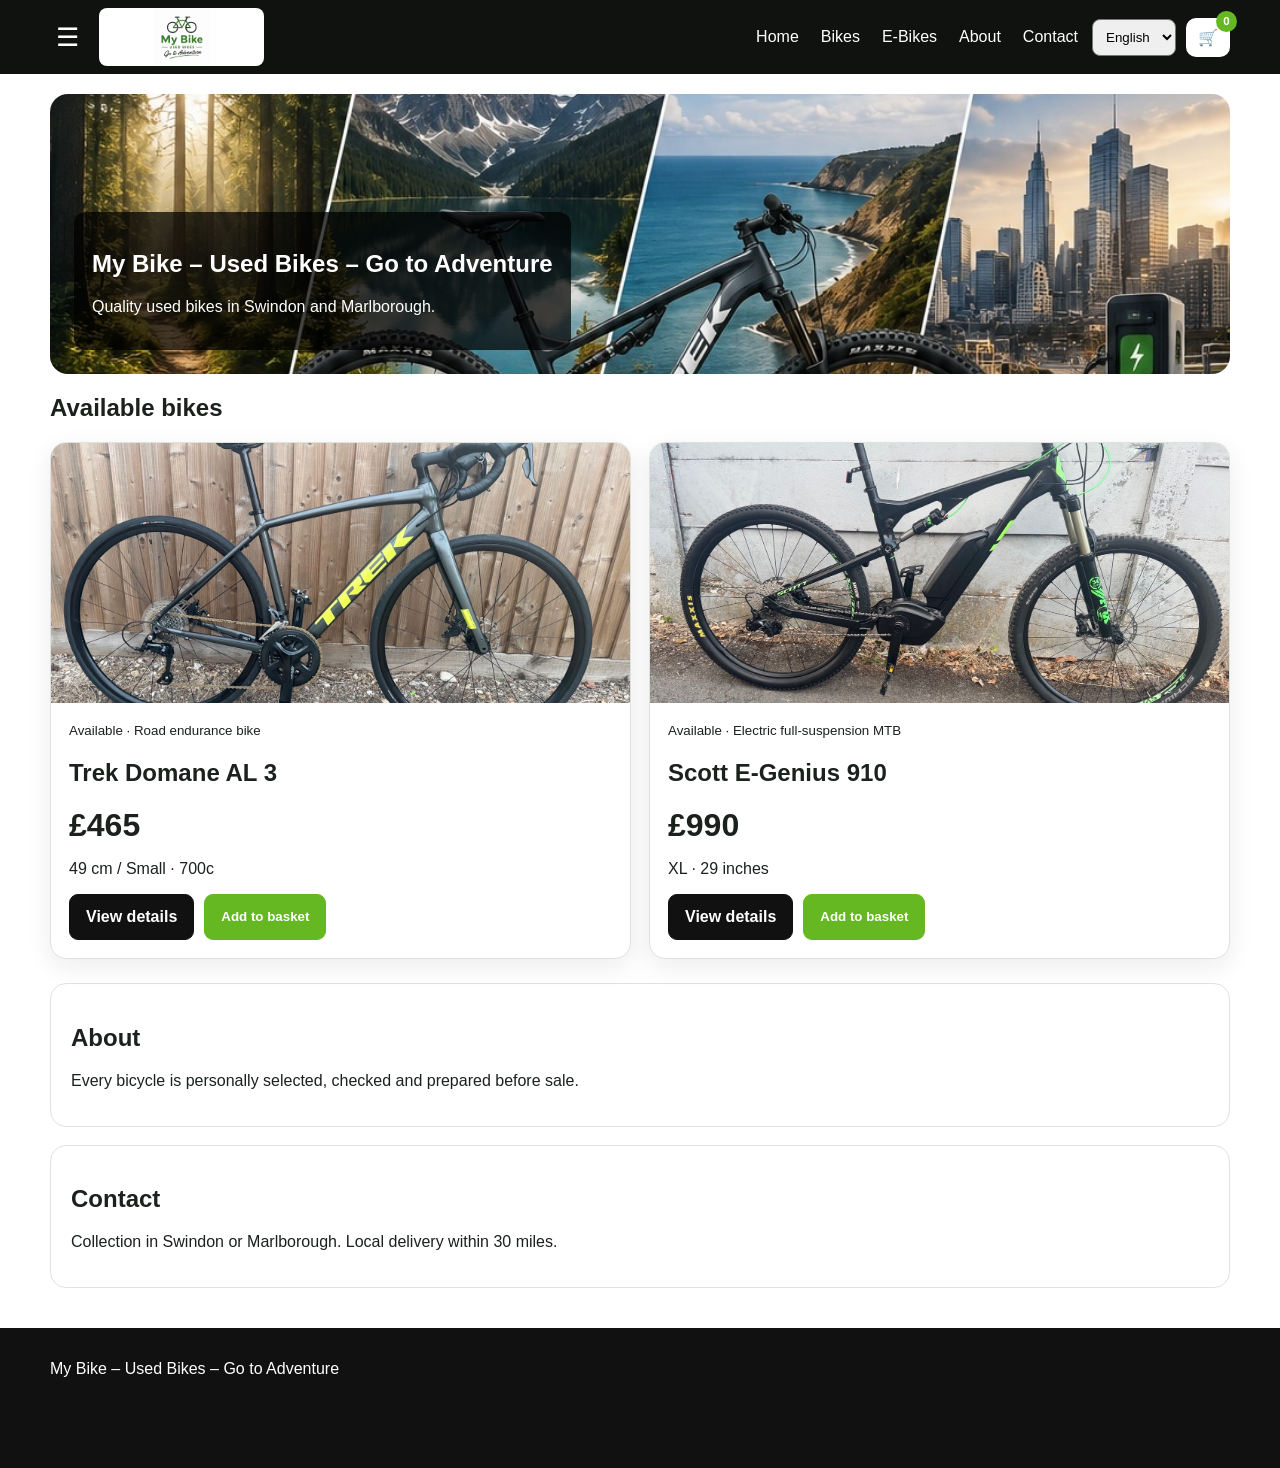
==== commit 889a8a27: "Add files via upload" ====
--- a/index.html
+++ b/index.html
@@ -1 +1 @@
-<!doctype html><html><head><meta charset="utf-8"><meta name="viewport" content="width=device-width,initial-scale=1"><title>My Bike</title><link rel="stylesheet" href="style.css"><script src="products.js"></script><script src="app.js"></script></head><body><main class="wrap"><section class="hero"><img src="assets/four-landscapes-natural.jpg" alt="Adventure landscapes"><div class="hero-copy"><h1>My Bike – Used Bikes – Go to Adventure</h1><p>Quality used bikes in Swindon and Marlborough.</p></div></section><section id="bikes"><h2>Available bikes</h2><div id="productGrid" class="grid"></div></section><section id="about" class="panel" style="margin-top:24px"><h2>About</h2><p>Every bicycle is personally selected, checked and prepared before sale.</p></section><section id="contact" class="panel" style="margin-top:18px"><h2>Contact</h2><p>Collection in Swindon or Marlborough. Local delivery within 30 miles.</p></section></main><footer><div class="wrap">My Bike – Used Bikes – Go to Adventure</div></footer><script>initCommon();document.getElementById('productGrid').innerHTML=PRODUCTS.map(p=>`<article class="card" id="${p.category==='E-Bikes'?'ebikes':''}"><img src="${p.images[0]}" alt="${p.name}"><div class="card-body"><small>${t(p.status)} · ${p.type}</small><h2>${p.name}</h2><div class="price">£${p.price}</div><p>${p.size} · ${p.wheels}</p><div class="actions"><a class="btn dark" href="product.html?id=${p.id}">${t('View details')}</a><button class="btn primary" onclick="addToCart('${p.id}')">${t('Add to basket')}</button></div></div></article>`).join('');</script></body></html>+<!doctype html><html><head><meta charset="utf-8"><meta name="viewport" content="width=device-width,initial-scale=1"><title>My Bike</title><link rel="stylesheet" href="style.css"><script src="products.js"></script><script src="app.js"></script></head><body><main class="wrap"><section class="hero"><img src="four-landscapes-natural.jpg" alt="Adventure landscapes"><div class="hero-copy"><h1>My Bike – Used Bikes – Go to Adventure</h1><p>Quality used bikes in Swindon and Marlborough.</p></div></section><section id="bikes"><h2>Available bikes</h2><div id="productGrid" class="grid"></div></section><section id="about" class="panel" style="margin-top:24px"><h2>About</h2><p>Every bicycle is personally selected, checked and prepared before sale.</p></section><section id="contact" class="panel" style="margin-top:18px"><h2>Contact</h2><p>Collection in Swindon or Marlborough. Local delivery within 30 miles.</p></section></main><footer><div class="wrap">My Bike – Used Bikes – Go to Adventure</div></footer><script>initCommon();document.getElementById('productGrid').innerHTML=PRODUCTS.map(p=>`<article class="card" id="${p.category==='E-Bikes'?'ebikes':''}"><img src="${p.images[0]}" alt="${p.name}"><div class="card-body"><small>${t(p.status)} · ${p.type}</small><h2>${p.name}</h2><div class="price">£${p.price}</div><p>${p.size} · ${p.wheels}</p><div class="actions"><a class="btn dark" href="product.html?id=${p.id}">${t('View details')}</a><button class="btn primary" onclick="addToCart('${p.id}')">${t('Add to basket')}</button></div></div></article>`).join('');</script></body></html>
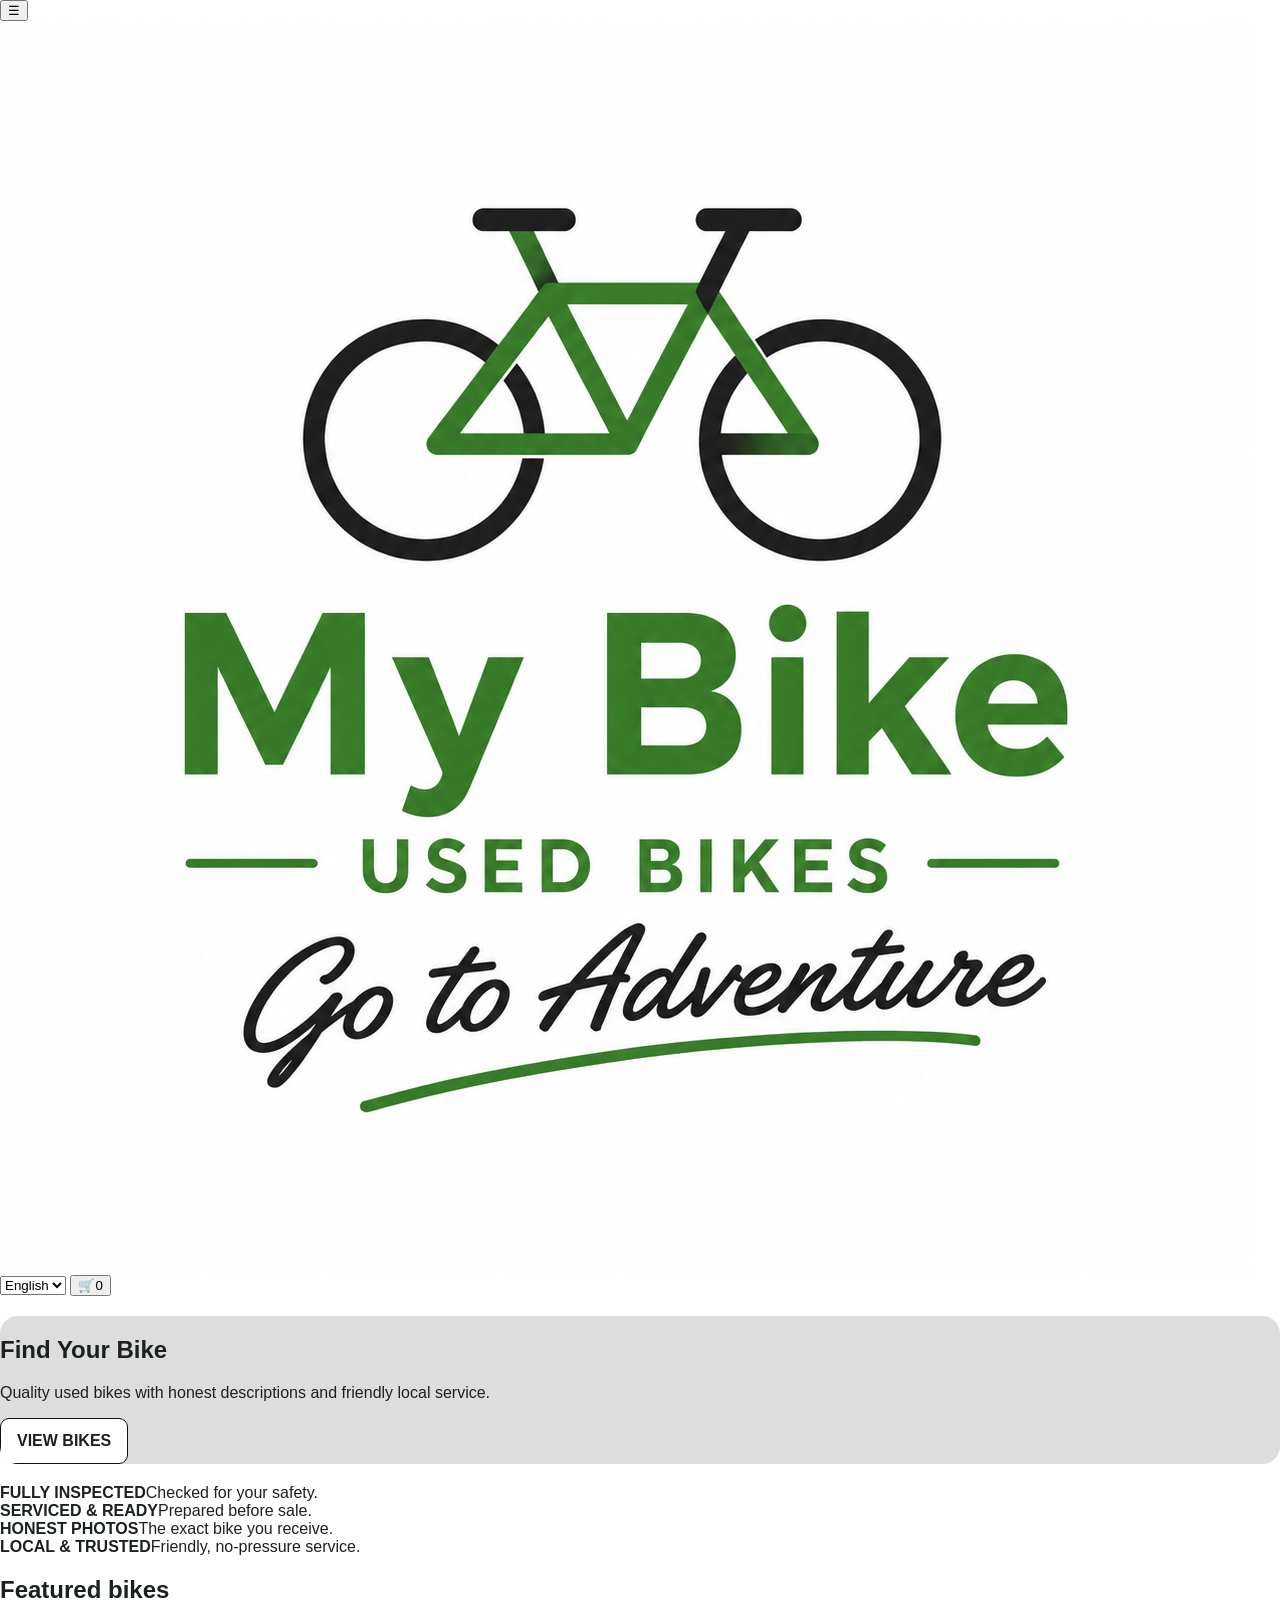
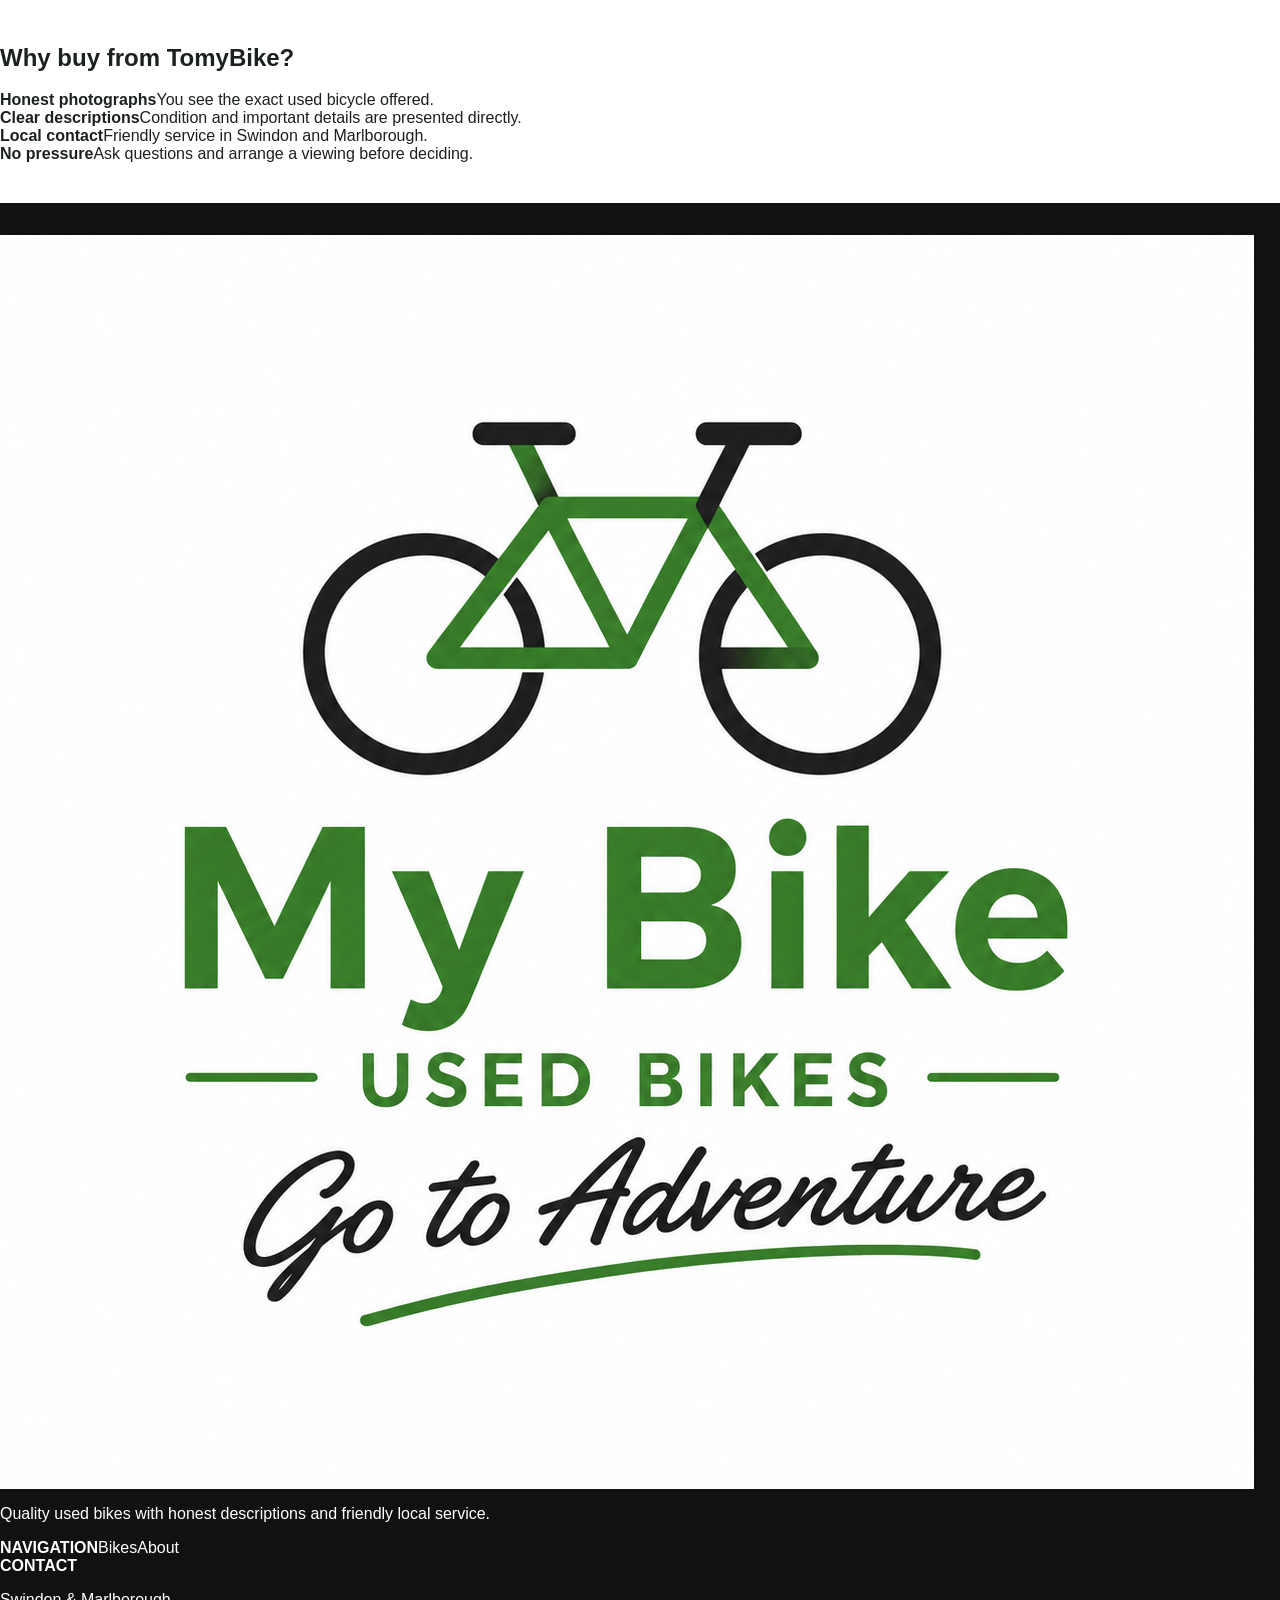
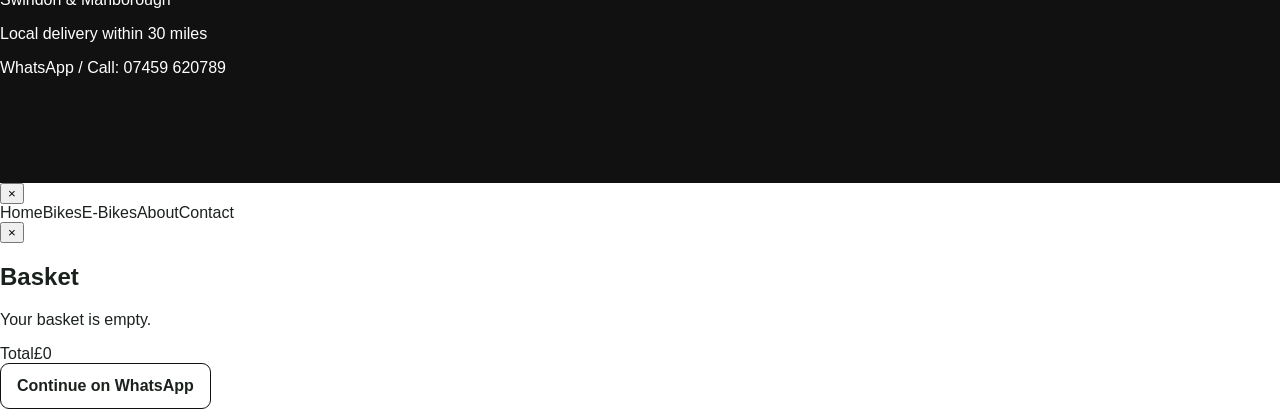
==== commit fc09a7ad: "Add files via upload" ====
--- a/index.html
+++ b/index.html
@@ -1 +1,37 @@
-<!doctype html><html><head><meta charset="utf-8"><meta name="viewport" content="width=device-width,initial-scale=1"><title>My Bike</title><link rel="stylesheet" href="style.css"><script src="products.js"></script><script src="app.js"></script></head><body><main class="wrap"><section class="hero"><img src="four-landscapes-natural.jpg" alt="Adventure landscapes"><div class="hero-copy"><h1>My Bike – Used Bikes – Go to Adventure</h1><p>Quality used bikes in Swindon and Marlborough.</p></div></section><section id="bikes"><h2>Available bikes</h2><div id="productGrid" class="grid"></div></section><section id="about" class="panel" style="margin-top:24px"><h2>About</h2><p>Every bicycle is personally selected, checked and prepared before sale.</p></section><section id="contact" class="panel" style="margin-top:18px"><h2>Contact</h2><p>Collection in Swindon or Marlborough. Local delivery within 30 miles.</p></section></main><footer><div class="wrap">My Bike – Used Bikes – Go to Adventure</div></footer><script>initCommon();document.getElementById('productGrid').innerHTML=PRODUCTS.map(p=>`<article class="card" id="${p.category==='E-Bikes'?'ebikes':''}"><img src="${p.images[0]}" alt="${p.name}"><div class="card-body"><small>${t(p.status)} · ${p.type}</small><h2>${p.name}</h2><div class="price">£${p.price}</div><p>${p.size} · ${p.wheels}</p><div class="actions"><a class="btn dark" href="product.html?id=${p.id}">${t('View details')}</a><button class="btn primary" onclick="addToCart('${p.id}')">${t('Add to basket')}</button></div></div></article>`).join('');</script></body></html>+<!doctype html><html lang="en"><head><meta charset="utf-8"><meta name="viewport" content="width=device-width,initial-scale=1"><title>My Bike – Used Bikes</title><link rel="stylesheet" href="style.css"></head><body>
+<header class="site-top"><div class="top-stack">
+  <button class="icon-btn" data-open-menu aria-label="Menu">☰</button>
+  <a href="index.html"><img class="hero-logo" src="my-bike-clean-logo.png" alt="My Bike – Used Bikes – Go to Adventure"></a>
+  <div class="top-actions">
+    <select data-lang-select aria-label="Language"><option value="en">English</option><option value="pl">Polski</option></select>
+    <button class="icon-btn" data-open-cart aria-label="Basket">🛒<span class="cart-count" data-cart-count>0</span></button>
+  </div>
+</div></header>
+
+<section class="hero"><div class="hero-box"><h1>Find Your Bike</h1><p>Quality used bikes with honest descriptions and friendly local service.</p><a class="btn" href="#bikes">VIEW BIKES</a></div></section>
+
+<section class="info-strip">
+  <div class="info-box"><b>FULLY INSPECTED</b><span>Checked for your safety.</span></div>
+  <div class="info-box"><b>SERVICED & READY</b><span>Prepared before sale.</span></div>
+  <div class="info-box"><b>HONEST PHOTOS</b><span>The exact bike you receive.</span></div>
+  <div class="info-box"><b>LOCAL & TRUSTED</b><span>Friendly, no-pressure service.</span></div>
+</section>
+
+<section class="section" id="bikes"><div class="section-head"><h2>Featured bikes</h2></div><div class="grid" id="bikeGrid"></div></section>
+
+<section class="section" id="why"><h2>Why buy from TomyBike?</h2><div class="info-strip" style="padding:0">
+  <div class="info-box"><b>Honest photographs</b><span>You see the exact used bicycle offered.</span></div>
+  <div class="info-box"><b>Clear descriptions</b><span>Condition and important details are presented directly.</span></div>
+  <div class="info-box"><b>Local contact</b><span>Friendly service in Swindon and Marlborough.</span></div>
+  <div class="info-box"><b>No pressure</b><span>Ask questions and arrange a viewing before deciding.</span></div>
+</div></section>
+
+<footer id="contact"><div class="footer-grid"><div><img src="my-bike-clean-logo.png" alt=""><p>Quality used bikes with honest descriptions and friendly local service.</p></div><div><b>NAVIGATION</b><a href="#bikes">Bikes</a><a href="#why">About</a></div><div><b>CONTACT</b><p>Swindon & Marlborough</p><p>Local delivery within 30 miles</p><p>WhatsApp / Call: 07459 620789</p></div></div></footer>
+
+<div class="site-overlay" id="siteOverlay" data-close-panels></div>
+<aside class="site-panel menu-panel" id="menuPanel"><button class="panel-close" data-close-panels>×</button><nav>
+<a href="index.html" data-i18n-simple="home">Home</a><a href="index.html#bikes" data-i18n-simple="bikes">Bikes</a><a href="index.html#bikes" data-i18n-simple="ebikes">E-Bikes</a><a href="index.html#why" data-i18n-simple="about">About</a><a href="index.html#contact" data-i18n-simple="contact">Contact</a>
+</nav></aside>
+<aside class="site-panel cart-panel" id="cartPanel"><button class="panel-close" data-close-panels>×</button><h2 data-i18n-simple="basket">Basket</h2><div id="cartItems"></div><div class="cart-total"><span data-i18n-simple="total">Total</span><span id="cartTotal">£0</span></div><a class="btn cart-wa" id="cartWhatsApp" href="#" data-i18n-simple="whatsapp">Continue on WhatsApp</a></aside>
+
+<script src="products.js"></script><script src="app.js"></script></body></html>
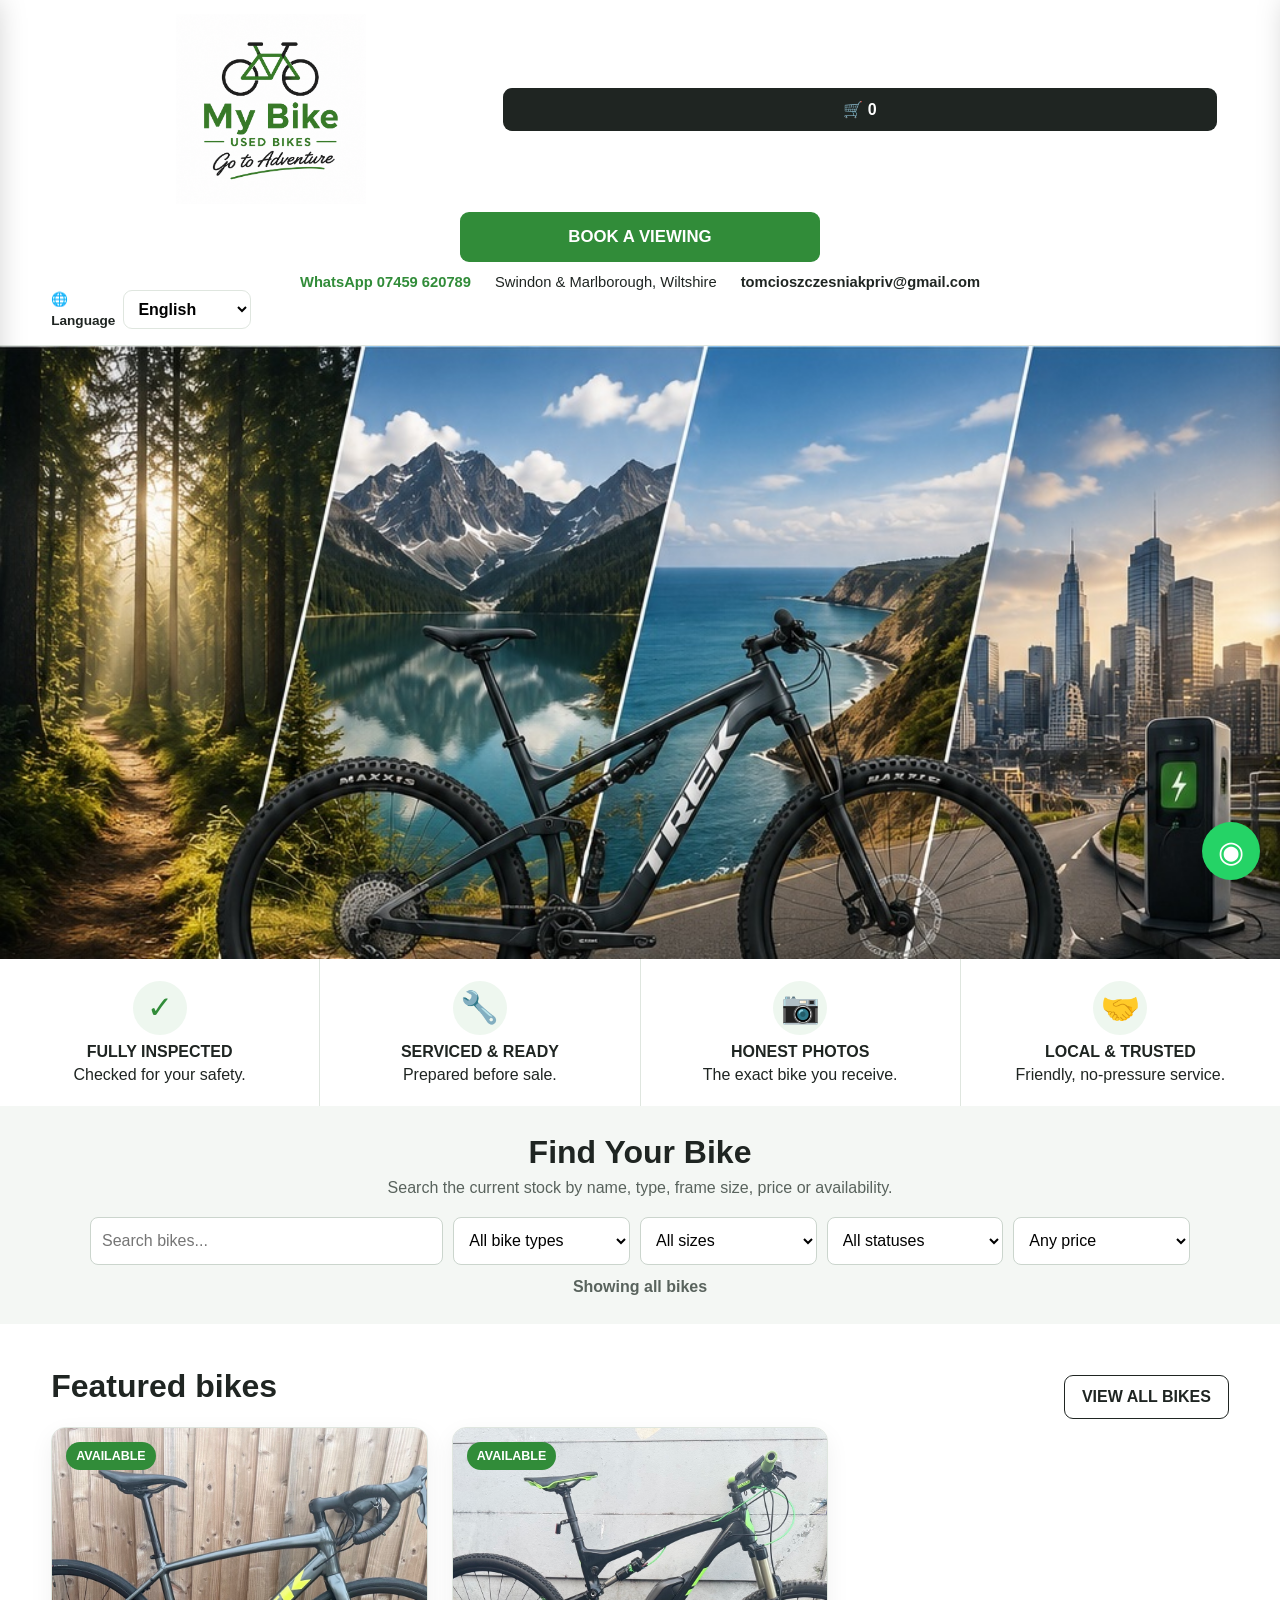
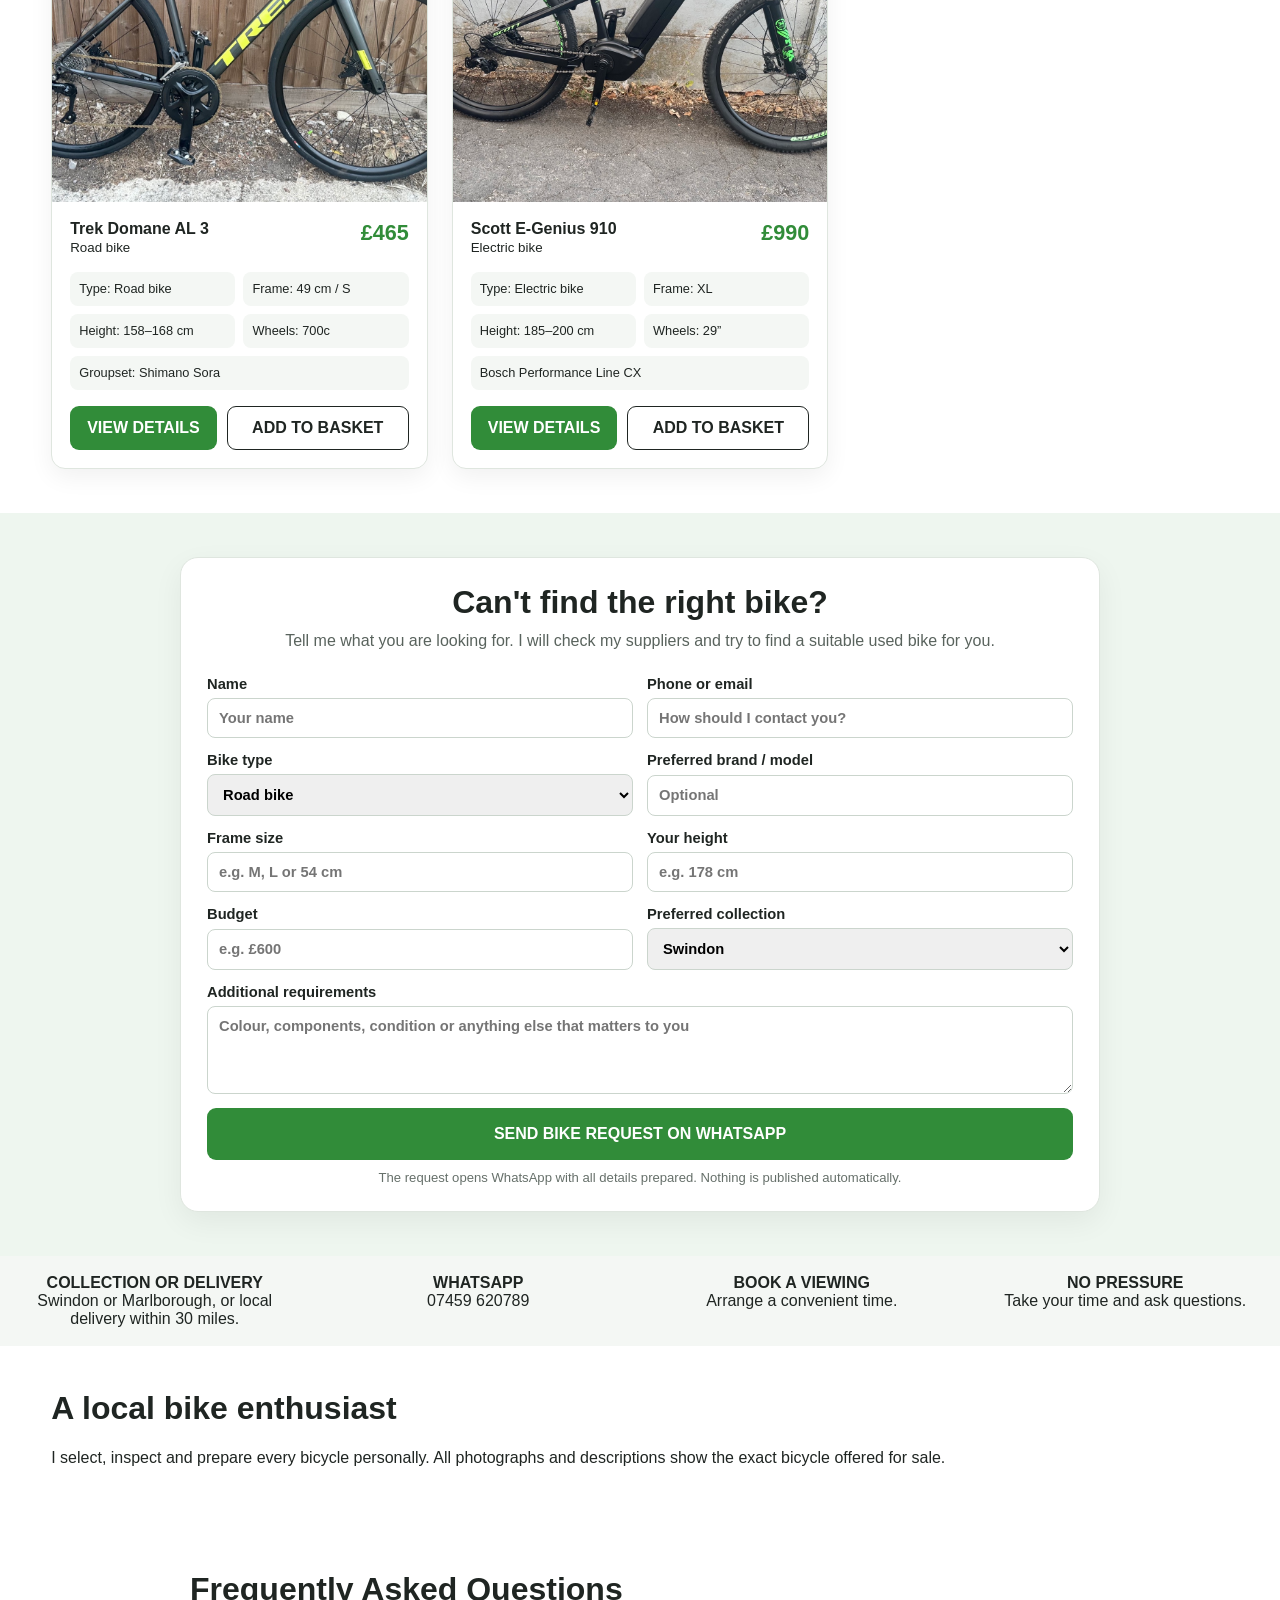
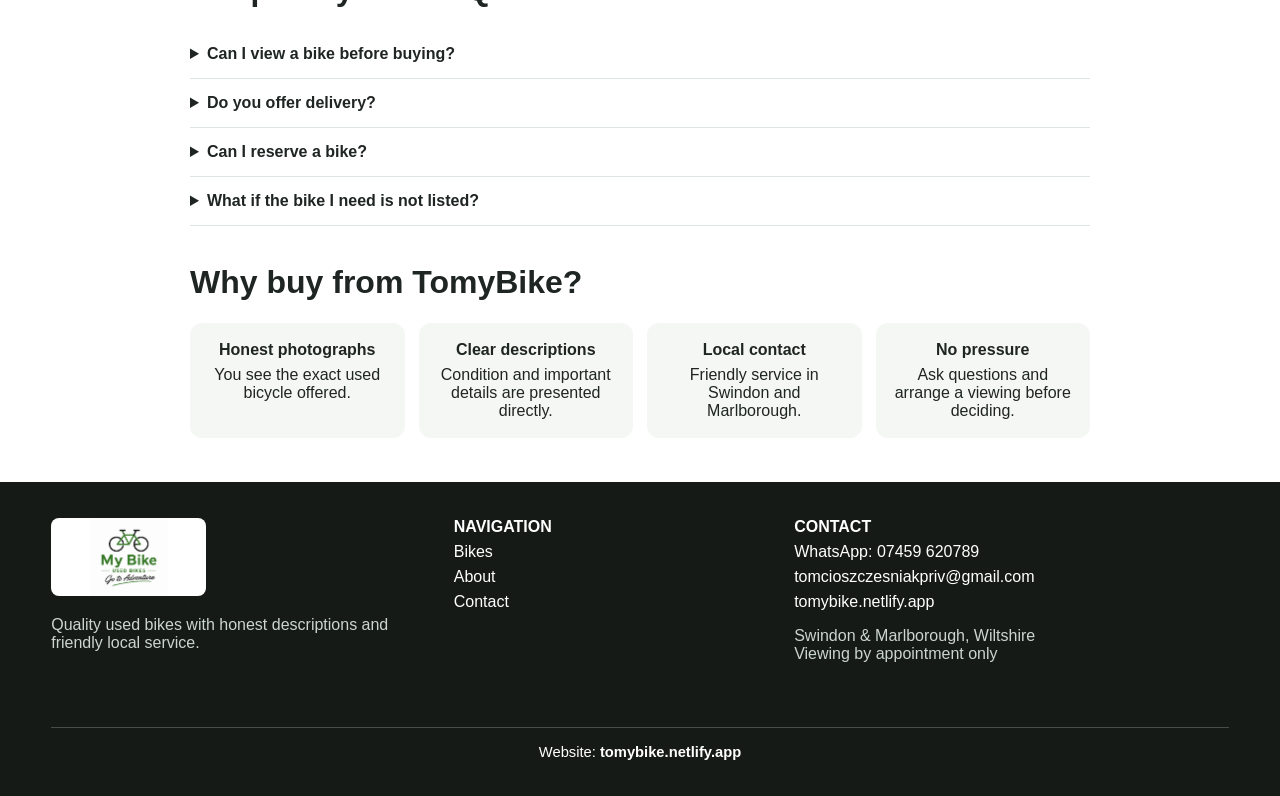
==== commit abec71e6: "Add files via upload" ====
--- a/index.html
+++ b/index.html
@@ -1,37 +1,868 @@
-<!doctype html><html lang="en"><head><meta charset="utf-8"><meta name="viewport" content="width=device-width,initial-scale=1"><title>My Bike – Used Bikes</title><link rel="stylesheet" href="style.css"></head><body>
-<header class="site-top"><div class="top-stack">
-  <button class="icon-btn" data-open-menu aria-label="Menu">☰</button>
-  <a href="index.html"><img class="hero-logo" src="my-bike-clean-logo.png" alt="My Bike – Used Bikes – Go to Adventure"></a>
-  <div class="top-actions">
-    <select data-lang-select aria-label="Language"><option value="en">English</option><option value="pl">Polski</option></select>
-    <button class="icon-btn" data-open-cart aria-label="Basket">🛒<span class="cart-count" data-cart-count>0</span></button>
-  </div>
-</div></header>
-
-<section class="hero"><div class="hero-box"><h1>Find Your Bike</h1><p>Quality used bikes with honest descriptions and friendly local service.</p><a class="btn" href="#bikes">VIEW BIKES</a></div></section>
-
-<section class="info-strip">
-  <div class="info-box"><b>FULLY INSPECTED</b><span>Checked for your safety.</span></div>
-  <div class="info-box"><b>SERVICED & READY</b><span>Prepared before sale.</span></div>
-  <div class="info-box"><b>HONEST PHOTOS</b><span>The exact bike you receive.</span></div>
-  <div class="info-box"><b>LOCAL & TRUSTED</b><span>Friendly, no-pressure service.</span></div>
+<!DOCTYPE html>
+
+<html lang="en">
+<head>
+<meta charset="utf-8"/>
+<meta content="width=device-width, initial-scale=1" name="viewport"/>
+<title>TomyBike – Used Bikes in Swindon &amp; Marlborough</title>
+<meta content="Quality used bikes in Swindon and Marlborough. Search available bikes or send a request and TomyBike will help you find the right bicycle." name="description"/>
+<style>
+:root{--green:#318c39;--dark:#1f2522;--soft:#f4f7f4;--line:#dfe6df}
+*{box-sizing:border-box}body{margin:0;font-family:Arial,Helvetica,sans-serif;color:var(--dark)}a{color:inherit;text-decoration:none}button,input,textarea,select{font:inherit}
+header{display:flex;align-items:center;gap:28px;justify-content:space-between;padding:10px 4vw;border-bottom:1px solid var(--line);position:sticky;top:0;background:#fff;z-index:10}
+.logo{width:155px;height:78px;object-fit:contain}nav{display:flex;gap:22px;align-items:center;font-weight:700}.contact-top{font-size:.9rem;line-height:1.35}.wa{color:var(--green);font-weight:800}.btn{background:var(--green);color:#fff;border:0;border-radius:9px;padding:12px 17px;font-weight:800;cursor:pointer}.btn.outline{background:#fff;color:var(--dark);border:1px solid var(--dark)}.admin{background:var(--dark)}
+.hero{position:relative;min-height:500px;background:url([data-uri]) center/cover no-repeat;display:flex;align-items:center;padding:45px 4vw;color:#fff}
+.hero:before{content:"";position:absolute;inset:0;background:linear-gradient(90deg,rgba(0,0,0,.72),rgba(0,0,0,.06) 48%,rgba(0,0,0,.05))}.hero-copy{position:relative;max-width:480px}.hero h1{font-size:clamp(2.7rem,5vw,5rem);line-height:1.02;margin:10px 0}.hero h1 span{color:#68b64d}.hero p{font-size:1.05rem;line-height:1.6}.actions{display:flex;gap:12px;flex-wrap:wrap}
+.trust{display:grid;grid-template-columns:repeat(4,1fr);gap:1px;background:var(--line)}.trust div{background:white;padding:22px;text-align:center}.trust b{display:block;margin-bottom:5px}.trust span{font-size:2rem;color:var(--green)}
+section{padding:44px 4vw}.section-head{display:flex;justify-content:space-between;align-items:center}h2{font-size:2rem;margin:0 0 22px}
+.grid{display:grid;grid-template-columns:repeat(3,minmax(0,1fr));gap:24px}
+.card{border:1px solid var(--line);border-radius:14px;overflow:hidden;background:white;box-shadow:0 8px 24px rgba(0,0,0,.06)}.photo{aspect-ratio:1/1;background:#eef3ee;position:relative;overflow:hidden}.photo img{width:100%;height:100%;object-fit:cover}.status{position:absolute;top:14px;left:14px;background:var(--green);color:white;border-radius:999px;padding:7px 10px;font-size:.78rem;font-weight:bold}.sold{background:#b82424}.info{padding:18px}.title-row{display:flex;justify-content:space-between;gap:10px}.price{font-size:1.35rem;font-weight:900;color:var(--green)}.specs{display:grid;grid-template-columns:repeat(3,1fr);gap:8px;margin:16px 0;font-size:.83rem}.specs span{background:var(--soft);padding:9px;border-radius:8px}.card-actions{display:flex;gap:10px}.card-actions button{flex:1}
+.bottom-info{display:grid;grid-template-columns:repeat(4,1fr);gap:14px;background:var(--soft)}.bottom-info div{padding:18px;text-align:center}
+footer{background:#151a17;color:white;padding:36px 4vw;display:grid;grid-template-columns:1.2fr 1fr 1.4fr;gap:30px}footer .logo{background:white;border-radius:8px}footer p{color:#ccd5cf}footer a{display:block;margin:7px 0}
+.modal{display:none;position:fixed;inset:0;background:rgba(0,0,0,.55);z-index:30;padding:18px;overflow:auto}.modal.open{display:block}.panel{max-width:760px;margin:25px auto;background:white;border-radius:18px;padding:24px}.panel-head{display:flex;justify-content:space-between;align-items:center}.close{font-size:28px;background:none;border:0;cursor:pointer}form{display:grid;grid-template-columns:1fr 1fr;gap:14px}label{display:grid;gap:6px;font-weight:700}input,textarea,select{padding:11px;border:1px solid #cbd5cd;border-radius:8px}label.full,.full{grid-column:1/-1}.hint{font-size:.85rem;color:#66706a}
+.floating-wa{position:fixed;right:20px;bottom:20px;background:#25D366;color:white;width:58px;height:58px;border-radius:50%;display:grid;place-items:center;font-size:30px;box-shadow:0 8px 22px rgba(0,0,0,.22);z-index:12}
+@media(max-width:900px){nav{display:none}.grid{grid-template-columns:1fr 1fr}.trust,.bottom-info{grid-template-columns:1fr 1fr}footer{grid-template-columns:1fr}}
+@media(max-width:620px){header{padding:8px 14px}.logo{width:118px;height:62px}.contact-top{font-size:.76rem}.hero{min-height:380px;padding:30px 18px}.hero h1{font-size:2.7rem}.grid{grid-template-columns:1fr}.trust{grid-template-columns:repeat(2,1fr)}.photo{aspect-ratio:1/1}form{grid-template-columns:1fr}label.full,.full{grid-column:1}.section-head{align-items:flex-start;gap:12px;flex-direction:column}}
+
+/* Updated stacked mobile-first header */
+.top-stack{
+  position:static;
+  display:block;
+  padding:14px 4vw 16px;
+  background:#fff;
+  border-bottom:1px solid var(--line);
+}
+.top-row{
+  display:grid;
+  grid-template-columns:auto 1fr auto;
+  align-items:center;
+  gap:12px;
+}
+.hero-logo{
+  width:min(440px,72vw);
+  height:auto;
+  max-height:190px;
+  object-fit:contain;
+  justify-self:center;
+}
+.booking-row{
+  display:flex;
+  justify-content:center;
+  margin-top:8px;
+}
+.booking-main{
+  min-width:min(360px,90vw);
+  font-size:1.05rem;
+  padding:15px 22px;
+}
+.contact-row{
+  margin-top:12px;
+  display:flex;
+  justify-content:center;
+  gap:16px 24px;
+  align-items:center;
+  flex-wrap:wrap;
+  text-align:center;
+  font-size:.92rem;
+}
+.contact-row a{
+  font-weight:700;
+}
+.four-scenes{
+  position:relative;
+  min-height:520px;
+  padding:0;
+  display:grid;
+  grid-template-columns:repeat(4,1fr);
+  overflow:hidden;
+  color:white;
+}
+.four-scenes:before{display:none}
+.scene{
+  position:relative;
+  min-width:0;
+  background-size:cover;
+  background-position:center;
+  border-right:2px solid rgba(255,255,255,.45);
+}
+.scene:last-of-type{border-right:0}
+.scene:after{
+  content:"";
+  position:absolute;
+  inset:0;
+  background:linear-gradient(to top,rgba(0,0,0,.28),rgba(0,0,0,.02) 55%);
+}
+.scene-label{
+  position:absolute;
+  left:10px;
+  bottom:10px;
+  z-index:2;
+  font-size:.72rem;
+  font-weight:700;
+  letter-spacing:.02em;
+  background:rgba(0,0,0,.38);
+  padding:4px 7px;
+  border-radius:6px;
+}
+.scene-forest{
+  background-image:
+    linear-gradient(rgba(9,43,23,.08),rgba(9,43,23,.08)),
+    url("data:image/svg+xml,%3Csvg xmlns='http://www.w3.org/2000/svg' viewBox='0 0 400 700'%3E%3Cdefs%3E%3ClinearGradient id='a' x1='0' y1='0' x2='0' y2='1'%3E%3Cstop stop-color='%234f7a55'/%3E%3Cstop offset='1' stop-color='%23162d20'/%3E%3C/linearGradient%3E%3C/defs%3E%3Crect width='400' height='700' fill='url(%23a)'/%3E%3Cg fill='%23112718'%3E%3Cpath d='M30 620L95 180l45 440z'/%3E%3Cpath d='M120 650l70-520 55 520z'/%3E%3Cpath d='M245 650l65-470 50 470z'/%3E%3C/g%3E%3Cpath d='M180 700Q185 500 260 250' stroke='%23c7b58c' stroke-width='45' fill='none'/%3E%3C/svg%3E");
+}
+.scene-mountains{
+  background-image:
+    url("data:image/svg+xml,%3Csvg xmlns='http://www.w3.org/2000/svg' viewBox='0 0 400 700'%3E%3Crect width='400' height='700' fill='%239ec7d7'/%3E%3Cpath d='M0 430L105 180l85 170 80-230 130 310v270H0z' fill='%235b7484'/%3E%3Cpath d='M96 205l18 42 18-30 32 64' fill='none' stroke='%23fff' stroke-width='12'/%3E%3Cpath d='M0 470Q200 420 400 480v220H0z' fill='%236ba0b8'/%3E%3Cpath d='M0 555Q180 490 400 555' stroke='%23d6eef4' stroke-width='6' fill='none'/%3E%3C/svg%3E");
+}
+.scene-sea{
+  background-image:
+    url("data:image/svg+xml,%3Csvg xmlns='http://www.w3.org/2000/svg' viewBox='0 0 400 700'%3E%3Crect width='400' height='700' fill='%23a9d5e8'/%3E%3Crect y='340' width='400' height='360' fill='%234f9fc0'/%3E%3Cpath d='M0 500Q130 430 250 470t150 0v230H0z' fill='%23d7c18b'/%3E%3Cpath d='M0 380Q80 350 160 382t160 0 80 0' stroke='%23fff' stroke-width='10' fill='none'/%3E%3Cpath d='M40 700Q160 520 350 430' stroke='%23444' stroke-width='58' fill='none'/%3E%3Cpath d='M40 700Q160 520 350 430' stroke='%23fff' stroke-width='5' stroke-dasharray='20 20' fill='none'/%3E%3C/svg%3E");
+}
+.scene-city{
+  background-image:
+    url("data:image/svg+xml,%3Csvg xmlns='http://www.w3.org/2000/svg' viewBox='0 0 400 700'%3E%3Cdefs%3E%3ClinearGradient id='s' x1='0' y1='0' x2='0' y2='1'%3E%3Cstop stop-color='%23f2aa6d'/%3E%3Cstop offset='1' stop-color='%23384a5d'/%3E%3C/linearGradient%3E%3C/defs%3E%3Crect width='400' height='700' fill='url(%23s)'/%3E%3Cg fill='%23262d36'%3E%3Crect x='25' y='250' width='75' height='300'/%3E%3Crect x='110' y='150' width='90' height='400'/%3E%3Crect x='215' y='210' width='70' height='340'/%3E%3Crect x='300' y='115' width='70' height='435'/%3E%3C/g%3E%3Crect x='220' y='430' width='72' height='160' rx='14' fill='%231b2520' stroke='%2358c64c' stroke-width='6'/%3E%3Ctext x='256' y='530' font-size='45' text-anchor='middle' fill='white'%3E%E2%9A%A1%3C/text%3E%3C/svg%3E");
+}
+.hero-mini-copy{
+  position:absolute;
+  left:50%;
+  bottom:18px;
+  transform:translateX(-50%);
+  z-index:4;
+  background:rgba(0,0,0,.58);
+  padding:8px 12px;
+  border-radius:9px;
+  display:flex;
+  gap:8px 14px;
+  align-items:center;
+  flex-wrap:wrap;
+  justify-content:center;
+  text-align:center;
+  font-size:.78rem;
+  max-width:90%;
+}
+.hero-mini-copy strong{font-size:.9rem}
+@media(max-width:900px){
+  .four-scenes{
+    grid-template-columns:repeat(4,1fr);
+    min-height:430px;
+  }
+}
+@media(max-width:620px){
+  .top-stack{padding:10px 12px 14px}
+  .top-row{grid-template-columns:42px 1fr 42px}
+  .hero-logo{
+    width:78vw;
+    max-height:160px;
+  }
+  .top-row .admin{display:none}
+  .contact-row{
+    font-size:.78rem;
+    gap:7px 12px;
+  }
+  .four-scenes{
+    min-height:390px;
+    grid-template-columns:repeat(4,1fr);
+  }
+  .scene{
+    background-position:center;
+  }
+  .scene-label{
+    font-size:.58rem;
+    left:5px;
+    right:5px;
+    bottom:8px;
+    text-align:center;
+    padding:3px 4px;
+  }
+  .hero-mini-copy{
+    bottom:40px;
+    font-size:.68rem;
+    padding:6px 8px;
+  }
+  .hero-mini-copy strong{font-size:.76rem}
+}
+
+
+/* V6: approved four-scene hero from the last mockup */
+.approved-four-scenes{
+  display:block;
+  position:relative;
+  min-height:0;
+  padding:0;
+  background:none;
+  overflow:hidden;
+}
+.approved-four-scenes:before{display:none}
+.approved-four-scenes img{
+  display:block;
+  width:100%;
+  height:auto;
+  object-fit:cover;
+}
+@media(max-width:620px){
+  .approved-four-scenes img{
+    min-height:330px;
+    object-fit:cover;
+    object-position:center;
+  }
+}
+
+
+/* TOMYBIKE MOBILE V1 — exact requested mobile structure */
+@media (max-width: 620px) {
+  body {
+    background:#fff;
+    overflow-x:hidden;
+  }
+
+  .top-stack {
+    padding:8px 12px 12px;
+    border-bottom:1px solid var(--line);
+  }
+
+  .top-row {
+    display:grid;
+    grid-template-columns:46px 1fr 46px;
+    align-items:start;
+    min-height:225px;
+  }
+
+  .menu-button {
+    display:block !important;
+    justify-self:start;
+    align-self:start;
+    font-size:34px;
+    padding:10px 4px;
+    z-index:3;
+  }
+
+  .hero-logo {
+    width:min(320px,78vw) !important;
+    height:215px !important;
+    max-height:none !important;
+    object-fit:contain !important;
+    justify-self:center;
+    align-self:start;
+    margin-top:0;
+  }
+
+  .top-row .admin {
+    display:none !important;
+  }
+
+  .booking-row {
+    margin-top:4px;
+  }
+
+  .booking-main {
+    width:min(330px,88vw);
+    min-width:0;
+    font-size:1rem;
+    padding:14px 18px;
+  }
+
+  .contact-row {
+    display:grid;
+    grid-template-columns:1fr;
+    gap:8px;
+    margin-top:12px;
+    font-size:.86rem;
+    line-height:1.35;
+  }
+
+  .contact-row a,
+  .contact-row span {
+    display:block;
+  }
+
+  .approved-four-scenes {
+    width:100%;
+    overflow:hidden;
+  }
+
+  .approved-four-scenes img {
+    width:100%;
+    height:330px;
+    object-fit:cover;
+    object-position:center;
+  }
+
+  .trust {
+    grid-template-columns:1fr 1fr;
+  }
+
+  .trust div {
+    padding:15px 10px;
+    font-size:.78rem;
+  }
+
+  .trust span {
+    font-size:1.45rem;
+  }
+
+  #bikes {
+    padding:28px 14px 36px;
+  }
+
+  .section-head {
+    align-items:center;
+    text-align:center;
+  }
+
+  .section-head h2 {
+    width:100%;
+    text-align:center;
+    font-size:1.65rem;
+    margin-bottom:12px;
+  }
+
+  .section-head .btn {
+    margin:0 auto 18px;
+  }
+
+  .grid {
+    display:flex !important;
+    flex-direction:column;
+    gap:24px;
+    align-items:center;
+  }
+
+  .card {
+    width:min(100%, 430px);
+    border-radius:16px;
+    overflow:hidden;
+    box-shadow:0 8px 26px rgba(0,0,0,.09);
+  }
+
+  .photo {
+    width:100%;
+    aspect-ratio:1/1;
+    background:#eef3ee;
+  }
+
+  .photo img {
+    width:100%;
+    height:100%;
+    object-fit:cover;
+  }
+
+  .info {
+    padding:18px 18px 20px;
+    text-align:left;
+  }
+
+  .title-row {
+    display:grid;
+    grid-template-columns:1fr auto;
+    align-items:start;
+    gap:12px;
+  }
+
+  .title-row b {
+    font-size:1.22rem;
+  }
+
+  .title-row small {
+    font-size:.95rem;
+  }
+
+  .price {
+    font-size:1.65rem;
+  }
+
+  .specs {
+    grid-template-columns:1fr;
+    gap:8px;
+  }
+
+  .specs span {
+    text-align:left;
+    padding:11px 12px;
+  }
+
+  .card-actions {
+    display:grid;
+    grid-template-columns:1fr;
+    gap:10px;
+  }
+
+  .card-actions button {
+    width:100%;
+    min-height:48px;
+  }
+
+  .bottom-info {
+    grid-template-columns:1fr;
+  }
+
+  footer {
+    grid-template-columns:1fr;
+    text-align:center;
+  }
+
+  footer .logo {
+    width:220px;
+    height:auto;
+    margin:0 auto;
+  }
+}
+
+/* Keep the desktop appearance from V6 unchanged */
+@media (min-width: 621px) {
+  .menu-button {
+    display:none;
+  }
+}
+
+
+/* Mobile V2: natural four-landscape hero between header and products */
+@media (max-width: 620px) {
+  .approved-four-scenes {
+    margin:0;
+    background:#fff;
+  }
+  .approved-four-scenes img {
+    display:block;
+    width:100%;
+    height:auto;
+    min-height:0;
+    max-height:none;
+    object-fit:contain;
+    object-position:center;
+  }
+}
+
+
+/* IMPLEMENTATION V1 — functional menu, search, filters and bike request */
+.mobile-drawer{
+  position:fixed; inset:0 auto 0 0; width:min(340px,88vw); background:#fff;
+  z-index:80; transform:translateX(-105%); transition:.25s ease;
+  box-shadow:12px 0 30px rgba(0,0,0,.22); padding:20px; overflow:auto;
+}
+.mobile-drawer.open{transform:translateX(0)}
+.drawer-backdrop{
+  position:fixed; inset:0; background:rgba(0,0,0,.48); z-index:70;
+  display:none;
+}
+.drawer-backdrop.open{display:block}
+.drawer-head{display:flex;align-items:center;justify-content:space-between;border-bottom:1px solid var(--line);padding-bottom:14px}
+.drawer-head img{width:170px;height:auto}
+.drawer-nav{display:grid;gap:6px;padding:18px 0}
+.drawer-nav a{padding:13px 12px;border-radius:9px;font-weight:800}
+.drawer-nav a:hover{background:var(--soft);color:var(--green)}
+.drawer-actions{display:grid;gap:10px;margin-top:14px}
+.search-tools{background:var(--soft);padding:28px 4vw}
+.search-wrap{max-width:1100px;margin:auto}
+.search-wrap h2{text-align:center;margin-bottom:8px}
+.search-wrap>p{text-align:center;margin:0 auto 20px;color:#59635d}
+.filters{display:grid;grid-template-columns:2fr repeat(4,1fr);gap:10px}
+.filters input,.filters select{background:#fff;min-height:48px}
+.filter-result{text-align:center;margin-top:13px;font-weight:700;color:#59635d}
+.request-section{background:#eef6ef}
+.request-box{max-width:920px;margin:auto;background:#fff;border:1px solid var(--line);border-radius:18px;padding:26px;box-shadow:0 10px 30px rgba(0,0,0,.06)}
+.request-intro{text-align:center;margin-bottom:22px}
+.request-intro h2{margin-bottom:8px}
+.request-intro p{margin:0;color:#59635d;line-height:1.55}
+.request-form{display:grid;grid-template-columns:1fr 1fr;gap:14px}
+.request-form .full{grid-column:1/-1}
+.request-form label{font-size:.92rem}
+.request-form button{min-height:52px;font-size:1rem}
+.form-note{font-size:.82rem;color:#66706a;text-align:center;margin:10px 0 0}
+.hidden-bike{display:none!important}
+.faq-section{background:#fff}
+.faq-wrap{max-width:900px;margin:auto}
+details{border-bottom:1px solid var(--line);padding:15px 0}
+summary{cursor:pointer;font-weight:800}
+details p{line-height:1.6;color:#59635d}
+.why-grid{display:grid;grid-template-columns:repeat(4,1fr);gap:14px;margin-top:22px}
+.why-grid div{background:var(--soft);border-radius:12px;padding:18px;text-align:center}
+.why-grid b{display:block;margin-bottom:7px}
+@media(max-width:900px){
+  .filters{grid-template-columns:1fr 1fr}
+  .why-grid{grid-template-columns:1fr 1fr}
+}
+@media(max-width:620px){
+  .search-tools{padding:24px 14px}
+  .filters{grid-template-columns:1fr}
+  .request-section,.faq-section{padding:30px 14px}
+  .request-box{padding:20px 15px}
+  .request-form{grid-template-columns:1fr}
+  .request-form .full{grid-column:1}
+  .why-grid{grid-template-columns:1fr}
+}
+
+/* IMPLEMENTATION V2 — approved mobile refinements */
+.trust span{display:inline-flex;align-items:center;justify-content:center;width:54px;height:54px;margin-bottom:8px;border-radius:50%;background:#eef7ef;font-size:1.95rem;line-height:1}
+.site-address{margin-top:18px;padding-top:16px;border-top:1px solid rgba(255,255,255,.22);font-size:.92rem;text-align:center;grid-column:1/-1}
+.site-address a{display:inline;font-weight:800;color:#fff}
+
+/* PRODUCT CARD V3 */
+.specs{
+  grid-template-columns:repeat(2,minmax(0,1fr));
+}
+.specs span{
+  font-size:.8rem;
+  line-height:1.25;
+}
+.specs span:last-child{
+  grid-column:1/-1;
+}
+.card-actions a.btn{
+  display:flex;
+  align-items:center;
+  justify-content:center;
+}
+@media(max-width:620px){
+  .specs{
+    grid-template-columns:1fr 1fr;
+  }
+}
+
+.lang-switcher{display:flex;align-items:center;gap:8px}
+.lang-switcher label{font-weight:800;font-size:.85rem}
+.lang-switcher select{border:1px solid #dfe6df;border-radius:9px;padding:9px 10px;background:#fff;font-weight:700}
+@media(max-width:620px){.lang-switcher label{display:none}.lang-switcher select{max-width:125px;padding:8px}}
+
+.global-cart-overlay{display:none;position:fixed;inset:0;background:rgba(0,0,0,.5);z-index:80}.global-cart-overlay.open{display:block}
+.global-cart{position:fixed;right:0;top:0;bottom:0;width:min(92vw,400px);background:#fff;z-index:90;transform:translateX(105%);transition:.25s;padding:22px;overflow:auto;box-shadow:-10px 0 30px rgba(0,0,0,.25)}.global-cart.open{transform:translateX(0)}
+.cart-line{display:grid;grid-template-columns:70px 1fr auto;gap:10px;align-items:center;border:1px solid var(--line);border-radius:10px;padding:10px;margin:10px 0}.cart-line img{width:70px;height:58px;object-fit:cover;border-radius:7px}.cart-line button{border:1px solid #111;background:#fff;border-radius:7px;padding:7px}
+.cart-total{display:flex;justify-content:space-between;font-size:1.15rem;font-weight:900;margin:18px 0}.cart-close{float:right;border:0;background:#111;color:#fff;border-radius:50%;width:40px;height:40px;font-size:1.3rem}
+</style>
+</head>
+<body>
+<div class="drawer-backdrop" id="drawerBackdrop" onclick="closeMenu()"></div>
+<aside aria-label="Mobile navigation" class="mobile-drawer" id="mobileDrawer">
+<div class="drawer-head">
+<img alt="TomyBike" src="my-bike-clean-logo.png"/>
+<button aria-label="Close menu" class="close" onclick="closeMenu()">×</button>
+</div>
+<nav class="drawer-nav">
+<a href="#bikes" onclick="closeMenu()">Bikes</a>
+<a href="#bike-search" onclick="closeMenu()">Search &amp; Filters</a>
+<a href="#bike-request" onclick="closeMenu()">Looking for a Bike?</a>
+<a href="#about" onclick="closeMenu()">About TomyBike</a>
+<a href="#faq" onclick="closeMenu()">FAQ</a>
+<a href="#contact" onclick="closeMenu()">Contact</a>
+</nav>
+<div class="drawer-actions">
+<a class="btn" href="https://wa.me/447459620789">WhatsApp</a>
+<button class="btn outline" onclick="openBooking()" type="button">Book a Viewing</button>
+</div>
+</aside>
+<header class="top-stack">
+<div class="top-row">
+<button aria-label="Open menu" class="menu-button" onclick="openMenu()">☰</button>
+<img alt="My Bike – Used Bikes – Go to Adventure" class="logo hero-logo" src="my-bike-clean-logo.png"/>
+<button class="btn admin" data-open-cart type="button">🛒 <span data-cart-count>0</span></button>
+</div>
+<div class="booking-row">
+<button class="btn booking-main" onclick="openBooking()" type="button">
+      BOOK A VIEWING
+    </button>
+</div>
+<div class="contact-row">
+<a class="wa" href="https://wa.me/447459620789">WhatsApp 07459 620789</a>
+<span>Swindon &amp; Marlborough, Wiltshire</span>
+<a href="mailto:tomcioszczesniakpriv@gmail.com">tomcioszczesniakpriv@gmail.com</a>
+</div>
+<div class="lang-switcher"><label>🌐 <span data-i18n="language">Language</span></label><select aria-label="Language" id="languageSelect">
+<option value="en">English</option>
+<option value="pl">Polski</option>
+<option value="uk">Українська</option>
+<option value="ru">Русский</option>
+<option value="de">Deutsch</option>
+<option value="es">Español</option>
+</select></div></header>
+<section aria-label="Forest, mountains, coast and city cycling scenes" class="hero approved-four-scenes">
+<img alt="Four cycling landscapes: forest, mountains and lake, coast, and city with e-bike charging" src="four-landscapes-natural.jpg"/>
 </section>
-
-<section class="section" id="bikes"><div class="section-head"><h2>Featured bikes</h2></div><div class="grid" id="bikeGrid"></div></section>
-
-<section class="section" id="why"><h2>Why buy from TomyBike?</h2><div class="info-strip" style="padding:0">
-  <div class="info-box"><b>Honest photographs</b><span>You see the exact used bicycle offered.</span></div>
-  <div class="info-box"><b>Clear descriptions</b><span>Condition and important details are presented directly.</span></div>
-  <div class="info-box"><b>Local contact</b><span>Friendly service in Swindon and Marlborough.</span></div>
-  <div class="info-box"><b>No pressure</b><span>Ask questions and arrange a viewing before deciding.</span></div>
-</div></section>
-
-<footer id="contact"><div class="footer-grid"><div><img src="my-bike-clean-logo.png" alt=""><p>Quality used bikes with honest descriptions and friendly local service.</p></div><div><b>NAVIGATION</b><a href="#bikes">Bikes</a><a href="#why">About</a></div><div><b>CONTACT</b><p>Swindon & Marlborough</p><p>Local delivery within 30 miles</p><p>WhatsApp / Call: 07459 620789</p></div></div></footer>
-
-<div class="site-overlay" id="siteOverlay" data-close-panels></div>
-<aside class="site-panel menu-panel" id="menuPanel"><button class="panel-close" data-close-panels>×</button><nav>
-<a href="index.html" data-i18n-simple="home">Home</a><a href="index.html#bikes" data-i18n-simple="bikes">Bikes</a><a href="index.html#bikes" data-i18n-simple="ebikes">E-Bikes</a><a href="index.html#why" data-i18n-simple="about">About</a><a href="index.html#contact" data-i18n-simple="contact">Contact</a>
-</nav></aside>
-<aside class="site-panel cart-panel" id="cartPanel"><button class="panel-close" data-close-panels>×</button><h2 data-i18n-simple="basket">Basket</h2><div id="cartItems"></div><div class="cart-total"><span data-i18n-simple="total">Total</span><span id="cartTotal">£0</span></div><a class="btn cart-wa" id="cartWhatsApp" href="#" data-i18n-simple="whatsapp">Continue on WhatsApp</a></aside>
-
+<div class="trust">
+<div><span>✓</span><b>FULLY INSPECTED</b>Checked for your safety.</div>
+<div><span>🔧</span><b>SERVICED &amp; READY</b>Prepared before sale.</div>
+<div><span>📷</span><b>HONEST PHOTOS</b>The exact bike you receive.</div>
+<div><span>🤝</span><b>LOCAL &amp; TRUSTED</b>Friendly, no-pressure service.</div>
+</div>
+<section class="search-tools" id="bike-search">
+<div class="search-wrap">
+<h2>Find Your Bike</h2>
+<p>Search the current stock by name, type, frame size, price or availability.</p>
+<div class="filters">
+<input aria-label="Search bikes" data-i18n-placeholder="search" id="bikeSearch" placeholder="Search brand or model…" type="search"/>
+<select aria-label="Bike type" id="typeFilter">
+<option value="">All bike types</option>
+<option>Road bike</option><option>Mountain bike</option><option>Gravel bike</option>
+<option>Hybrid bike</option><option>Electric bike</option>
+</select>
+<select aria-label="Frame size" id="sizeFilter">
+<option value="">All sizes</option><option>S</option><option>M</option><option>L</option><option>XL</option>
+</select>
+<select aria-label="Availability" id="statusFilter">
+<option value="">All statuses</option><option>AVAILABLE</option><option>RESERVED</option>
+<option>COMING SOON</option><option>SOLD</option>
+</select>
+<select aria-label="Maximum price" id="priceFilter">
+<option value="">Any price</option><option value="500">Up to £500</option>
+<option value="750">Up to £750</option><option value="1000">Up to £1,000</option>
+<option value="1500">Up to £1,500</option>
+</select>
+</div>
+<div class="filter-result" id="filterResult">Showing all bikes</div>
+</div>
+</section>
+<section id="bikes">
+<div class="section-head"><h2>Featured bikes</h2><button class="btn outline">VIEW ALL BIKES</button></div>
+<div class="grid" id="bikeGrid"></div>
+</section>
+<section class="request-section" id="bike-request">
+<div class="request-box">
+<div class="request-intro">
+<h2>Can't find the right bike?</h2>
+<p>Tell me what you are looking for. I will check my suppliers and try to find a suitable used bike for you.</p>
+</div>
+<form class="request-form" id="bikeRequestForm">
+<label>Name<input name="customerName" placeholder="Your name" required=""/></label>
+<label>Phone or email<input name="contact" placeholder="How should I contact you?" required=""/></label>
+<label>Bike type<select name="bikeType">
+<option>Road bike</option><option>Mountain bike</option><option>Gravel bike</option>
+<option>Hybrid bike</option><option>Electric bike</option><option>Kids bike</option><option>Other</option>
+</select></label>
+<label>Preferred brand / model<input name="brandModel" placeholder="Optional"/></label>
+<label>Frame size<input name="frameSize" placeholder="e.g. M, L or 54 cm"/></label>
+<label>Your height<input name="height" placeholder="e.g. 178 cm"/></label>
+<label>Budget<input name="budget" placeholder="e.g. £600"/></label>
+<label>Preferred collection<select name="location"><option>Swindon</option><option>Marlborough</option><option>Local delivery</option><option>UK delivery</option></select></label>
+<label class="full">Additional requirements<textarea name="details" placeholder="Colour, components, condition or anything else that matters to you" rows="4"></textarea></label>
+<button class="btn full" type="submit">SEND BIKE REQUEST ON WHATSAPP</button>
+</form>
+<p class="form-note">The request opens WhatsApp with all details prepared. Nothing is published automatically.</p>
+</div>
+</section>
+<div class="bottom-info">
+<div><b>COLLECTION OR DELIVERY</b><br/>Swindon or Marlborough, or local delivery within 30 miles.</div>
+<div><b>WHATSAPP</b><br/><a href="https://wa.me/447459620789">07459 620789</a></div>
+<div><b>BOOK A VIEWING</b><br/>Arrange a convenient time.</div>
+<div><b>NO PRESSURE</b><br/>Take your time and ask questions.</div>
+</div>
+<section id="about"><h2>A local bike enthusiast</h2><p>I select, inspect and prepare every bicycle personally. All photographs and descriptions show the exact bicycle offered for sale.</p></section>
+<section class="faq-section" id="faq">
+<div class="faq-wrap">
+<h2>Frequently Asked Questions</h2>
+<details><summary>Can I view a bike before buying?</summary><p>Yes. Viewings are by appointment in Swindon or Marlborough.</p></details>
+<details><summary>Do you offer delivery?</summary><p>Local delivery within approximately 30 miles can be arranged. UK delivery may also be available depending on the bicycle.</p></details>
+<details><summary>Can I reserve a bike?</summary><p>Send a WhatsApp message or use Book a Viewing. A reservation is confirmed only after TomyBike replies.</p></details>
+<details><summary>What if the bike I need is not listed?</summary><p>Use the Looking for a Bike form. TomyBike can check suppliers for a suitable model, size and budget.</p></details>
+<h2 style="margin-top:38px">Why buy from TomyBike?</h2>
+<div class="why-grid">
+<div><b>Honest photographs</b><span>You see the exact used bicycle offered.</span></div>
+<div><b>Clear descriptions</b><span>Condition and important details are presented directly.</span></div>
+<div><b>Local contact</b><span>Friendly service in Swindon and Marlborough.</span></div>
+<div><b>No pressure</b><span>Ask questions and arrange a viewing before deciding.</span></div>
+</div>
+</div>
+</section>
+<footer id="contact">
+<div><img alt="My Bike – Used Bikes – Go to Adventure" class="logo" src="my-bike-clean-logo.png"/><p>Quality used bikes with honest descriptions and friendly local service.</p></div>
+<div><b>NAVIGATION</b><a href="#bikes">Bikes</a><a href="#about">About</a><a href="#contact">Contact</a></div>
+<div><b>CONTACT</b><a href="https://wa.me/447459620789">WhatsApp: 07459 620789</a><a href="mailto:tomcioszczesniakpriv@gmail.com">tomcioszczesniakpriv@gmail.com</a><a href="https://tomybike.netlify.app">tomybike.netlify.app</a><p>Swindon &amp; Marlborough, Wiltshire<br/>Viewing by appointment only</p></div>
+<div class="site-address">Website: <a href="https://tomybike.netlify.app">tomybike.netlify.app</a></div></footer>
+<a aria-label="Contact on WhatsApp" class="floating-wa" href="https://wa.me/447459620789">◉</a>
+<div class="modal" id="bookingModal">
+<div class="panel">
+<div class="panel-head"><div><h2>Book a Viewing</h2><p class="hint">Choose the basic details and continue on WhatsApp.</p></div><button class="close" onclick="closeBooking()">×</button></div>
+<form id="bookingForm">
+<label>Your name<input name="name" required=""/></label>
+<label>Bike model<input name="bike" placeholder="Which bike would you like to see?"/></label>
+<label>Preferred location<select name="location"><option>Swindon</option><option>Marlborough</option></select></label>
+<label>Preferred date<input name="date" type="date"/></label>
+<label class="full">Preferred time / message<textarea name="message" rows="3"></textarea></label>
+<button class="btn full" type="submit">CONTINUE ON WHATSAPP</button>
+</form>
+</div>
+</div>
+<div class="modal" id="adminModal">
+<div class="panel">
+<div class="panel-head"><div><h2>Simple Admin Panel</h2><p class="hint">Demonstration panel. Added bikes are saved only in this browser until a real database is connected.</p></div><button class="close" onclick="closeAdmin()">×</button></div>
+<form id="bikeForm">
+<label>Brand and model<input name="name" placeholder="e.g. Trek Domane AL 3" required=""/></label>
+<label>Price<input name="price" placeholder="e.g. £465" required=""/></label>
+<label>Category<select name="category"><option>Road bike</option><option>Mountain bike</option><option>Gravel bike</option><option>Hybrid bike</option><option>Electric bike</option></select></label>
+<label>Status<select name="status"><option>AVAILABLE</option><option>RESERVED</option><option>SOLD</option></select></label>
+<label>Frame size<input name="size" placeholder="e.g. M / 54 cm"/></label>
+<label>Groupset<input name="groupset" placeholder="e.g. Shimano Sora"/></label>
+<label>Wheel size<input name="wheels" placeholder='e.g. 700c or 29"'/></label>
+<label>Photo<input accept="image/*" name="photo" type="file"/></label>
+<label class="full">Short description<textarea name="description" rows="3"></textarea></label>
+<button class="btn full" type="submit">PUBLISH BIKE</button>
+</form>
+</div>
+</div>
+<script>
+const adminModal=document.getElementById('adminModal');
+const bookingModal=document.getElementById('bookingModal');
+function openAdmin(){adminModal.classList.add('open')}
+function closeAdmin(){adminModal.classList.remove('open')}
+function openBooking(){bookingModal.classList.add('open')}
+function closeBooking(){bookingModal.classList.remove('open')}
+function openMenu(){
+  document.getElementById('mobileDrawer').classList.add('open');
+  document.getElementById('drawerBackdrop').classList.add('open');
+  document.body.style.overflow='hidden';
+}
+function closeMenu(){
+  document.getElementById('mobileDrawer').classList.remove('open');
+  document.getElementById('drawerBackdrop').classList.remove('open');
+  document.body.style.overflow='';
+}
+function whatsappUrl(message){
+  return 'https://wa.me/447459620789?text='+encodeURIComponent(message);
+}
+document.getElementById('bookingForm').addEventListener('submit',e=>{
+  e.preventDefault();
+  const f=new FormData(e.target);
+  const msg=`Hello TomyBike, I would like to book a viewing.
+Name: ${f.get('name')}
+Bike: ${f.get('bike')||'Not specified'}
+Location: ${f.get('location')}
+Preferred date: ${f.get('date')||'Flexible'}
+Time / message: ${f.get('message')||'Flexible'}`;
+  window.location.href=whatsappUrl(msg);
+});
+document.getElementById('bikeRequestForm').addEventListener('submit',e=>{
+  e.preventDefault();
+  const f=new FormData(e.target);
+  const msg=`Hello TomyBike, I am looking for a bike.
+Name: ${f.get('customerName')}
+Contact: ${f.get('contact')}
+Bike type: ${f.get('bikeType')}
+Brand / model: ${f.get('brandModel')||'Open to suggestions'}
+Frame size: ${f.get('frameSize')||'Not sure'}
+My height: ${f.get('height')||'Not provided'}
+Budget: ${f.get('budget')||'Not provided'}
+Collection / delivery: ${f.get('location')}
+Additional requirements: ${f.get('details')||'None'}`;
+  window.location.href=whatsappUrl(msg);
+});
+function applyBikeFilters(){
+  const q=document.getElementById('bikeSearch').value.trim().toLowerCase();
+  const type=document.getElementById('typeFilter').value;
+  const size=document.getElementById('sizeFilter').value;
+  const status=document.getElementById('statusFilter').value;
+  const maxPrice=Number(document.getElementById('priceFilter').value||0);
+  const cards=[...document.querySelectorAll('#bikeGrid .card')];
+  let visible=0;
+  cards.forEach(card=>{
+    const name=(card.dataset.name||card.innerText).toLowerCase();
+    const cardPrice=Number(card.dataset.price||0);
+    const ok=(!q||name.includes(q))&&(!type||card.dataset.type===type)&&(!size||card.dataset.size===size)&&(!status||card.dataset.status===status)&&(!maxPrice||cardPrice===0||cardPrice<=maxPrice);
+    card.classList.toggle('hidden-bike',!ok);
+    if(ok) visible++;
+  });
+  document.getElementById('filterResult').textContent=visible===cards.length?'Showing all bikes':`${visible} bike${visible===1?'':'s'} found`;
+}
+['bikeSearch','typeFilter','sizeFilter','statusFilter','priceFilter'].forEach(id=>{
+  document.getElementById(id).addEventListener(id==='bikeSearch'?'input':'change',applyBikeFilters);
+});
+document.getElementById('bikeForm').addEventListener('submit',e=>{
+ e.preventDefault(); const f=new FormData(e.target); const file=f.get('photo');
+ const create=(src)=>{const card=document.createElement('article');card.className='card';
+ const status=f.get('status'); const category=f.get('category');
+ card.dataset.name=String(f.get('name')).toLowerCase(); card.dataset.type=category;
+ card.dataset.size=String(f.get('size')||'').toUpperCase().charAt(0);
+ card.dataset.status=status; card.dataset.price=String(f.get('price')).replace(/[^0-9.]/g,'');
+ card.innerHTML=`<div class="photo"><img src="${src}" alt=""><span class="status ${status==='SOLD'?'sold':''}">${status}</span></div>
+ <div class="info"><div class="title-row"><div><b>${f.get('name')}</b><br><small>${category}</small></div><span class="price">${f.get('price')}</span></div>
+ <div class="specs"><span>${f.get('size')||'—'}</span><span>${f.get('groupset')||'—'}</span><span>${f.get('wheels')||'—'}</span></div>
+ <p>${f.get('description')||''}</p><div class="card-actions"><button class="btn" onclick="location.href=whatsappUrl('Hello, I am interested in ${f.get('name')}')">WHATSAPP</button><button class="btn outline">EDIT</button></div></div>`;
+ document.getElementById('bikeGrid').prepend(card); closeAdmin(); e.target.reset(); applyBikeFilters();};
+ if(file && file.size){const r=new FileReader();r.onload=()=>create(r.result);r.readAsDataURL(file)}
+ else create('data:image/svg+xml,%3Csvg xmlns="http://www.w3.org/2000/svg" width="700" height="700"%3E%3Crect width="100%25" height="100%25" fill="%23eef3ee"/%3E%3Ctext x="50%25" y="50%25" text-anchor="middle" font-size="42" fill="%23318c39"%3EBike photo%3C/text%3E%3C/svg%3E');
+});
+document.addEventListener('keydown',e=>{if(e.key==='Escape'){closeMenu();closeBooking();closeAdmin();}});
+</script>
+<script>
+const TRANSLATIONS = {"en": {"language": "Language", "home": "Home", "bikes": "Bikes", "why": "Why buy from us", "faq": "FAQ", "contact": "Contact", "search": "Search bikes...", "filters": "FILTERS", "view": "VIEW DETAILS", "available": "AVAILABLE", "reserved": "RESERVED", "sold": "SOLD", "type": "Type", "frame": "Frame", "height": "Height", "wheels": "Wheels", "groupset": "Groupset", "back": "← Back to bikes", "road": "Road / Endurance", "rider": "Rider height", "weight": "Weight", "whatsapp": "MESSAGE ON WHATSAPP", "call": "CALL", "book": "BOOK A VIEWING", "love": "Why you'll love this bike", "condition": "Bike condition", "condition_desc": "Condition description", "spec": "Full specification", "delivery": "Collection and delivery", "similar": "Similar bikes", "visual": "Visual condition", "mechanical": "Mechanical condition", "value": "Value for money", "ready": "Ready to ride", "excellent": "Excellent", "yes": "Yes"}, "pl": {"language": "Język", "home": "Strona główna", "bikes": "Rowery", "why": "Dlaczego warto kupić", "faq": "Najczęstsze pytania", "contact": "Kontakt", "search": "Szukaj roweru...", "filters": "FILTRY", "view": "ZOBACZ SZCZEGÓŁY", "available": "DOSTĘPNY", "reserved": "ZAREZERWOWANY", "sold": "SPRZEDANY", "type": "Typ", "frame": "Rama", "height": "Wzrost", "wheels": "Koła", "groupset": "Osprzęt", "back": "← Powrót do rowerów", "road": "Szosowy / Endurance", "rider": "Wzrost użytkownika", "weight": "Waga", "whatsapp": "NAPISZ NA WHATSAPP", "call": "ZADZWOŃ", "book": "UMÓW OGLĘDZINY", "love": "Dlaczego pokochasz ten rower", "condition": "Stan roweru", "condition_desc": "Opis stanu", "spec": "Pełna specyfikacja", "delivery": "Odbiór i dostawa", "similar": "Podobne rowery", "visual": "Stan wizualny", "mechanical": "Stan mechaniczny", "value": "Stosunek jakości do ceny", "ready": "Gotowy do jazdy", "excellent": "Doskonały", "yes": "Tak"}, "de": {"language": "Sprache", "home": "Startseite", "bikes": "Fahrräder", "why": "Warum bei uns kaufen", "faq": "FAQ", "contact": "Kontakt", "search": "Fahrräder suchen...", "filters": "FILTER", "view": "DETAILS ANSEHEN", "available": "VERFÜGBAR", "reserved": "RESERVIERT", "sold": "VERKAUFT", "type": "Typ", "frame": "Rahmen", "height": "Körpergröße", "wheels": "Laufräder", "groupset": "Schaltgruppe", "back": "← Zurück zu den Fahrrädern", "road": "Rennrad / Endurance", "rider": "Empfohlene Körpergröße", "weight": "Gewicht", "whatsapp": "ÜBER WHATSAPP SCHREIBEN", "call": "ANRUFEN", "book": "BESICHTIGUNG BUCHEN", "love": "Warum Sie dieses Fahrrad lieben werden", "condition": "Zustand des Fahrrads", "condition_desc": "Zustandsbeschreibung", "spec": "Vollständige Spezifikation", "delivery": "Abholung und Lieferung", "similar": "Ähnliche Fahrräder", "visual": "Optischer Zustand", "mechanical": "Mechanischer Zustand", "value": "Preis-Leistung", "ready": "Fahrbereit", "excellent": "Ausgezeichnet", "yes": "Ja"}, "es": {"language": "Idioma", "home": "Inicio", "bikes": "Bicicletas", "why": "Por qué comprar con nosotros", "faq": "Preguntas frecuentes", "contact": "Contacto", "search": "Buscar bicicletas...", "filters": "FILTROS", "view": "VER DETALLES", "available": "DISPONIBLE", "reserved": "RESERVADA", "sold": "VENDIDA", "type": "Tipo", "frame": "Cuadro", "height": "Altura", "wheels": "Ruedas", "groupset": "Grupo", "back": "← Volver a las bicicletas", "road": "Carretera / Endurance", "rider": "Altura recomendada", "weight": "Peso", "whatsapp": "ESCRIBIR POR WHATSAPP", "call": "LLAMAR", "book": "RESERVAR UNA VISITA", "love": "Por qué te encantará esta bicicleta", "condition": "Estado de la bicicleta", "condition_desc": "Descripción del estado", "spec": "Especificación completa", "delivery": "Recogida y entrega", "similar": "Bicicletas similares", "visual": "Estado visual", "mechanical": "Estado mecánico", "value": "Relación calidad-precio", "ready": "Lista para usar", "excellent": "Excelente", "yes": "Sí"}, "uk": {"language": "Мова", "home": "Головна", "bikes": "Велосипеди", "why": "Чому варто купувати у нас", "faq": "Поширені запитання", "contact": "Контакт", "search": "Пошук велосипедів...", "filters": "ФІЛЬТРИ", "view": "ДЕТАЛЬНІШЕ", "available": "В НАЯВНОСТІ", "reserved": "ЗАРЕЗЕРВОВАНО", "sold": "ПРОДАНО", "type": "Тип", "frame": "Рама", "height": "Зріст", "wheels": "Колеса", "groupset": "Компоненти", "back": "← Назад до велосипедів", "road": "Шосейний / Endurance", "rider": "Рекомендований зріст", "weight": "Вага", "whatsapp": "НАПИСАТИ У WHATSAPP", "call": "ЗАТЕЛЕФОНУВАТИ", "book": "ЗАПИСАТИСЯ НА ОГЛЯД", "love": "Чому вам сподобається цей велосипед", "condition": "Стан велосипеда", "condition_desc": "Опис стану", "spec": "Повна специфікація", "delivery": "Самовивіз і доставка", "similar": "Схожі велосипеди", "visual": "Візуальний стан", "mechanical": "Технічний стан", "value": "Співвідношення ціни та якості", "ready": "Готовий до їзди", "excellent": "Відмінно", "yes": "Так"}, "ru": {"language": "Язык", "home": "Главная", "bikes": "Велосипеды", "why": "Почему стоит купить у нас", "faq": "Частые вопросы", "contact": "Контакты", "search": "Поиск велосипедов...", "filters": "ФИЛЬТРЫ", "view": "ПОДРОБНЕЕ", "available": "В НАЛИЧИИ", "reserved": "ЗАРЕЗЕРВИРОВАН", "sold": "ПРОДАН", "type": "Тип", "frame": "Рама", "height": "Рост", "wheels": "Колёса", "groupset": "Компоненты", "back": "← Назад к велосипедам", "road": "Шоссейный / Endurance", "rider": "Рекомендуемый рост", "weight": "Вес", "whatsapp": "НАПИСАТЬ В WHATSAPP", "call": "ПОЗВОНИТЬ", "book": "ЗАПИСАТЬСЯ НА ПРОСМОТР", "love": "Почему вам понравится этот велосипед", "condition": "Состояние велосипеда", "condition_desc": "Описание состояния", "spec": "Полная спецификация", "delivery": "Самовывоз и доставка", "similar": "Похожие велосипеды", "visual": "Внешнее состояние", "mechanical": "Техническое состояние", "value": "Цена и качество", "ready": "Готов к поездке", "excellent": "Отлично", "yes": "Да"}};
+function applyLanguage(lang){
+  const selected = TRANSLATIONS[lang] ? lang : 'en';
+  document.documentElement.lang = selected;
+  document.querySelectorAll('[data-i18n]').forEach(el => {
+    const key = el.dataset.i18n;
+    if (TRANSLATIONS[selected][key]) el.textContent = TRANSLATIONS[selected][key];
+  });
+  document.querySelectorAll('[data-i18n-placeholder]').forEach(el => {
+    const key = el.dataset.i18nPlaceholder;
+    if (TRANSLATIONS[selected][key]) el.placeholder = TRANSLATIONS[selected][key];
+  });
+  const select = document.getElementById('languageSelect');
+  if (select) select.value = selected;
+  localStorage.setItem('tomybike-language', selected);
+  if (window.applyFullTranslation) window.applyFullTranslation(selected);
+}
+document.addEventListener('DOMContentLoaded', () => {
+  const saved = localStorage.getItem('tomybike-language');
+  const browser = (navigator.language || 'en').toLowerCase().split('-')[0];
+  const initial = saved || (TRANSLATIONS[browser] ? browser : 'en');
+  const select = document.getElementById('languageSelect');
+  if (select) select.addEventListener('change', e => applyLanguage(e.target.value));
+  applyLanguage(initial);
+});
+</script>
+<script id="full-polish-translation">
+(() => {
+  const PL_MAP = {"WhatsApp": "WhatsApp", "Book a Viewing": "Umów oględziny", "BOOK A VIEWING": "UMÓW OGLĘDZINY", "ADMIN": "ADMIN", "Swindon & Marlborough, Wiltshire": "Swindon i Marlborough, Wiltshire", "Language": "Język", "FULLY INSPECTED": "DOKŁADNIE SPRAWDZONY", "Checked for your safety.": "Sprawdzony dla Twojego bezpieczeństwa.", "SERVICED & READY": "SERWISOWANY I GOTOWY", "Prepared before sale.": "Przygotowany przed sprzedażą.", "HONEST PHOTOS": "UCZCIWE ZDJĘCIA", "The exact bike you receive.": "Dokładnie ten rower, który otrzymasz.", "LOCAL & TRUSTED": "LOKALNIE I UCZCIWIE", "Friendly, no-pressure service.": "Przyjazna obsługa bez nacisku.", "Find Your Bike": "Znajdź swój rower", "Search the current stock by name, type, frame size, price or availability.": "Przeszukaj aktualną ofertę według nazwy, typu, rozmiaru ramy, ceny lub dostępności.", "All bike types": "Wszystkie typy rowerów", "Road bike": "Rower szosowy", "Mountain bike": "Rower górski", "Gravel bike": "Rower gravelowy", "Hybrid bike": "Rower hybrydowy", "Electric bike": "Rower elektryczny", "All sizes": "Wszystkie rozmiary", "All statuses": "Wszystkie statusy", "AVAILABLE": "DOSTĘPNY", "RESERVED": "ZAREZERWOWANY", "COMING SOON": "WKRÓTCE", "SOLD": "SPRZEDANY", "Any price": "Dowolna cena", "Up to £500": "Do £500", "Up to £750": "Do £750", "Up to £1,000": "Do £1,000", "Up to £1,500": "Do £1,500", "Showing all bikes": "Wyświetlane są wszystkie rowery", "Featured bikes": "Polecane rowery", "VIEW ALL BIKES": "ZOBACZ WSZYSTKIE ROWERY", "Road": "Szosowy", "Type: Road": "Typ: szosowy", "Frame: 49 cm / S": "Rama: 49 cm / S", "Height: 158–168 cm": "Wzrost: 158–168 cm", "Wheels: 700c": "Koła: 700c", "Groupset: Shimano Sora": "Osprzęt: Shimano Sora", "VIEW DETAILS": "ZOBACZ SZCZEGÓŁY", "ADD TO BASKET": "DODAJ DO KOSZYKA", "DETAILS COMING SOON": "SZCZEGÓŁY WKRÓTCE", "VIEW SOLD BIKES": "ZOBACZ SPRZEDANE ROWERY", "Can't find the right bike?": "Nie możesz znaleźć odpowiedniego roweru?", "Tell me what you are looking for. I will check my suppliers and try to find a suitable used bike for you.": "Napisz, jakiego roweru szukasz. Sprawdzę dostępność u moich dostawców i postaram się znaleźć odpowiedni używany rower.", "Name": "Imię", "Your name": "Twoje imię", "Phone or email": "Telefon lub e-mail", "How should I contact you?": "Jak mam się z Tobą skontaktować?", "Bike type": "Typ roweru", "Kids bike": "Rower dziecięcy", "Other": "Inny", "Preferred brand / model": "Preferowana marka / model", "Optional": "Opcjonalnie", "Frame size": "Rozmiar ramy", "e.g. M, L or 54 cm": "np. M, L lub 54 cm", "Your height": "Twój wzrost", "e.g. 178 cm": "np. 178 cm", "Budget": "Budżet", "e.g. £600": "np. £600", "Preferred collection": "Preferowany odbiór", "Local delivery": "Dostawa lokalna", "UK delivery": "Dostawa na terenie UK", "Additional requirements": "Dodatkowe wymagania", "Colour, components, condition or anything else that matters to you": "Kolor, osprzęt, stan lub inne ważne wymagania", "SEND BIKE REQUEST ON WHATSAPP": "WYŚLIJ ZAPYTANIE O ROWER NA WHATSAPP", "The request opens WhatsApp with all details prepared. Nothing is published automatically.": "Zapytanie otworzy WhatsApp z przygotowanymi danymi. Nic nie zostanie opublikowane automatycznie.", "COLLECTION OR DELIVERY": "ODBIÓR LUB DOSTAWA", "Swindon or Marlborough, or local delivery within 30 miles.": "Swindon lub Marlborough albo dostawa lokalna do 30 mil.", "Arrange a convenient time.": "Ustal dogodny termin.", "NO PRESSURE": "BEZ NACISKU", "Take your time and ask questions.": "Poświęć tyle czasu, ile potrzebujesz, i zadawaj pytania.", "A local bike enthusiast": "Lokalny pasjonat rowerów", "I select, inspect and prepare every bicycle personally. All photographs and descriptions show the exact bicycle offered for sale.": "Każdy rower wybieram, sprawdzam i przygotowuję osobiście. Wszystkie zdjęcia i opisy przedstawiają dokładnie rower oferowany na sprzedaż.", "Frequently Asked Questions": "Najczęściej zadawane pytania", "Can I view a bike before buying?": "Czy mogę obejrzeć rower przed zakupem?", "Yes. Viewings are by appointment in Swindon or Marlborough.": "Tak. Oględziny odbywają się po wcześniejszym umówieniu w Swindon lub Marlborough.", "Do you offer delivery?": "Czy oferujesz dostawę?", "Local delivery within approximately 30 miles can be arranged. UK delivery may also be available depending on the bicycle.": "Można ustalić dostawę lokalną do około 30 mil. Dostawa na terenie UK może być dostępna zależnie od roweru.", "Can I reserve a bike?": "Czy mogę zarezerwować rower?", "Send a WhatsApp message or use Book a Viewing. A reservation is confirmed only after TomyBike replies.": "Wyślij wiadomość na WhatsApp lub użyj opcji Umów oględziny. Rezerwacja jest potwierdzona dopiero po odpowiedzi TomyBike.", "What if the bike I need is not listed?": "Co zrobić, jeśli nie ma roweru, którego potrzebuję?", "Use the Looking for a Bike form. TomyBike can check suppliers for a suitable model, size and budget.": "Skorzystaj z formularza wyszukiwania roweru. TomyBike może sprawdzić u dostawców odpowiedni model, rozmiar i budżet.", "Why buy from TomyBike?": "Dlaczego warto kupić w TomyBike?", "Honest photographs": "Uczciwe zdjęcia", "You see the exact used bicycle offered.": "Widzisz dokładnie ten używany rower, który jest oferowany.", "Clear descriptions": "Jasne opisy", "Condition and important details are presented directly.": "Stan i ważne szczegóły są przedstawione wprost.", "Local contact": "Lokalny kontakt", "Friendly service in Swindon and Marlborough.": "Przyjazna obsługa w Swindon i Marlborough.", "No pressure": "Bez nacisku", "Ask questions and arrange a viewing before deciding.": "Zadawaj pytania i umów oględziny przed podjęciem decyzji.", "Quality used bikes with honest descriptions and friendly local service.": "Dobrej jakości używane rowery, uczciwe opisy i przyjazna lokalna obsługa.", "NAVIGATION": "NAWIGACJA", "Bikes": "Rowery", "About": "O nas", "Contact": "Kontakt", "CONTACT": "KONTAKT", "Viewing by appointment only": "Oględziny wyłącznie po wcześniejszym umówieniu", "Website:": "Strona:", "Choose the basic details and continue on WhatsApp.": "Wybierz podstawowe informacje i przejdź do WhatsApp.", "Bike model": "Model roweru", "Which bike would you like to see?": "Który rower chcesz obejrzeć?", "Preferred location": "Preferowana lokalizacja", "Preferred date": "Preferowana data", "Preferred time / message": "Preferowana godzina / wiadomość", "CONTINUE ON WHATSAPP": "KONTYNUUJ NA WHATSAPP", "Simple Admin Panel": "Prosty panel administracyjny", "Demonstration panel. Added bikes are saved only in this browser until a real database is connected.": "Panel demonstracyjny. Dodane rowery są zapisywane tylko w tej przeglądarce do czasu podłączenia prawdziwej bazy danych.", "Brand and model": "Marka i model", "e.g. Trek Domane AL 3": "np. Trek Domane AL 3", "Price": "Cena", "e.g. £465": "np. £465", "Category": "Kategoria", "Status": "Status", "e.g. M / 54 cm": "np. M / 54 cm", "Groupset": "Osprzęt", "e.g. Shimano Sora": "np. Shimano Sora", "Wheel size": "Rozmiar kół", "e.g. 700c or 29\"": "np. 700c lub 29\"", "Photo": "Zdjęcie", "Short description": "Krótki opis", "PUBLISH BIKE": "OPUBLIKUJ ROWER", "Home": "Strona główna", "Road Bikes": "Rowery szosowe", "ROAD ENDURANCE BIKE": "SZOSOWY ROWER ENDURANCE", "2023 • Lithium Grey • 49 cm / Small": "2023 • Lithium Grey • 49 cm / Mały", "Ready to Ride": "Gotowy do jazdy", "Good Price": "Dobra cena", "Fully checked before sale": "Dokładnie sprawdzony przed sprzedażą", "Local delivery within 30 miles": "Dostawa lokalna do 30 mil", "Swindon / Marlborough": "Swindon / Marlborough", "OVERALL CONDITION": "STAN OGÓLNY", "MECHANICAL": "MECHANICZNY", "COSMETIC": "WIZUALNY", "Call": "Zadzwoń", "ENDURANCE": "ENDURANCE", "Small": "Mały", "SHIMANO": "SHIMANO", "Sora 2×9": "Sora 2×9", "DISC": "TARCZOWE", "Brakes": "Hamulce", "CONDITION": "STAN", "Fully checked": "Dokładnie sprawdzony", "Gears shifting smoothly": "Biegi zmieniają się płynnie", "Brakes working correctly": "Hamulce działają prawidłowo", "All components tightened and true": "Wszystkie elementy są dokręcone i wyregulowane", "Ready to ride": "Gotowy do jazdy", "Good clean used condition. Minor cosmetic marks consistent with normal use. Please see all photographs.": "Dobry, czysty stan używany. Drobne ślady wizualne zgodne z normalnym użytkowaniem. Proszę obejrzeć wszystkie zdjęcia.", "SPECIFICATION": "SPECYFIKACJA", "Brand": "Marka", "Model": "Model", "Year": "Rok", "Frame": "Rama", "100 Series Alpha Aluminium": "Aluminium Alpha serii 100", "Fork": "Widelec", "Carbon": "Karbonowy", "Gears": "Biegi", "2 × 9 speed": "2 × 9 przełożeń", "Tektro mechanical disc": "Mechaniczne tarczowe Tektro", "Recommended rider height": "Zalecany wzrost użytkownika", "Approx. 155–165 cm": "Około 155–165 cm", "Colour": "Kolor", "Pedals": "Pedały", "Shimano SPD / platform": "Shimano SPD / platformowe", "Weight": "Waga", "To be confirmed": "Do potwierdzenia", "WHY BUY FROM TOMYBIKE?": "DLACZEGO WARTO KUPIĆ W TOMYBIKE?", "Bikes checked before sale": "Rowery sprawdzone przed sprzedażą", "Honest descriptions and real photos": "Uczciwe opisy i prawdziwe zdjęcia", "Friendly advice and support": "Przyjazne doradztwo i pomoc", "Local collection or delivery": "Odbiór lokalny lub dostawa", "Test ride available": "Możliwość jazdy próbnej", "BIKE DETAILS": "SZCZEGÓŁY ROWERU", "DRIVETRAIN": "NAPĘD", "BRAKES": "HAMULCE", "CRANKSET": "KORBA", "FRAME": "RAMA", "COCKPIT": "KIEROWNICA", "CASSETTE": "KASETA", "COLLECTION": "ODBIÓR", "Test ride by appointment.": "Jazda próbna po wcześniejszym umówieniu.", "DELIVERY": "DOSTAWA", "Arranged directly with the customer.": "Ustalana bezpośrednio z klientem.", "PAYMENT": "PŁATNOŚĆ", "Cash on collection or bank transfer.": "Gotówka przy odbiorze lub przelew bankowy.", "Payment details confirmed before collection.": "Szczegóły płatności potwierdzane przed odbiorem.", "SIMILAR BIKES": "PODOBNE ROWERY", "View all bikes →": "Zobacz wszystkie rowery →", "Next bike coming soon": "Kolejny rower wkrótce", "Quality used bikes in Swindon and Marlborough. Local delivery available within 30 miles.": "Dobrej jakości używane rowery w Swindon i Marlborough. Dostawa lokalna do 30 mil.", "Email": "E-mail", "Swipe thumbnails or click the main image to enlarge": "Przesuń miniatury lub kliknij główne zdjęcie, aby je powiększyć"};
+  const originals = new WeakMap();
+
+  function translateTextNode(node, usePolish) {
+    if (!originals.has(node)) originals.set(node, node.nodeValue);
+    const original = originals.get(node);
+    const trimmed = original.trim();
+    if (!trimmed) return;
+    const replacement = usePolish ? PL_MAP[trimmed] : trimmed;
+    if (replacement === undefined) {
+      node.nodeValue = original;
+      return;
+    }
+    const lead = original.match(/^\s*/)[0];
+    const trail = original.match(/\s*$/)[0];
+    node.nodeValue = lead + replacement + trail;
+  }
+
+  function translateAttributes(el, usePolish) {
+    ['placeholder','aria-label','title'].forEach(attr => {
+      const key = '__orig_' + attr;
+      if (el.hasAttribute(attr) && !el.dataset[key]) el.dataset[key] = el.getAttribute(attr);
+      const original = el.dataset[key];
+      if (!original) return;
+      el.setAttribute(attr, usePolish && PL_MAP[original] ? PL_MAP[original] : original);
+    });
+  }
+
+  function applyFullTranslation(lang) {
+    const usePolish = lang === 'pl';
+    document.documentElement.lang = lang || 'en';
+    const walker = document.createTreeWalker(document.body, NodeFilter.SHOW_TEXT);
+    const nodes = [];
+    while (walker.nextNode()) {
+      const parent = walker.currentNode.parentElement;
+      if (!parent || ['SCRIPT','STYLE'].includes(parent.tagName)) continue;
+      nodes.push(walker.currentNode);
+    }
+    nodes.forEach(node => translateTextNode(node, usePolish));
+    document.querySelectorAll('input,textarea,select,button,a,img').forEach(el => translateAttributes(el, usePolish));
+    localStorage.setItem('tomybike-language', lang);
+    document.querySelectorAll('#languageSelect, #productLanguageSelect').forEach(s => s.value = lang);
+  }
+
+  window.applyFullTranslation = applyFullTranslation;
+  document.addEventListener('DOMContentLoaded', () => {
+    const lang = localStorage.getItem('tomybike-language') || ((navigator.language||'en').toLowerCase().startsWith('pl') ? 'pl' : 'en');
+    setTimeout(() => applyFullTranslation(lang), 0);
+    document.querySelectorAll('#languageSelect, #productLanguageSelect').forEach(select => {
+      select.addEventListener('change', e => applyFullTranslation(e.target.value));
+    });
+  });
+})();
+</script>
+
+
+<div class="global-cart-overlay" id="globalCartOverlay" data-close-cart></div>
+<aside class="global-cart" id="globalCart"><button class="cart-close" data-close-cart>×</button><h2>Basket / Koszyk</h2><div id="globalCartItems"></div><div class="cart-total"><span>Total / Razem</span><span id="globalCartTotal">£0</span></div><a class="btn" id="globalCartWa" href="#">Continue on WhatsApp</a></aside>
 <script src="products.js"></script><script src="app.js"></script></body></html>
